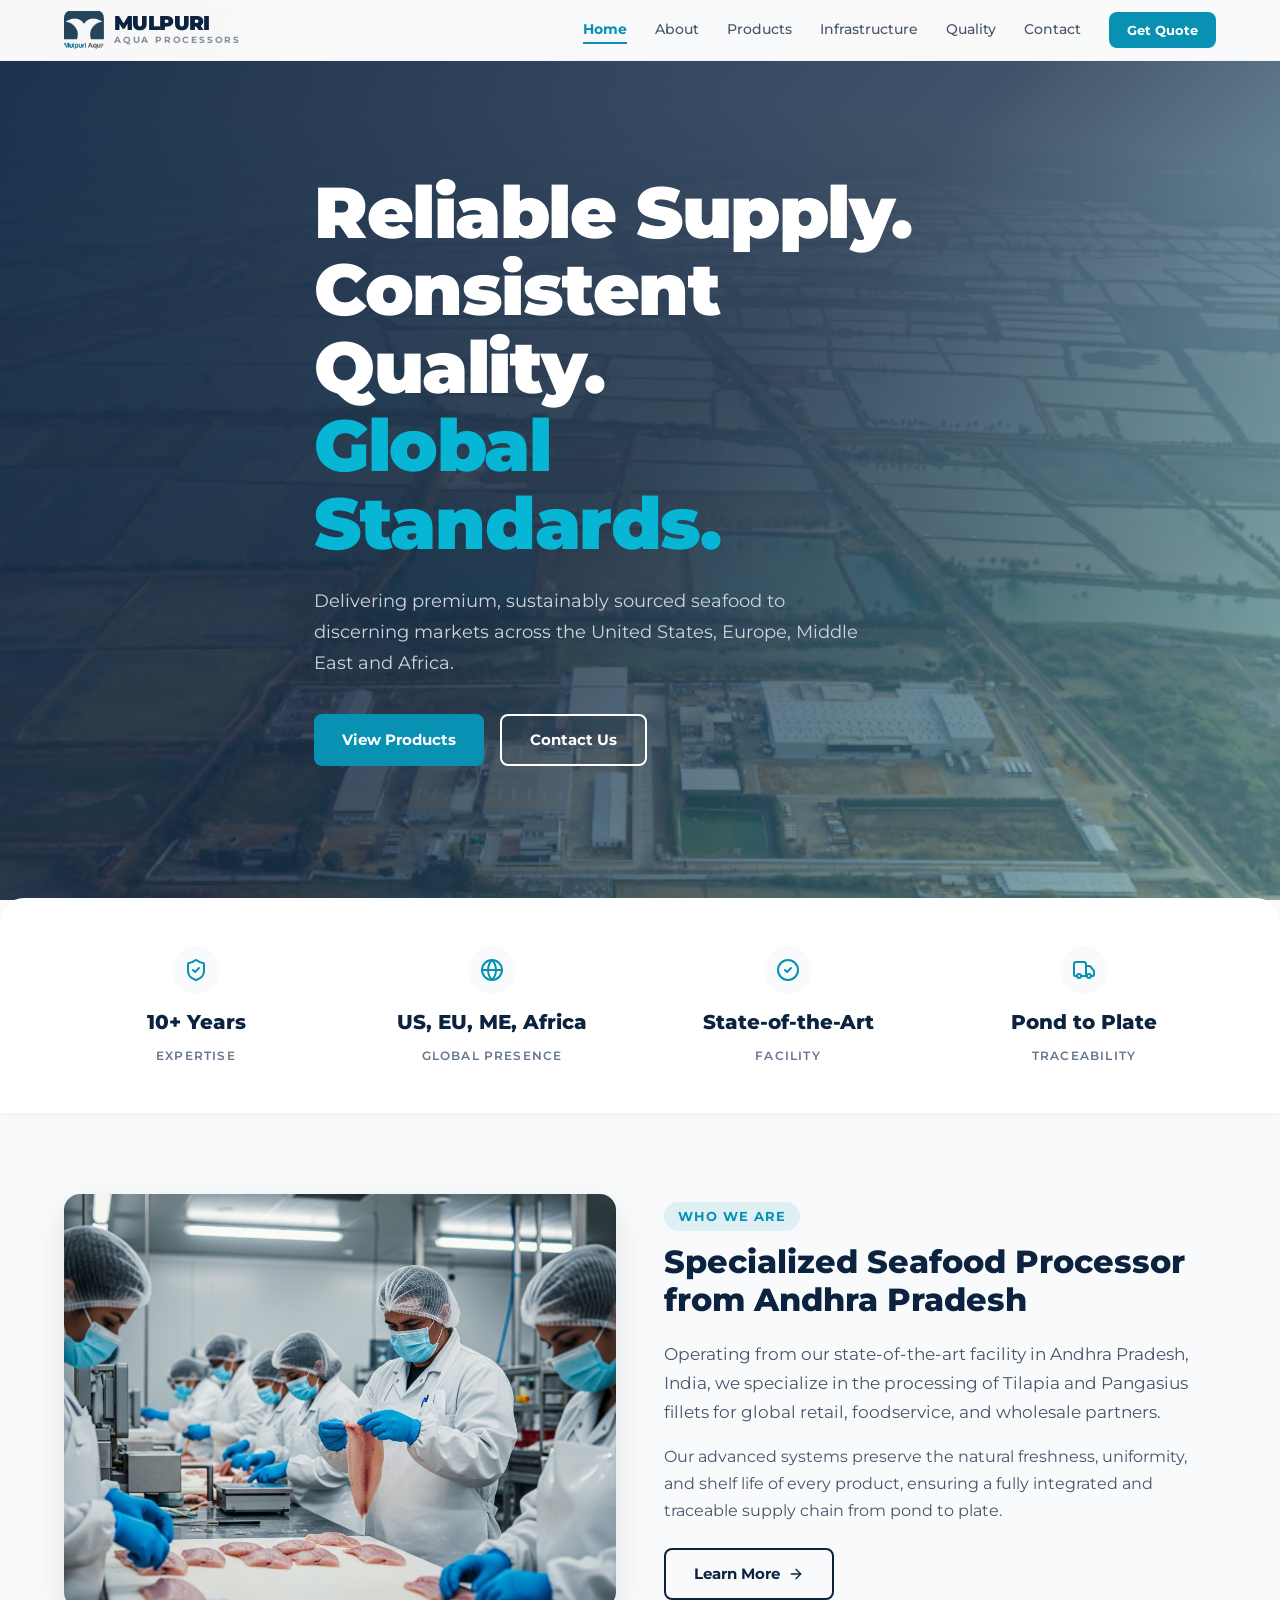
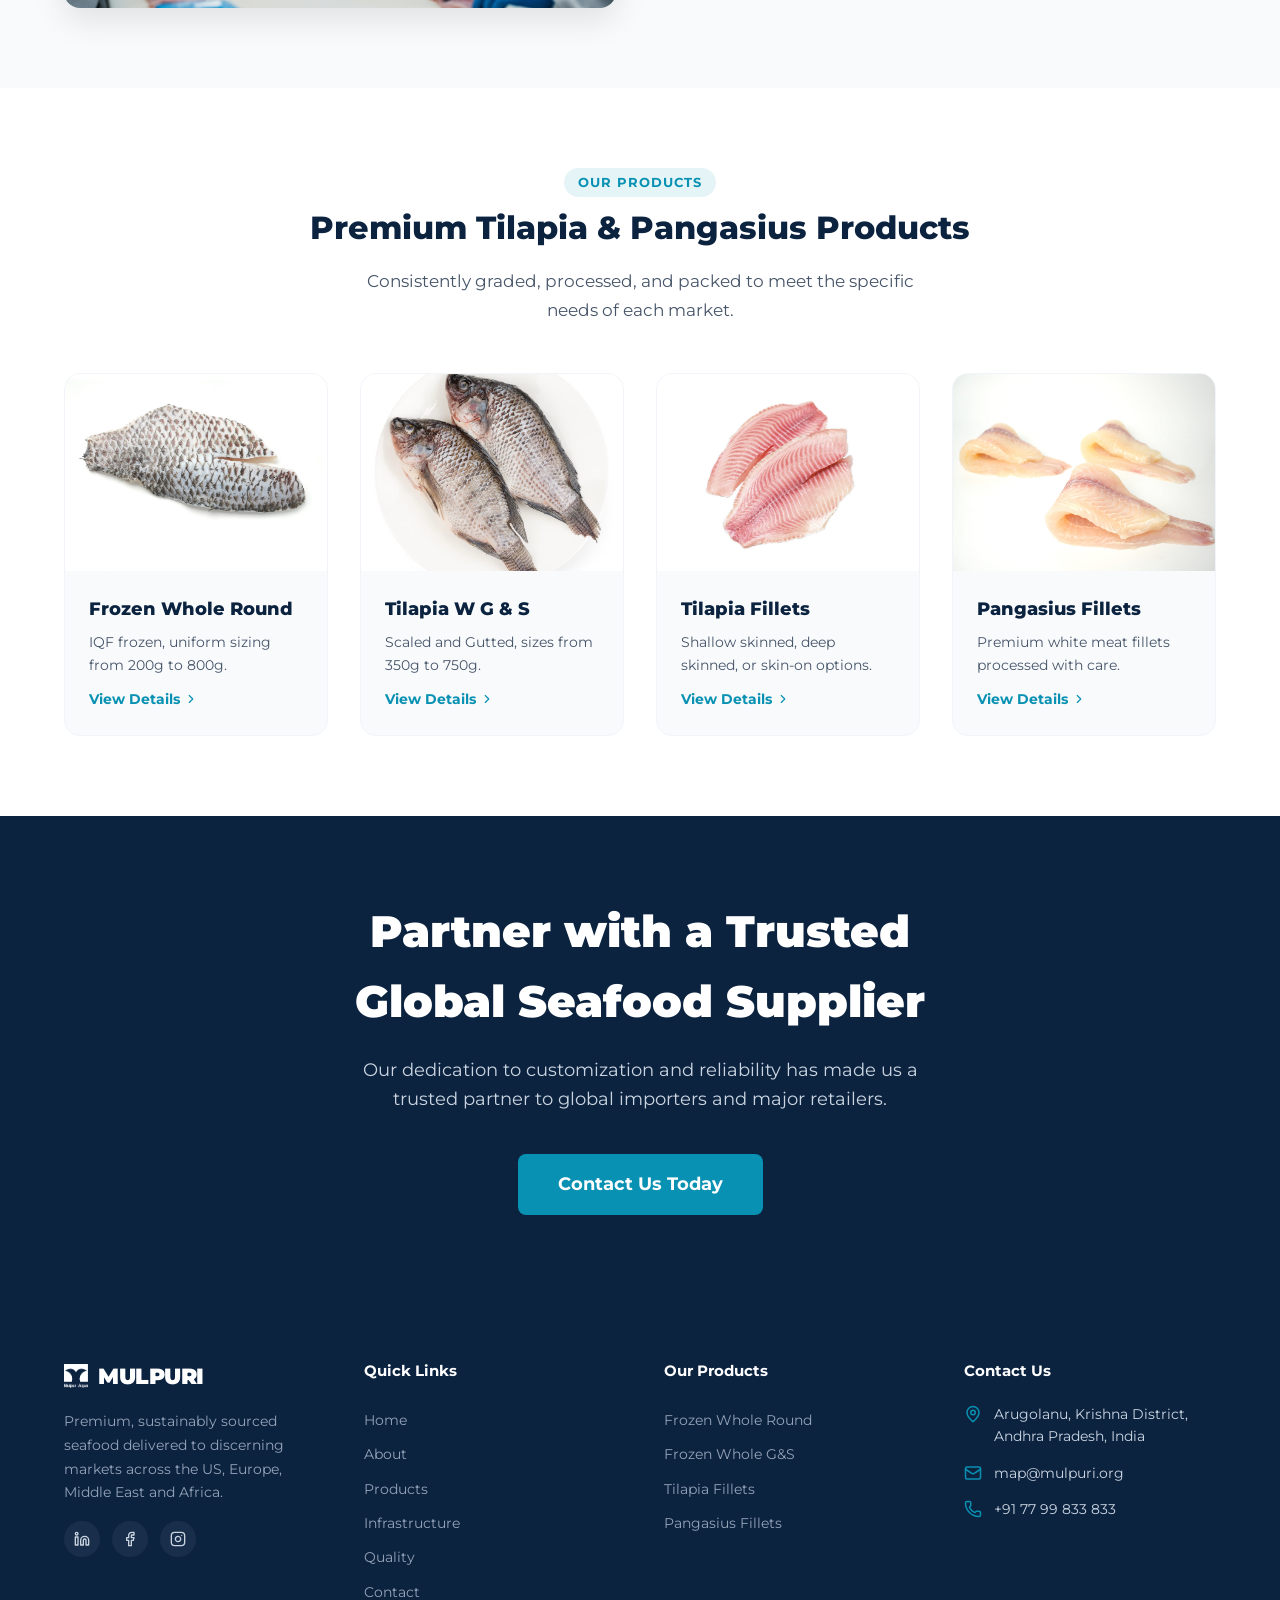
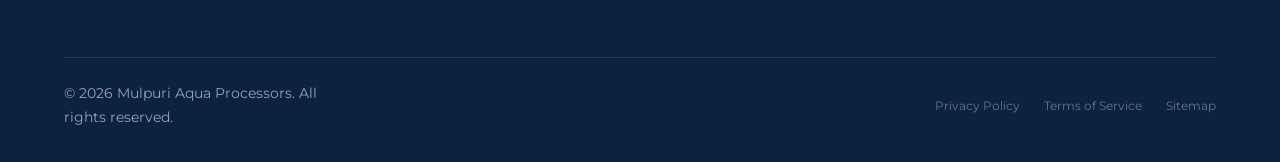
==== index.html @ 6163b8c2 "Initial commit: Mulpuri Aqua Processors static website Co-Authored-By: Claude Opus 4.6 <noreply@anth" ====
<!DOCTYPE html>
<html lang="en">
<head>
  <meta charset="UTF-8">
  <meta name="viewport" content="width=device-width, initial-scale=1.0">
  <title>Mulpuri Aqua Processors – Premium Tilapia Supplier | Reliable Supply with Global Standards</title>
  <meta name="description" content="Reliable supply of premium tilapia from India. Export-focused seafood processor serving US, EU, Middle East and Africa.">
  <meta name="keywords" content="tilapia supplier, seafood exporter, premium seafood, sustainable tilapia, India tilapia, Mulpuri Aqua Processors">
  <meta name="robots" content="index, follow">
  <link rel="canonical" href="https://mulpuriaqua.com/index.html">
  <meta property="og:title" content="Mulpuri Aqua Processors – Premium Tilapia Supplier | Reliable Supply with Global Standards">
  <meta property="og:description" content="Reliable supply of premium tilapia from India. Export-focused seafood processor serving US, EU, Middle East and Africa.">
  <meta property="og:type" content="website">
  <meta property="og:image" content="https://mulpuriaqua.com/images/MAPFactory-overview.png">
  <meta name="twitter:card" content="summary_large_image">
  <meta name="twitter:title" content="Mulpuri Aqua Processors – Premium Tilapia Supplier | Reliable Supply with Global Standards">
  <meta name="twitter:description" content="Reliable supply of premium tilapia from India. Export-focused seafood processor serving US, EU, Middle East and Africa.">
  <link rel="apple-touch-icon" sizes="180x180" href="images/apple-touch-icon.png">
  <link rel="icon" type="image/png" sizes="32x32" href="images/favicon-32x32.png">
  <link rel="icon" type="image/png" sizes="16x16" href="images/favicon-16x16.png">
  <link rel="manifest" href="images/site.webmanifest">
  <link rel="preconnect" href="https://fonts.googleapis.com">
  <link rel="preconnect" href="https://fonts.gstatic.com" crossorigin>
  <link href="https://fonts.googleapis.com/css2?family=Montserrat:wght@400;500;600;700;800;900&display=swap" rel="stylesheet">
  <link rel="stylesheet" href="styles.css">
</head>
<body>
<nav class="nav">
  <div class="nav-inner">
    <a href="index.html" class="nav-logo">
      <img src="images/logo-symbol.png" alt="Mulpuri Logo" class="nav-logo-icon">
      <div class="nav-logo-text">
        <strong>MULPURI</strong>
        <small>Aqua Processors</small>
      </div>
    </a>
    <div class="nav-links">
      <a href="index.html" class="nav-link active">Home</a>
<a href="about.html" class="nav-link">About</a>
<a href="products.html" class="nav-link">Products</a>
<a href="infrastructure.html" class="nav-link">Infrastructure</a>
<a href="quality.html" class="nav-link">Quality</a>
<a href="contact.html" class="nav-link">Contact</a>

      <a href="quote.html" class="btn btn-accent btn-sm">Get Quote</a>
    </div>
    <button class="nav-toggle" aria-label="Toggle menu">
      <svg xmlns="http://www.w3.org/2000/svg" width="24" height="24" viewBox="0 0 24 24"
        fill="none" stroke="currentColor" stroke-width="2" stroke-linecap="round" stroke-linejoin="round">
        <path d="M4 5h16"/><path d="M4 12h16"/><path d="M4 19h16"/>
      </svg>
    </button>
  </div>
  <div class="mobile-menu">
    <a href="index.html" class="active">Home</a>
<a href="about.html">About</a>
<a href="products.html">Products</a>
<a href="infrastructure.html">Infrastructure</a>
<a href="quality.html">Quality</a>
<a href="contact.html">Contact</a>

    <a href="quote.html" class="btn btn-accent btn-sm btn-full" style="margin-top:12px">Get Quote</a>
  </div>
</nav>

<section class="hero">
  <div class="hero-bg">
    <img src="images/MAPFactory-overview.png" alt="Mulpuri Aqua Processors Facility">
    <div class="hero-overlay"></div>
  </div>
  <div class="hero-content">
    <h1>Reliable Supply.<br>Consistent Quality.<br><span class="accent">Global Standards.</span></h1>
    <p>Delivering premium, sustainably sourced seafood to discerning markets across the United States, Europe, Middle East and Africa.</p>
    <div class="hero-buttons">
      <a href="products.html" class="btn btn-accent">View Products</a>
      <a href="contact.html" class="btn btn-outline-white">Contact Us</a>
    </div>
  </div>
</section>

<section class="stats-bar">
  <div class="container">
    <div class="grid-4">
      <div class="stat-item"><div class="stat-icon"><svg xmlns="http://www.w3.org/2000/svg" width="24" height="24" viewBox="0 0 24 24" fill="none" stroke="currentColor" stroke-width="2" stroke-linecap="round" stroke-linejoin="round"><path d="M20 13c0 5-3.5 7.5-7.66 8.95a1 1 0 0 1-.67-.01C7.5 20.5 4 18 4 13V6a1 1 0 0 1 1-1c2 0 4.5-1.2 6.24-2.72a1.17 1.17 0 0 1 1.52 0C14.51 3.81 17 5 19 5a1 1 0 0 1 1 1z"/><path d="m9 12 2 2 4-4"/></svg></div><span class="stat-value">10+ Years</span><span class="stat-label">Expertise</span></div>
      <div class="stat-item"><div class="stat-icon"><svg xmlns="http://www.w3.org/2000/svg" width="24" height="24" viewBox="0 0 24 24" fill="none" stroke="currentColor" stroke-width="2" stroke-linecap="round" stroke-linejoin="round"><circle cx="12" cy="12" r="10"/><path d="M12 2a14.5 14.5 0 0 0 0 20 14.5 14.5 0 0 0 0-20"/><path d="M2 12h20"/></svg></div><span class="stat-value">US, EU, ME, Africa</span><span class="stat-label">Global Presence</span></div>
      <div class="stat-item"><div class="stat-icon"><svg xmlns="http://www.w3.org/2000/svg" width="24" height="24" viewBox="0 0 24 24" fill="none" stroke="currentColor" stroke-width="2" stroke-linecap="round" stroke-linejoin="round"><circle cx="12" cy="12" r="10"/><path d="m9 12 2 2 4-4"/></svg></div><span class="stat-value">State-of-the-Art</span><span class="stat-label">Facility</span></div>
      <div class="stat-item"><div class="stat-icon"><svg xmlns="http://www.w3.org/2000/svg" width="24" height="24" viewBox="0 0 24 24" fill="none" stroke="currentColor" stroke-width="2" stroke-linecap="round" stroke-linejoin="round"><path d="M14 18V6a2 2 0 0 0-2-2H4a2 2 0 0 0-2 2v11a1 1 0 0 0 1 1h2"/><path d="M15 18H9"/><path d="M19 18h2a1 1 0 0 0 1-1v-3.65a1 1 0 0 0-.22-.624l-3.48-4.35A1 1 0 0 0 17.52 8H14"/><circle cx="17" cy="18" r="2"/><circle cx="7" cy="18" r="2"/></svg></div><span class="stat-value">Pond to Plate</span><span class="stat-label">Traceability</span></div>
    </div>
  </div>
</section>

<section class="section section-light">
  <div class="container">
    <div class="grid-2">
      <div class="product-img">
        <img src="images/processing-line.png" alt="Modern Processing Facility">
      </div>
      <div>
        <span class="badge">Who We Are</span>
        <h2 class="section-title" style="margin-top:12px">Specialized Seafood Processor from Andhra Pradesh</h2>
        <p class="section-subtitle">Operating from our state-of-the-art facility in Andhra Pradesh, India, we specialize in the processing of Tilapia and Pangasius fillets for global retail, foodservice, and wholesale partners.</p>
        <p style="color:var(--slate-600);line-height:1.7;margin-top:16px">Our advanced systems preserve the natural freshness, uniformity, and shelf life of every product, ensuring a fully integrated and traceable supply chain from pond to plate.</p>
        <div style="margin-top:24px"><a href="about.html" class="btn btn-outline">Learn More <svg xmlns="http://www.w3.org/2000/svg" width="16" height="16" viewBox="0 0 24 24" fill="none" stroke="currentColor" stroke-width="2" stroke-linecap="round" stroke-linejoin="round"><path d="M5 12h14"/><path d="m12 5 7 7-7 7"/></svg></a></div>
      </div>
    </div>
  </div>
</section>

<section class="section section-white">
  <div class="container">
    <div class="text-center" style="margin-bottom:48px">
      <span class="badge">Our Products</span>
      <h2 class="section-title" style="margin-top:12px">Premium Tilapia &amp; Pangasius Products</h2>
      <p class="section-subtitle" style="margin:12px auto 0;max-width:600px">Consistently graded, processed, and packed to meet the specific needs of each market.</p>
    </div>
    <div class="grid-4">
      <a href="products.html#whole-round" class="product-card">
        <div class="product-card-img"><img src="images/TilapiaWholeFish.jpg" alt="Frozen Whole Round"></div>
        <div class="product-card-body">
          <h3>Frozen Whole Round</h3>
          <p>IQF frozen, uniform sizing from 200g to 800g.</p>
          <span class="product-card-link">View Details <svg xmlns="http://www.w3.org/2000/svg" width="14" height="14" viewBox="0 0 24 24" fill="none" stroke="currentColor" stroke-width="2" stroke-linecap="round" stroke-linejoin="round"><path d="m9 18 6-6-6-6"/></svg></span>
        </div>
      </a>
      <a href="products.html#wgs" class="product-card">
        <div class="product-card-img"><img src="images/TilapiaWGS.jpg" alt="Tilapia W G &amp; S"></div>
        <div class="product-card-body">
          <h3>Tilapia W G &amp; S</h3>
          <p>Scaled and Gutted, sizes from 350g to 750g.</p>
          <span class="product-card-link">View Details <svg xmlns="http://www.w3.org/2000/svg" width="14" height="14" viewBox="0 0 24 24" fill="none" stroke="currentColor" stroke-width="2" stroke-linecap="round" stroke-linejoin="round"><path d="m9 18 6-6-6-6"/></svg></span>
        </div>
      </a>
      <a href="products.html#fillets" class="product-card">
        <div class="product-card-img"><img src="images/TilapiaFilletShallow.jpg" alt="Tilapia Fillets"></div>
        <div class="product-card-body">
          <h3>Tilapia Fillets</h3>
          <p>Shallow skinned, deep skinned, or skin-on options.</p>
          <span class="product-card-link">View Details <svg xmlns="http://www.w3.org/2000/svg" width="14" height="14" viewBox="0 0 24 24" fill="none" stroke="currentColor" stroke-width="2" stroke-linecap="round" stroke-linejoin="round"><path d="m9 18 6-6-6-6"/></svg></span>
        </div>
      </a>
      <a href="products.html#pangasius" class="product-card">
        <div class="product-card-img"><img src="images/PangasiusFillet.jpeg" alt="Pangasius Fillets"></div>
        <div class="product-card-body">
          <h3>Pangasius Fillets</h3>
          <p>Premium white meat fillets processed with care.</p>
          <span class="product-card-link">View Details <svg xmlns="http://www.w3.org/2000/svg" width="14" height="14" viewBox="0 0 24 24" fill="none" stroke="currentColor" stroke-width="2" stroke-linecap="round" stroke-linejoin="round"><path d="m9 18 6-6-6-6"/></svg></span>
        </div>
      </a>
    </div>
  </div>
</section>

<section class="cta-section">
  <h2>Partner with a Trusted<br>Global Seafood Supplier</h2>
  <p>Our dedication to customization and reliability has made us a trusted partner to global importers and major retailers.</p>
  <a href="contact.html" class="btn btn-accent btn-lg">Contact Us Today</a>
</section>

<footer class="footer">
  <div class="container">
    <div class="footer-grid">
      <div>
        <div class="footer-logo">
          <img src="images/logo-symbol.png" alt="Mulpuri Logo">
          <span>MULPURI</span>
        </div>
        <p>Premium, sustainably sourced seafood delivered to discerning markets across the US, Europe, Middle East and Africa.</p>
        <div class="footer-social">
          <a href="#" aria-label="LinkedIn"><svg xmlns="http://www.w3.org/2000/svg" width="16" height="16" viewBox="0 0 24 24" fill="none" stroke="currentColor" stroke-width="2" stroke-linecap="round" stroke-linejoin="round"><path d="M16 8a6 6 0 0 1 6 6v7h-4v-7a2 2 0 0 0-4 0v7h-4v-7a6 6 0 0 1 6-6z"/><rect width="4" height="12" x="2" y="9"/><circle cx="4" cy="4" r="2"/></svg></a>
          <a href="#" aria-label="Facebook"><svg xmlns="http://www.w3.org/2000/svg" width="16" height="16" viewBox="0 0 24 24" fill="none" stroke="currentColor" stroke-width="2" stroke-linecap="round" stroke-linejoin="round"><path d="M18 2h-3a5 5 0 0 0-5 5v3H7v4h3v8h4v-8h3l1-4h-4V7a1 1 0 0 1 1-1h3z"/></svg></a>
          <a href="#" aria-label="Instagram"><svg xmlns="http://www.w3.org/2000/svg" width="16" height="16" viewBox="0 0 24 24" fill="none" stroke="currentColor" stroke-width="2" stroke-linecap="round" stroke-linejoin="round"><rect width="20" height="20" x="2" y="2" rx="5" ry="5"/><path d="M16 11.37A4 4 0 1 1 12.63 8 4 4 0 0 1 16 11.37z"/><line x1="17.5" x2="17.51" y1="6.5" y2="6.5"/></svg></a>
        </div>
      </div>
      <div>
        <h4>Quick Links</h4>
        <a href="index.html" class="footer-link">Home</a>
        <a href="about.html" class="footer-link">About</a>
        <a href="products.html" class="footer-link">Products</a>
        <a href="infrastructure.html" class="footer-link">Infrastructure</a>
        <a href="quality.html" class="footer-link">Quality</a>
        <a href="contact.html" class="footer-link">Contact</a>
      </div>
      <div>
        <h4>Our Products</h4>
        <a href="products.html#whole-round" class="footer-link">Frozen Whole Round</a>
        <a href="products.html#wgs" class="footer-link">Frozen Whole G&amp;S</a>
        <a href="products.html#fillets" class="footer-link">Tilapia Fillets</a>
        <a href="products.html#pangasius" class="footer-link">Pangasius Fillets</a>
      </div>
      <div>
        <h4>Contact Us</h4>
        <div class="footer-contact-item">
          <svg xmlns="http://www.w3.org/2000/svg" width="18" height="18" viewBox="0 0 24 24" fill="none" stroke="currentColor" stroke-width="2" stroke-linecap="round" stroke-linejoin="round"><path d="M20 10c0 4.993-5.539 10.193-7.399 11.799a1 1 0 0 1-1.202 0C9.539 20.193 4 14.993 4 10a8 8 0 0 1 16 0"/><circle cx="12" cy="10" r="3"/></svg>
          <span>Arugolanu, Krishna District,<br>Andhra Pradesh, India</span>
        </div>
        <div class="footer-contact-item">
          <svg xmlns="http://www.w3.org/2000/svg" width="18" height="18" viewBox="0 0 24 24" fill="none" stroke="currentColor" stroke-width="2" stroke-linecap="round" stroke-linejoin="round"><path d="m22 7-8.991 5.727a2 2 0 0 1-2.009 0L2 7"/><rect x="2" y="4" width="20" height="16" rx="2"/></svg>
          <a href="mailto:map@mulpuri.org">map@mulpuri.org</a>
        </div>
        <div class="footer-contact-item">
          <svg xmlns="http://www.w3.org/2000/svg" width="18" height="18" viewBox="0 0 24 24" fill="none" stroke="currentColor" stroke-width="2" stroke-linecap="round" stroke-linejoin="round"><path d="M13.832 16.568a1 1 0 0 0 1.213-.303l.355-.465A2 2 0 0 1 17 15h3a2 2 0 0 1 2 2v3a2 2 0 0 1-2 2A18 18 0 0 1 2 4a2 2 0 0 1 2-2h3a2 2 0 0 1 2 2v3a2 2 0 0 1-.8 1.6l-.468.351a1 1 0 0 0-.292 1.233 14 14 0 0 0 6.392 6.384"/></svg>
          <a href="tel:+917799833833">+91 77 99 833 833</a>
        </div>
      </div>
    </div>
    <div class="footer-bottom">
      <p>&copy; 2026 Mulpuri Aqua Processors. All rights reserved.</p>
      <div class="footer-bottom-links">
        <a href="#">Privacy Policy</a>
        <a href="#">Terms of Service</a>
        <a href="#">Sitemap</a>
      </div>
    </div>
  </div>
</footer>
<script src="script.js"></script>
</body>
</html>
---- styles.css ----
/* ─── Reset & Base ─────────────────────────────────── */
*, *::before, *::after { box-sizing: border-box; margin: 0; padding: 0; }

:root {
  --primary: #0c2340;
  --primary-light: #163a5f;
  --secondary: #1a3a5c;
  --accent: #0891b2;
  --accent-light: #06b6d4;
  --white: #ffffff;
  --slate-50: #f8fafc;
  --slate-100: #f1f5f9;
  --slate-200: #e2e8f0;
  --slate-300: #cbd5e1;
  --slate-400: #94a3b8;
  --slate-500: #64748b;
  --slate-600: #475569;
  --slate-700: #334155;
}

html { scroll-behavior: smooth; }
body {
  font-family: 'Montserrat', 'Segoe UI', system-ui, sans-serif;
  color: var(--slate-700);
  background: var(--slate-50);
  line-height: 1.6;
  overflow-x: hidden;
}
a { text-decoration: none; color: inherit; }
img { max-width: 100%; height: auto; display: block; }
ul { list-style: none; }
::selection { background: rgba(8,145,178,0.2); }

/* ─── Utility ─────────────────────────────────────────── */
.container { max-width: 1200px; margin: 0 auto; padding: 0 24px; }
.grid-2 { display: grid; grid-template-columns: 1fr 1fr; gap: 48px; align-items: center; }
.grid-3 { display: grid; grid-template-columns: repeat(3, 1fr); gap: 24px; }
.grid-4 { display: grid; grid-template-columns: repeat(4, 1fr); gap: 32px; }
.text-center { text-align: center; }

/* ─── Buttons ─────────────────────────────────────────── */
.btn {
  display: inline-flex; align-items: center; gap: 8px;
  padding: 12px 28px; border-radius: 8px; font-size: 15px;
  font-weight: 700; cursor: pointer; border: none;
  font-family: inherit; transition: all 0.2s;
}
.btn:hover { opacity: 0.9; transform: translateY(-1px); }
.btn-accent { background: var(--accent); color: var(--white); }
.btn-outline { background: transparent; color: var(--primary); border: 2px solid var(--primary); }
.btn-outline:hover { background: var(--primary); color: var(--white); }
.btn-outline-white { background: transparent; color: var(--white); border: 2px solid var(--white); }
.btn-outline-white:hover { background: var(--white); color: var(--primary); }
.btn-white { background: var(--white); color: var(--primary); }
.btn-lg { font-size: 18px; padding: 16px 40px; }
.btn-sm { font-size: 13px; padding: 8px 18px; }
.btn-full { width: 100%; justify-content: center; }

.badge {
  display: inline-block; padding: 4px 14px;
  background: rgba(8,145,178,0.1); color: var(--accent);
  border-radius: 999px; font-size: 13px; font-weight: 700;
  letter-spacing: 0.08em; text-transform: uppercase;
}

/* ─── Navigation ──────────────────────────────────────── */
.nav {
  position: fixed; top: 0; left: 0; right: 0; z-index: 100;
  background: rgba(255,255,255,0.97); backdrop-filter: blur(12px);
  border-bottom: 1px solid var(--slate-100);
  transition: box-shadow 0.3s;
}
.nav.scrolled { box-shadow: 0 2px 16px rgba(0,0,0,0.06); }
.nav-inner {
  display: flex; align-items: center; justify-content: space-between;
  padding: 10px 24px; max-width: 1200px; margin: 0 auto;
}
.nav-logo {
  display: flex; align-items: center; gap: 10px; cursor: pointer;
}
.nav-logo-icon {
  width: 40px; height: 40px; border-radius: 8px; object-fit: contain;
}
.nav-logo-text { display: flex; flex-direction: column; }
.nav-logo-text strong {
  font-size: 20px; font-weight: 900; color: var(--primary);
  letter-spacing: -0.03em; line-height: 1;
}
.nav-logo-text small {
  font-size: 9px; font-weight: 700; letter-spacing: 0.2em;
  color: rgba(12,35,64,0.5); text-transform: uppercase;
}
.nav-links { display: flex; align-items: center; gap: 28px; }
.nav-link {
  font-size: 14px; font-weight: 500; color: var(--slate-600);
  cursor: pointer; position: relative; padding-bottom: 2px;
  transition: color 0.2s; border: none; background: none; font-family: inherit;
}
.nav-link::after {
  content: ''; position: absolute; bottom: -2px; left: 0;
  width: 0; height: 2px; background: var(--accent); transition: width 0.3s;
}
.nav-link:hover, .nav-link.active { color: var(--accent); font-weight: 700; }
.nav-link:hover::after, .nav-link.active::after { width: 100%; }

/* Mobile Nav */
.nav-toggle {
  display: none; background: none; border: none; cursor: pointer; padding: 8px;
}
.nav-toggle svg { width: 24px; height: 24px; stroke: var(--primary); }
.mobile-menu {
  display: none; background: var(--white);
  border-top: 1px solid var(--slate-100); padding: 16px 24px;
}
.mobile-menu.open { display: block; }
.mobile-menu a {
  display: block; padding: 12px 0; font-size: 15px; font-weight: 500;
  color: var(--slate-600); border-bottom: 1px solid var(--slate-100);
}
.mobile-menu a.active { color: var(--accent); font-weight: 700; }

/* ─── Hero Sections ───────────────────────────────────── */
.hero {
  min-height: 100vh; display: flex; align-items: center;
  justify-content: center; position: relative; overflow: hidden;
  background: linear-gradient(135deg, rgba(12,35,64,0.96), rgba(12,35,64,0.8), rgba(8,145,178,0.4));
}
.hero-bg {
  position: absolute; inset: 0; z-index: 0;
}
.hero-bg img {
  width: 100%; height: 100%; object-fit: cover;
}
.hero-overlay {
  position: absolute; inset: 0;
  background: linear-gradient(135deg, rgba(12,35,64,0.93), rgba(12,35,64,0.78), rgba(8,145,178,0.35));
}
.hero-content {
  position: relative; z-index: 2; max-width: 700px; padding: 120px 24px 80px;
}
.hero h1 {
  font-size: clamp(36px, 6vw, 72px); font-weight: 900; color: var(--white);
  line-height: 1.08; margin-bottom: 24px; letter-spacing: -0.02em;
}
.hero h1 .accent { color: var(--accent-light); }
.hero p {
  font-size: 18px; color: var(--slate-300); margin-bottom: 36px;
  max-width: 560px; line-height: 1.7;
}
.hero-buttons { display: flex; gap: 16px; flex-wrap: wrap; }

/* Page hero (subpages) */
.page-hero {
  padding: 140px 24px 80px; text-align: center;
  background: linear-gradient(135deg, var(--secondary), var(--primary));
}
.page-hero h1 {
  font-size: clamp(36px, 5vw, 56px); font-weight: 900; color: var(--white);
  margin-bottom: 16px;
}
.page-hero p {
  font-size: 18px; color: var(--slate-300); max-width: 640px; margin: 0 auto;
}

/* ─── Stats Bar ───────────────────────────────────────── */
.stats-bar {
  background: var(--white); padding: 48px 24px;
  border-bottom: 1px solid var(--slate-100);
  box-shadow: 0 2px 8px rgba(0,0,0,0.03);
  margin-top: -2px; border-radius: 24px 24px 0 0;
  position: relative; z-index: 5;
}
.stat-item {
  display: flex; flex-direction: column; align-items: center;
  text-align: center; gap: 8px;
}
.stat-icon {
  padding: 12px; background: var(--slate-50); border-radius: 999px;
  color: var(--accent); margin-bottom: 4px; display: flex;
  align-items: center; justify-content: center;
}
.stat-icon svg { width: 24px; height: 24px; }
.stat-value { font-size: 20px; font-weight: 800; color: var(--primary); }
.stat-label {
  font-size: 12px; color: var(--slate-500); font-weight: 600;
  text-transform: uppercase; letter-spacing: 0.1em;
}

/* ─── Sections ────────────────────────────────────────── */
.section { padding: 80px 24px; }
.section-white { background: var(--white); }
.section-light { background: var(--slate-50); }
.section-dark { background: var(--primary); color: var(--slate-300); }
.section-secondary { background: var(--secondary); }

.section-title {
  font-size: 32px; font-weight: 800; color: var(--primary);
  line-height: 1.2; margin-bottom: 20px;
}
.section-title-white { color: var(--white); }
.section-subtitle {
  font-size: 17px; color: var(--slate-600); line-height: 1.7;
  max-width: 700px;
}
.accent-bar { width: 80px; height: 6px; border-radius: 3px; background: var(--accent); margin: 16px 0; }

/* ─── Product Cards ───────────────────────────────────── */
.product-card {
  background: var(--slate-50); border-radius: 16px; overflow: hidden;
  border: 1px solid var(--slate-100); transition: box-shadow 0.3s; cursor: pointer;
}
.product-card:hover { box-shadow: 0 12px 32px rgba(0,0,0,0.1); }
.product-card-img {
  aspect-ratio: 4/3; overflow: hidden; background: var(--slate-200);
}
.product-card-img img {
  width: 100%; height: 100%; object-fit: cover;
  transition: transform 0.5s;
}
.product-card:hover .product-card-img img { transform: scale(1.05); }
.product-card-body { padding: 24px; }
.product-card-body h3 {
  font-size: 18px; font-weight: 800; color: var(--primary); margin-bottom: 8px;
}
.product-card-body p { font-size: 14px; color: var(--slate-600); margin-bottom: 12px; }
.product-card-link {
  color: var(--accent); font-size: 14px; font-weight: 700;
  display: flex; align-items: center; gap: 4px;
}

/* ─── Product Detail Row ──────────────────────────────── */
.product-row {
  display: grid; grid-template-columns: 1fr 1fr; gap: 48px;
  align-items: center; margin-bottom: 80px;
}
.product-row:last-child { margin-bottom: 0; }
.product-row.reverse .product-img { order: 2; }
.product-row.reverse .product-info { order: 1; }
.product-img {
  border-radius: 16px; overflow: hidden;
  box-shadow: 0 12px 32px rgba(0,0,0,0.1); aspect-ratio: 4/3;
}
.product-img img { width: 100%; height: 100%; object-fit: cover; transition: transform 0.7s; }
.product-img:hover img { transform: scale(1.05); }
.product-info { display: flex; flex-direction: column; gap: 16px; }
.product-info h2 { font-size: 28px; font-weight: 800; color: var(--primary); line-height: 1.2; }
.product-info > p { font-size: 17px; color: var(--slate-600); line-height: 1.7; }

/* ─── Spec Card ───────────────────────────────────────── */
.spec-card {
  background: var(--white); padding: 24px; border-radius: 12px;
  border: 1px solid var(--slate-200); box-shadow: 0 1px 3px rgba(0,0,0,0.06);
}
.spec-card h4 {
  font-size: 12px; font-weight: 800; color: var(--slate-400);
  text-transform: uppercase; letter-spacing: 0.1em; margin-bottom: 16px;
  display: flex; align-items: center; gap: 8px;
}
.spec-card h4 svg { width: 16px; height: 16px; }
.spec-grid { display: grid; grid-template-columns: 1fr 1fr; gap: 10px; }
.spec-item {
  display: flex; align-items: center; gap: 8px;
  font-size: 13px; color: var(--slate-700);
}
.spec-dot {
  width: 6px; height: 6px; border-radius: 3px;
  background: var(--secondary); flex-shrink: 0;
}

/* ─── Feature Cards ───────────────────────────────────── */
.feature-item {
  display: flex; align-items: flex-start; gap: 10px; padding: 16px;
  background: var(--slate-50); border-radius: 10px;
  border: 1px solid var(--slate-100);
}
.feature-item svg { flex-shrink: 0; color: var(--accent); width: 18px; height: 18px; margin-top: 2px; }
.feature-item span { font-size: 14px; color: var(--slate-700); }

.feature-card-center {
  background: var(--slate-50); padding: 32px; border-radius: 16px;
  border: 1px solid var(--slate-100); text-align: center;
}
.feature-card-center .icon-circle {
  width: 56px; height: 56px; border-radius: 28px; background: var(--white);
  display: flex; align-items: center; justify-content: center;
  margin: 0 auto 20px; box-shadow: 0 2px 8px rgba(0,0,0,0.06);
}
.feature-card-center .icon-circle svg { width: 28px; height: 28px; color: var(--accent); }
.feature-card-center h3 { font-size: 18px; font-weight: 800; color: var(--primary); margin-bottom: 10px; }
.feature-card-center p { font-size: 14px; color: var(--slate-600); line-height: 1.7; }

/* Stat cards */
.stat-card {
  background: var(--white); padding: 28px; border-radius: 12px;
  border: 1px solid var(--slate-200); text-align: center;
}
.stat-card svg { margin: 0 auto 12px; color: var(--accent); width: 28px; height: 28px; }
.stat-card .value { font-size: 20px; font-weight: 800; color: var(--primary); margin-bottom: 6px; }
.stat-card .label { font-size: 13px; color: var(--slate-500); }

/* Compliance item */
.compliance-item {
  display: flex; align-items: center; gap: 12px; padding: 16px;
  background: var(--white); border-radius: 10px; border: 1px solid var(--slate-200);
}
.compliance-item svg { flex-shrink: 0; color: var(--accent); width: 20px; height: 20px; }
.compliance-item span { font-size: 15px; font-weight: 600; color: var(--primary); }

/* Cert cards */
.cert-card {
  padding: 32px; border: 1px solid var(--slate-200); border-radius: 12px;
  text-align: center; transition: background 0.2s;
}
.cert-card:hover { background: var(--slate-50); }
.cert-card svg { margin: 0 auto 12px; color: var(--accent); width: 40px; height: 40px; }
.cert-card .name { font-size: 16px; font-weight: 800; color: var(--primary); }

/* Commitment cards */
.commit-card {
  background: var(--white); padding: 40px; border-radius: 16px;
}
.commit-card.border-primary { border-top: 4px solid var(--primary); }
.commit-card.border-accent { border-top: 4px solid var(--accent); }
.commit-card h3 { font-size: 22px; font-weight: 800; color: var(--primary); margin-bottom: 12px; }
.commit-card p { color: var(--slate-600); line-height: 1.7; }

/* Client badges */
.client-badge {
  display: inline-flex; align-items: center; gap: 8px;
  padding: 8px 14px; background: rgba(8,145,178,0.08); border-radius: 8px;
}
.client-badge svg { width: 16px; height: 16px; color: var(--accent); }
.client-badge span { font-size: 13px; font-weight: 600; color: var(--primary); }

/* ─── Section Label ───────────────────────────────────── */
.section-label {
  display: flex; align-items: center; gap: 10px; margin-bottom: 12px;
  color: var(--accent); font-weight: 800; font-size: 13px;
  text-transform: uppercase; letter-spacing: 0.1em;
}
.section-label svg { width: 18px; height: 18px; }

/* ─── CTA Section ─────────────────────────────────────── */
.cta-section {
  background: var(--primary); padding: 80px 24px; text-align: center;
}
.cta-section h2 {
  font-size: clamp(28px, 4vw, 44px); font-weight: 900; color: var(--white);
  margin-bottom: 20px;
}
.cta-section p {
  color: var(--slate-300); font-size: 18px; max-width: 560px;
  margin: 0 auto 40px;
}

.cta-banner {
  background: var(--secondary); padding: 64px 24px;
}
.cta-banner-inner {
  display: flex; justify-content: space-between; align-items: center;
  flex-wrap: wrap; gap: 24px; max-width: 1100px; margin: 0 auto;
}
.cta-banner h2 { font-size: 28px; font-weight: 900; color: var(--white); margin-bottom: 8px; }
.cta-banner p { color: var(--slate-300); }

/* ─── Forms ───────────────────────────────────────────── */
.form-group { margin-bottom: 16px; }
.form-group label {
  display: block; font-size: 13px; font-weight: 600;
  color: var(--slate-600); margin-bottom: 6px;
}
.form-group input, .form-group textarea, .form-group select {
  width: 100%; padding: 10px 14px; border-radius: 8px;
  border: 1px solid var(--slate-200); font-size: 15px;
  font-family: inherit; outline: none; transition: border-color 0.2s;
}
.form-group input:focus, .form-group textarea:focus, .form-group select:focus {
  border-color: var(--accent);
}
.form-group textarea { resize: vertical; }
.form-card {
  background: var(--white); padding: 36px; border-radius: 16px;
  border: 1px solid var(--slate-200); box-shadow: 0 4px 16px rgba(0,0,0,0.04);
}

/* Contact info cards */
.contact-info-card {
  display: flex; align-items: flex-start; gap: 16px; padding: 20px;
  background: var(--white); border-radius: 12px; border: 1px solid var(--slate-200);
}
.contact-info-icon {
  padding: 10px; background: rgba(8,145,178,0.08); border-radius: 10px;
  display: flex; align-items: center; justify-content: center;
}
.contact-info-icon svg { width: 20px; height: 20px; color: var(--accent); }
.contact-info-label {
  font-size: 12px; font-weight: 700; color: var(--slate-400);
  text-transform: uppercase; letter-spacing: 0.08em; margin-bottom: 4px;
}
.contact-info-value { color: var(--primary); font-weight: 600; font-size: 15px; }
.contact-info-value a { color: var(--primary); }
.contact-info-value a:hover { color: var(--accent); }

/* ─── Footer ──────────────────────────────────────────── */
.footer {
  background: var(--primary); color: var(--slate-300); padding: 64px 24px 32px;
}
.footer-grid {
  display: grid; grid-template-columns: repeat(4, 1fr);
  gap: 48px; margin-bottom: 48px;
}
.footer-logo {
  display: flex; align-items: center; gap: 10px; margin-bottom: 16px;
}
.footer-logo img { width: 24px; height: 24px; filter: brightness(0) invert(1); }
.footer-logo span { font-size: 22px; font-weight: 900; color: var(--white); letter-spacing: -0.02em; }
.footer p { font-size: 14px; color: var(--slate-400); line-height: 1.7; max-width: 280px; }
.footer-social { display: flex; gap: 12px; margin-top: 16px; }
.footer-social a {
  width: 36px; height: 36px; border-radius: 18px;
  background: rgba(255,255,255,0.05); display: flex;
  align-items: center; justify-content: center; transition: background 0.2s;
}
.footer-social a:hover { background: var(--accent); }
.footer-social svg { width: 16px; height: 16px; }
.footer h4 { color: var(--white); font-weight: 700; margin-bottom: 20px; font-size: 15px; }
.footer-link {
  display: block; font-size: 14px; color: var(--slate-400);
  padding: 6px 0; transition: color 0.2s;
}
.footer-link:hover { color: var(--accent); }
.footer-contact-item {
  display: flex; align-items: flex-start; gap: 12px; font-size: 14px; margin-bottom: 14px;
}
.footer-contact-item svg { flex-shrink: 0; color: var(--accent); width: 18px; height: 18px; margin-top: 2px; }
.footer-contact-item a { color: var(--slate-300); transition: color 0.2s; }
.footer-contact-item a:hover { color: var(--accent); }
.footer-bottom {
  border-top: 1px solid rgba(255,255,255,0.1); padding-top: 24px;
  display: flex; justify-content: space-between; align-items: center;
  flex-wrap: wrap; gap: 12px; font-size: 12px; color: var(--slate-500);
}
.footer-bottom-links { display: flex; gap: 24px; }
.footer-bottom-links a { color: var(--slate-500); transition: color 0.2s; }
.footer-bottom-links a:hover { color: var(--white); }

/* ─── Responsive ──────────────────────────────────────── */
@media (max-width: 1024px) {
  .grid-4 { grid-template-columns: repeat(2, 1fr); }
  .footer-grid { grid-template-columns: repeat(2, 1fr); }
}

@media (max-width: 768px) {
  .nav-links { display: none !important; }
  .nav-toggle { display: block !important; }
  .grid-2, .product-row { grid-template-columns: 1fr; }
  .product-row.reverse .product-img { order: 0; }
  .product-row.reverse .product-info { order: 0; }
  .grid-3 { grid-template-columns: 1fr; }
  .grid-4 { grid-template-columns: 1fr 1fr; }
  .spec-grid { grid-template-columns: 1fr; }
  .footer-grid { grid-template-columns: 1fr; }
  .cta-banner-inner { flex-direction: column; text-align: center; }
  .hero-content { padding: 100px 24px 60px; }
  .footer-bottom { flex-direction: column; text-align: center; }
}

@media (max-width: 480px) {
  .grid-4 { grid-template-columns: 1fr; }
  .hero-buttons { flex-direction: column; }
}
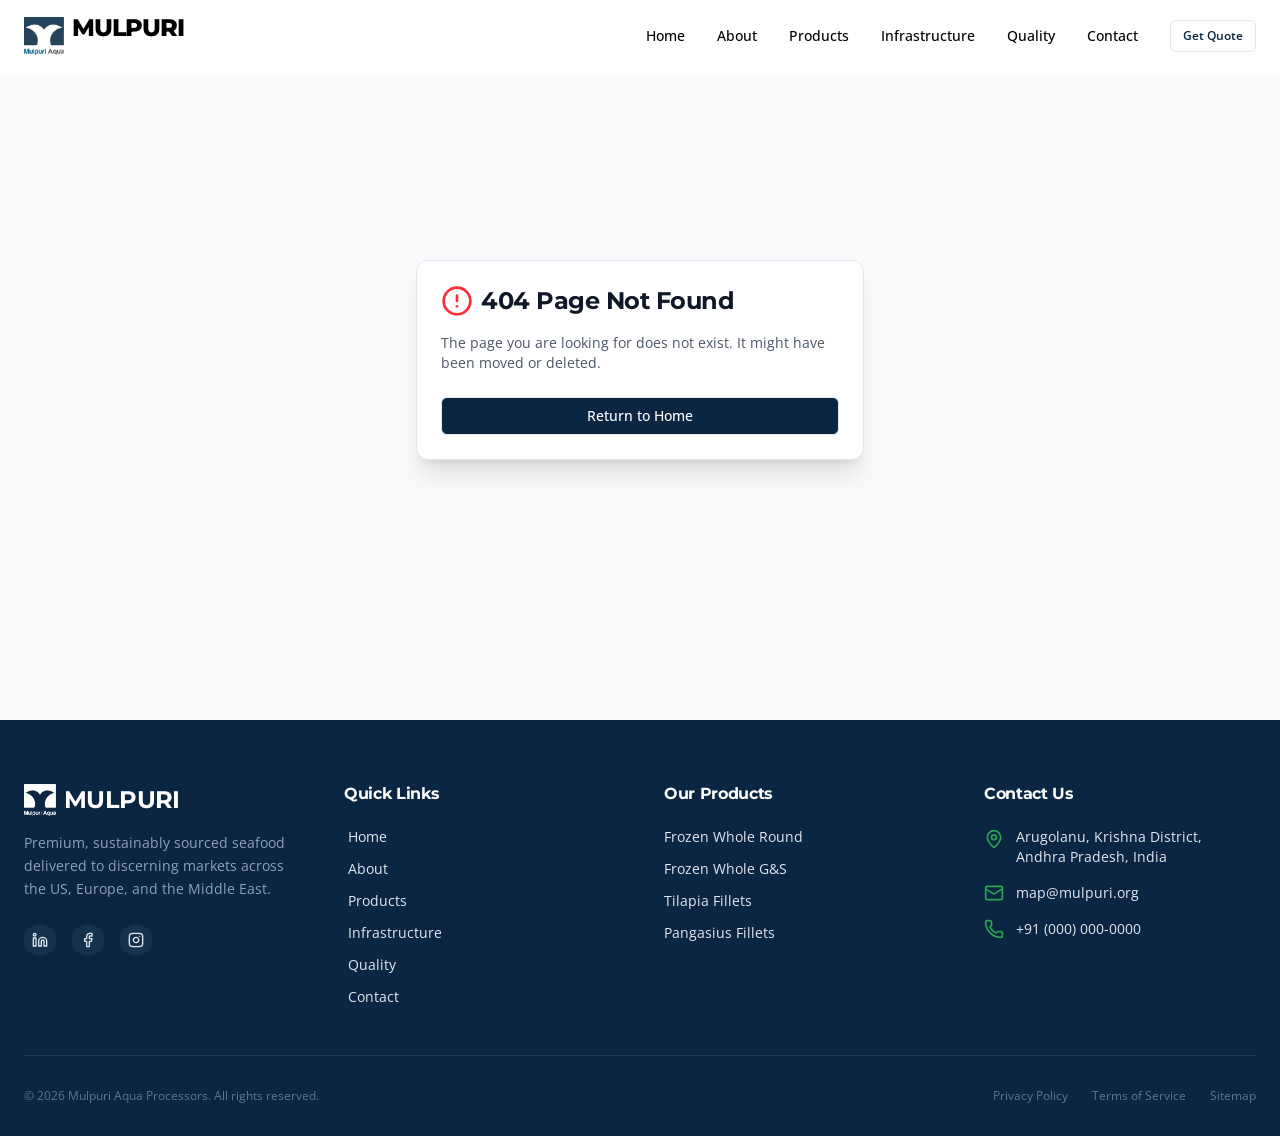
==== commit f539acbf: "Redesign website with new CSS, JS, and restructured HTML pages Replace styles.css and script.js with" ====
--- a/index.html
+++ b/index.html
@@ -1,218 +1,592 @@
-<!DOCTYPE html>
-<html lang="en">
-<head>
-  <meta charset="UTF-8">
-  <meta name="viewport" content="width=device-width, initial-scale=1.0">
-  <title>Mulpuri Aqua Processors – Premium Tilapia Supplier | Reliable Supply with Global Standards</title>
-  <meta name="description" content="Reliable supply of premium tilapia from India. Export-focused seafood processor serving US, EU, Middle East and Africa.">
-  <meta name="keywords" content="tilapia supplier, seafood exporter, premium seafood, sustainable tilapia, India tilapia, Mulpuri Aqua Processors">
-  <meta name="robots" content="index, follow">
-  <link rel="canonical" href="https://mulpuriaqua.com/index.html">
-  <meta property="og:title" content="Mulpuri Aqua Processors – Premium Tilapia Supplier | Reliable Supply with Global Standards">
-  <meta property="og:description" content="Reliable supply of premium tilapia from India. Export-focused seafood processor serving US, EU, Middle East and Africa.">
-  <meta property="og:type" content="website">
-  <meta property="og:image" content="https://mulpuriaqua.com/images/MAPFactory-overview.png">
-  <meta name="twitter:card" content="summary_large_image">
-  <meta name="twitter:title" content="Mulpuri Aqua Processors – Premium Tilapia Supplier | Reliable Supply with Global Standards">
-  <meta name="twitter:description" content="Reliable supply of premium tilapia from India. Export-focused seafood processor serving US, EU, Middle East and Africa.">
-  <link rel="apple-touch-icon" sizes="180x180" href="images/apple-touch-icon.png">
-  <link rel="icon" type="image/png" sizes="32x32" href="images/favicon-32x32.png">
-  <link rel="icon" type="image/png" sizes="16x16" href="images/favicon-16x16.png">
-  <link rel="manifest" href="images/site.webmanifest">
-  <link rel="preconnect" href="https://fonts.googleapis.com">
-  <link rel="preconnect" href="https://fonts.gstatic.com" crossorigin>
-  <link href="https://fonts.googleapis.com/css2?family=Montserrat:wght@400;500;600;700;800;900&display=swap" rel="stylesheet">
-  <link rel="stylesheet" href="styles.css">
-</head>
-<body>
-<nav class="nav">
-  <div class="nav-inner">
-    <a href="index.html" class="nav-logo">
-      <img src="images/logo-symbol.png" alt="Mulpuri Logo" class="nav-logo-icon">
-      <div class="nav-logo-text">
-        <strong>MULPURI</strong>
-        <small>Aqua Processors</small>
-      </div>
-    </a>
-    <div class="nav-links">
-      <a href="index.html" class="nav-link active">Home</a>
-<a href="about.html" class="nav-link">About</a>
-<a href="products.html" class="nav-link">Products</a>
-<a href="infrastructure.html" class="nav-link">Infrastructure</a>
-<a href="quality.html" class="nav-link">Quality</a>
-<a href="contact.html" class="nav-link">Contact</a>
-
-      <a href="quote.html" class="btn btn-accent btn-sm">Get Quote</a>
-    </div>
-    <button class="nav-toggle" aria-label="Toggle menu">
-      <svg xmlns="http://www.w3.org/2000/svg" width="24" height="24" viewBox="0 0 24 24"
-        fill="none" stroke="currentColor" stroke-width="2" stroke-linecap="round" stroke-linejoin="round">
-        <path d="M4 5h16"/><path d="M4 12h16"/><path d="M4 19h16"/>
-      </svg>
-    </button>
-  </div>
-  <div class="mobile-menu">
-    <a href="index.html" class="active">Home</a>
-<a href="about.html">About</a>
-<a href="products.html">Products</a>
-<a href="infrastructure.html">Infrastructure</a>
-<a href="quality.html">Quality</a>
-<a href="contact.html">Contact</a>
-
-    <a href="quote.html" class="btn btn-accent btn-sm btn-full" style="margin-top:12px">Get Quote</a>
-  </div>
-</nav>
-
-<section class="hero">
-  <div class="hero-bg">
-    <img src="images/MAPFactory-overview.png" alt="Mulpuri Aqua Processors Facility">
-    <div class="hero-overlay"></div>
-  </div>
-  <div class="hero-content">
-    <h1>Reliable Supply.<br>Consistent Quality.<br><span class="accent">Global Standards.</span></h1>
-    <p>Delivering premium, sustainably sourced seafood to discerning markets across the United States, Europe, Middle East and Africa.</p>
-    <div class="hero-buttons">
-      <a href="products.html" class="btn btn-accent">View Products</a>
-      <a href="contact.html" class="btn btn-outline-white">Contact Us</a>
-    </div>
-  </div>
-</section>
-
-<section class="stats-bar">
-  <div class="container">
-    <div class="grid-4">
-      <div class="stat-item"><div class="stat-icon"><svg xmlns="http://www.w3.org/2000/svg" width="24" height="24" viewBox="0 0 24 24" fill="none" stroke="currentColor" stroke-width="2" stroke-linecap="round" stroke-linejoin="round"><path d="M20 13c0 5-3.5 7.5-7.66 8.95a1 1 0 0 1-.67-.01C7.5 20.5 4 18 4 13V6a1 1 0 0 1 1-1c2 0 4.5-1.2 6.24-2.72a1.17 1.17 0 0 1 1.52 0C14.51 3.81 17 5 19 5a1 1 0 0 1 1 1z"/><path d="m9 12 2 2 4-4"/></svg></div><span class="stat-value">10+ Years</span><span class="stat-label">Expertise</span></div>
-      <div class="stat-item"><div class="stat-icon"><svg xmlns="http://www.w3.org/2000/svg" width="24" height="24" viewBox="0 0 24 24" fill="none" stroke="currentColor" stroke-width="2" stroke-linecap="round" stroke-linejoin="round"><circle cx="12" cy="12" r="10"/><path d="M12 2a14.5 14.5 0 0 0 0 20 14.5 14.5 0 0 0 0-20"/><path d="M2 12h20"/></svg></div><span class="stat-value">US, EU, ME, Africa</span><span class="stat-label">Global Presence</span></div>
-      <div class="stat-item"><div class="stat-icon"><svg xmlns="http://www.w3.org/2000/svg" width="24" height="24" viewBox="0 0 24 24" fill="none" stroke="currentColor" stroke-width="2" stroke-linecap="round" stroke-linejoin="round"><circle cx="12" cy="12" r="10"/><path d="m9 12 2 2 4-4"/></svg></div><span class="stat-value">State-of-the-Art</span><span class="stat-label">Facility</span></div>
-      <div class="stat-item"><div class="stat-icon"><svg xmlns="http://www.w3.org/2000/svg" width="24" height="24" viewBox="0 0 24 24" fill="none" stroke="currentColor" stroke-width="2" stroke-linecap="round" stroke-linejoin="round"><path d="M14 18V6a2 2 0 0 0-2-2H4a2 2 0 0 0-2 2v11a1 1 0 0 0 1 1h2"/><path d="M15 18H9"/><path d="M19 18h2a1 1 0 0 0 1-1v-3.65a1 1 0 0 0-.22-.624l-3.48-4.35A1 1 0 0 0 17.52 8H14"/><circle cx="17" cy="18" r="2"/><circle cx="7" cy="18" r="2"/></svg></div><span class="stat-value">Pond to Plate</span><span class="stat-label">Traceability</span></div>
-    </div>
-  </div>
-</section>
-
-<section class="section section-light">
-  <div class="container">
-    <div class="grid-2">
-      <div class="product-img">
-        <img src="images/processing-line.png" alt="Modern Processing Facility">
-      </div>
-      <div>
-        <span class="badge">Who We Are</span>
-        <h2 class="section-title" style="margin-top:12px">Specialized Seafood Processor from Andhra Pradesh</h2>
-        <p class="section-subtitle">Operating from our state-of-the-art facility in Andhra Pradesh, India, we specialize in the processing of Tilapia and Pangasius fillets for global retail, foodservice, and wholesale partners.</p>
-        <p style="color:var(--slate-600);line-height:1.7;margin-top:16px">Our advanced systems preserve the natural freshness, uniformity, and shelf life of every product, ensuring a fully integrated and traceable supply chain from pond to plate.</p>
-        <div style="margin-top:24px"><a href="about.html" class="btn btn-outline">Learn More <svg xmlns="http://www.w3.org/2000/svg" width="16" height="16" viewBox="0 0 24 24" fill="none" stroke="currentColor" stroke-width="2" stroke-linecap="round" stroke-linejoin="round"><path d="M5 12h14"/><path d="m12 5 7 7-7 7"/></svg></a></div>
-      </div>
-    </div>
-  </div>
-</section>
-
-<section class="section section-white">
-  <div class="container">
-    <div class="text-center" style="margin-bottom:48px">
-      <span class="badge">Our Products</span>
-      <h2 class="section-title" style="margin-top:12px">Premium Tilapia &amp; Pangasius Products</h2>
-      <p class="section-subtitle" style="margin:12px auto 0;max-width:600px">Consistently graded, processed, and packed to meet the specific needs of each market.</p>
-    </div>
-    <div class="grid-4">
-      <a href="products.html#whole-round" class="product-card">
-        <div class="product-card-img"><img src="images/TilapiaWholeFish.jpg" alt="Frozen Whole Round"></div>
-        <div class="product-card-body">
-          <h3>Frozen Whole Round</h3>
-          <p>IQF frozen, uniform sizing from 200g to 800g.</p>
-          <span class="product-card-link">View Details <svg xmlns="http://www.w3.org/2000/svg" width="14" height="14" viewBox="0 0 24 24" fill="none" stroke="currentColor" stroke-width="2" stroke-linecap="round" stroke-linejoin="round"><path d="m9 18 6-6-6-6"/></svg></span>
-        </div>
-      </a>
-      <a href="products.html#wgs" class="product-card">
-        <div class="product-card-img"><img src="images/TilapiaWGS.jpg" alt="Tilapia W G &amp; S"></div>
-        <div class="product-card-body">
-          <h3>Tilapia W G &amp; S</h3>
-          <p>Scaled and Gutted, sizes from 350g to 750g.</p>
-          <span class="product-card-link">View Details <svg xmlns="http://www.w3.org/2000/svg" width="14" height="14" viewBox="0 0 24 24" fill="none" stroke="currentColor" stroke-width="2" stroke-linecap="round" stroke-linejoin="round"><path d="m9 18 6-6-6-6"/></svg></span>
-        </div>
-      </a>
-      <a href="products.html#fillets" class="product-card">
-        <div class="product-card-img"><img src="images/TilapiaFilletShallow.jpg" alt="Tilapia Fillets"></div>
-        <div class="product-card-body">
-          <h3>Tilapia Fillets</h3>
-          <p>Shallow skinned, deep skinned, or skin-on options.</p>
-          <span class="product-card-link">View Details <svg xmlns="http://www.w3.org/2000/svg" width="14" height="14" viewBox="0 0 24 24" fill="none" stroke="currentColor" stroke-width="2" stroke-linecap="round" stroke-linejoin="round"><path d="m9 18 6-6-6-6"/></svg></span>
-        </div>
-      </a>
-      <a href="products.html#pangasius" class="product-card">
-        <div class="product-card-img"><img src="images/PangasiusFillet.jpeg" alt="Pangasius Fillets"></div>
-        <div class="product-card-body">
-          <h3>Pangasius Fillets</h3>
-          <p>Premium white meat fillets processed with care.</p>
-          <span class="product-card-link">View Details <svg xmlns="http://www.w3.org/2000/svg" width="14" height="14" viewBox="0 0 24 24" fill="none" stroke="currentColor" stroke-width="2" stroke-linecap="round" stroke-linejoin="round"><path d="m9 18 6-6-6-6"/></svg></span>
-        </div>
-      </a>
-    </div>
-  </div>
-</section>
-
-<section class="cta-section">
-  <h2>Partner with a Trusted<br>Global Seafood Supplier</h2>
-  <p>Our dedication to customization and reliability has made us a trusted partner to global importers and major retailers.</p>
-  <a href="contact.html" class="btn btn-accent btn-lg">Contact Us Today</a>
-</section>
-
-<footer class="footer">
-  <div class="container">
-    <div class="footer-grid">
-      <div>
-        <div class="footer-logo">
-          <img src="images/logo-symbol.png" alt="Mulpuri Logo">
-          <span>MULPURI</span>
-        </div>
-        <p>Premium, sustainably sourced seafood delivered to discerning markets across the US, Europe, Middle East and Africa.</p>
-        <div class="footer-social">
-          <a href="#" aria-label="LinkedIn"><svg xmlns="http://www.w3.org/2000/svg" width="16" height="16" viewBox="0 0 24 24" fill="none" stroke="currentColor" stroke-width="2" stroke-linecap="round" stroke-linejoin="round"><path d="M16 8a6 6 0 0 1 6 6v7h-4v-7a2 2 0 0 0-4 0v7h-4v-7a6 6 0 0 1 6-6z"/><rect width="4" height="12" x="2" y="9"/><circle cx="4" cy="4" r="2"/></svg></a>
-          <a href="#" aria-label="Facebook"><svg xmlns="http://www.w3.org/2000/svg" width="16" height="16" viewBox="0 0 24 24" fill="none" stroke="currentColor" stroke-width="2" stroke-linecap="round" stroke-linejoin="round"><path d="M18 2h-3a5 5 0 0 0-5 5v3H7v4h3v8h4v-8h3l1-4h-4V7a1 1 0 0 1 1-1h3z"/></svg></a>
-          <a href="#" aria-label="Instagram"><svg xmlns="http://www.w3.org/2000/svg" width="16" height="16" viewBox="0 0 24 24" fill="none" stroke="currentColor" stroke-width="2" stroke-linecap="round" stroke-linejoin="round"><rect width="20" height="20" x="2" y="2" rx="5" ry="5"/><path d="M16 11.37A4 4 0 1 1 12.63 8 4 4 0 0 1 16 11.37z"/><line x1="17.5" x2="17.51" y1="6.5" y2="6.5"/></svg></a>
-        </div>
-      </div>
-      <div>
-        <h4>Quick Links</h4>
-        <a href="index.html" class="footer-link">Home</a>
-        <a href="about.html" class="footer-link">About</a>
-        <a href="products.html" class="footer-link">Products</a>
-        <a href="infrastructure.html" class="footer-link">Infrastructure</a>
-        <a href="quality.html" class="footer-link">Quality</a>
-        <a href="contact.html" class="footer-link">Contact</a>
-      </div>
-      <div>
-        <h4>Our Products</h4>
-        <a href="products.html#whole-round" class="footer-link">Frozen Whole Round</a>
-        <a href="products.html#wgs" class="footer-link">Frozen Whole G&amp;S</a>
-        <a href="products.html#fillets" class="footer-link">Tilapia Fillets</a>
-        <a href="products.html#pangasius" class="footer-link">Pangasius Fillets</a>
-      </div>
-      <div>
-        <h4>Contact Us</h4>
-        <div class="footer-contact-item">
-          <svg xmlns="http://www.w3.org/2000/svg" width="18" height="18" viewBox="0 0 24 24" fill="none" stroke="currentColor" stroke-width="2" stroke-linecap="round" stroke-linejoin="round"><path d="M20 10c0 4.993-5.539 10.193-7.399 11.799a1 1 0 0 1-1.202 0C9.539 20.193 4 14.993 4 10a8 8 0 0 1 16 0"/><circle cx="12" cy="10" r="3"/></svg>
-          <span>Arugolanu, Krishna District,<br>Andhra Pradesh, India</span>
-        </div>
-        <div class="footer-contact-item">
-          <svg xmlns="http://www.w3.org/2000/svg" width="18" height="18" viewBox="0 0 24 24" fill="none" stroke="currentColor" stroke-width="2" stroke-linecap="round" stroke-linejoin="round"><path d="m22 7-8.991 5.727a2 2 0 0 1-2.009 0L2 7"/><rect x="2" y="4" width="20" height="16" rx="2"/></svg>
-          <a href="mailto:map@mulpuri.org">map@mulpuri.org</a>
-        </div>
-        <div class="footer-contact-item">
-          <svg xmlns="http://www.w3.org/2000/svg" width="18" height="18" viewBox="0 0 24 24" fill="none" stroke="currentColor" stroke-width="2" stroke-linecap="round" stroke-linejoin="round"><path d="M13.832 16.568a1 1 0 0 0 1.213-.303l.355-.465A2 2 0 0 1 17 15h3a2 2 0 0 1 2 2v3a2 2 0 0 1-2 2A18 18 0 0 1 2 4a2 2 0 0 1 2-2h3a2 2 0 0 1 2 2v3a2 2 0 0 1-.8 1.6l-.468.351a1 1 0 0 0-.292 1.233 14 14 0 0 0 6.392 6.384"/></svg>
-          <a href="tel:+917799833833">+91 77 99 833 833</a>
-        </div>
-      </div>
-    </div>
-    <div class="footer-bottom">
-      <p>&copy; 2026 Mulpuri Aqua Processors. All rights reserved.</p>
-      <div class="footer-bottom-links">
-        <a href="#">Privacy Policy</a>
-        <a href="#">Terms of Service</a>
-        <a href="#">Sitemap</a>
-      </div>
-    </div>
-  </div>
-</footer>
-<script src="script.js"></script>
-</body>
+<!DOCTYPE html>
+<html lang="en">
+
+<head>
+	<meta charset="UTF-8" />
+	<meta name="viewport" content="width=device-width, initial-scale=1.0, maximum-scale=1" />
+
+	<title>Mulpuri Aqua Processors – Premium Tilapia Supplier | Reliable Supply with Global Standards</title>
+	<meta name="description" content="Reliable supply of premium tilapia from India. Export-focused seafood processor serving US, EU, Middle East and Africa. Global quality standards." />
+	<meta name="keywords" content="tilapia supplier, seafood exporter, premium seafood, sustainable tilapia, India tilapia, Mulpuri Aqua Processors, seafood processing, global seafood supplier" />
+	<meta name="robots" content="index, follow" />
+	<link rel="canonical" href="https://mulpuriaqua.com/index.html" />
+
+	<meta property="og:title" content="Mulpuri Aqua Processors - Premium Tilapia Supplier" />
+	<meta property="og:description"
+		content="Reliable Supply. Consistent Quality. Global Standards. Premium tilapia supplier from India serving global retail, foodservice, and wholesale markets." />
+	<meta property="og:type" content="website" />
+	<meta name="twitter:card" content="summary_large_image" />
+	<meta name="twitter:title" content="Mulpuri Aqua Processors" />
+	<meta name="twitter:description"
+		content="Export-focused seafood processor supplying premium tilapia products to global markets." />
+	<meta name="twitter:site" content="@replit" />
+
+	<link rel="icon" type="image/png" href="/favicon.png" />
+	<link rel="preconnect" href="https://fonts.googleapis.com">
+	<link rel="preconnect" href="https://fonts.gstatic.com" crossorigin>
+	<link
+		href="https://fonts.googleapis.com/css2?family=Montserrat:wght@400;500;600;700;800&family=Open+Sans:wght@300;400;500;600;700&display=swap"
+		rel="stylesheet">
+	<script type="module" src="jescript.js"></script>
+    <script src="mobile-menu.js"></script>
+	<link rel="stylesheet" href="newcs.css">
+	<link rel="apple-touch-icon" sizes="180x180" href="images/apple-touch-icon.png">
+	<link rel="icon" type="image/png" sizes="32x32" href="images/android-chrome-192x192.png">
+	<link rel="icon" type="image/png" sizes="16x16" href="images/android-chrome-192x192.png">
+	<link rel="manifest" href="images/android-chrome-192x192.png">
+</head>
+
+<body>
+	<div id="root">
+		<div class="flex flex-col min-h-screen font-sans bg-slate-50/50">
+				<nav
+					class="fixed top-0 left-0 right-0 z-50 transition-all duration-300 border-b bg-white/95 backdrop-blur-md shadow-sm border-gray-100 py-2">
+					<div class="container mx-auto px-4 md:px-6 flex items-center justify-between"><a href="index.html">
+							<div
+								class="text-2xl font-bold tracking-tight flex items-center gap-2 cursor-pointer text-primary">
+								<img alt="Mulpuri Logo" class="h-10 w-10 object-contain" src="images/logo-symbol.png">
+								<div class="flex flex-col"><span
+										class="font-heading font-extrabold tracking-tighter leading-none">MULPURI</span><span
+										class="text-[10px] font-semibold tracking-[0.2em] mt-0.5 uppercase text-primary/60">Aqua
+										Processors</span></div>
+							</div>
+						</a>
+						<div class="hidden md:flex items-center gap-8"><a href="index.html">
+								<div
+									class="text-sm transition-colors hover:text-accent relative group cursor-pointer text-accent font-semibold">
+									Home<span
+										class="absolute -bottom-1 left-0 h-0.5 bg-accent transition-all duration-300 group-hover:w-full w-full"></span>
+								</div>
+							</a><a href="about.html">
+								<div
+									class="text-sm font-medium transition-colors hover:text-accent relative group cursor-pointer text-slate-600">
+									About<span
+										class="absolute -bottom-1 left-0 w-0 h-0.5 bg-accent transition-all duration-300 group-hover:w-full"></span>
+								</div>
+							</a><a href="products.html">
+								<div
+									class="text-sm font-medium transition-colors hover:text-accent relative group cursor-pointer text-slate-600">
+									Products<span
+										class="absolute -bottom-1 left-0 w-0 h-0.5 bg-accent transition-all duration-300 group-hover:w-full"></span>
+								</div>
+							</a><a href="infrastructure.html">
+								<div
+									class="text-sm font-medium transition-colors hover:text-accent relative group cursor-pointer text-slate-600">
+									Infrastructure<span
+										class="absolute -bottom-1 left-0 w-0 h-0.5 bg-accent transition-all duration-300 group-hover:w-full"></span>
+								</div>
+							</a><a href="quality.html">
+								<div
+									class="text-sm font-medium transition-colors hover:text-accent relative group cursor-pointer text-slate-600">
+									Quality<span
+										class="absolute -bottom-1 left-0 w-0 h-0.5 bg-accent transition-all duration-300 group-hover:w-full"></span>
+								</div>
+							</a><a href="contact.html">
+								<div
+									class="inline-flex items-center justify-center gap-2 whitespace-nowrap focus-visible:outline-none focus-visible:ring-1 focus-visible:ring-ring disabled:pointer-events-none disabled:opacity-50 [&amp;_svg]:pointer-events-none [&amp;_svg]:size-4 [&amp;_svg]:shrink-0 hover-elevate active-elevate-2 text-primary-foreground border border-primary-border min-h-8 rounded-md px-3 text-xs font-semibold transition-transform hover:scale-105 bg-primary hover:bg-primary/90"">
+									Contact<span
+										class="absolute -bottom-1 left-0 w-0 h-0.5 bg-accent transition-all duration-300 group-hover:w-full"></span>
+								</div>
+							</a>
+					</div>
+<button class="md:hidden p-2" aria-label="Toggle menu">
+  <svg xmlns="http://www.w3.org/2000/svg" width="24" height="24" viewBox="0 0 24 24" fill="none"
+       stroke="currentColor" stroke-width="2" stroke-linecap="round" stroke-linejoin="round"
+       class="lucide lucide-menu h-6 w-6 text-current" aria-hidden="true">
+    <path d="M4 5h16"></path>
+    <path d="M4 12h16"></path>
+    <path d="M4 19h16"></path>
+  </svg>
+</button>
+<div class="mobile-menu hidden md:hidden absolute top-full left-0 right-0 bg-white border-b border-gray-100 shadow-xl animate-in slide-in-from-top-5">
+  <div class="flex flex-col p-4 gap-4">
+    <a href="index.html"><div class="text-lg font-medium p-2 rounded-md transition-colors cursor-pointer text-slate-600 hover:bg-slate-50">Home</div></a>
+    <a href="about.html"><div class="text-lg font-medium p-2 rounded-md transition-colors cursor-pointer text-slate-600 hover:bg-slate-50">About</div></a>
+    <a href="products.html"><div class="text-lg font-medium p-2 rounded-md transition-colors cursor-pointer text-slate-600 hover:bg-slate-50">Products</div></a>
+    <a href="infrastructure.html"><div class="text-lg font-medium p-2 rounded-md transition-colors cursor-pointer text-slate-600 hover:bg-slate-50">Infrastructure</div></a>
+    <a href="quality.html"><div class="text-lg font-medium p-2 rounded-md transition-colors cursor-pointer text-slate-600 hover:bg-slate-50">Quality</div></a>
+    <a href="contact.html"><button class="w-full mt-2 inline-flex items-center justify-center gap-2 whitespace-nowrap focus-visible:outline-none focus-visible:ring-1 focus-visible:ring-ring disabled:pointer-events-none disabled:opacity-50 [&amp;_svg]:pointer-events-none [&amp;_svg]:size-4 [&amp;_svg]:shrink-0 hover-elevate active-elevate-2 border border-primary-border min-h-8 rounded-md px-3 text-xs font-semibold transition-transform hover:scale-105 bg-primary hover:bg-primary/90 text-white">Contact Us</button></a>
+  </div>
+</div>
+				</nav>
+				<div class="container mx-auto px-4 md:px-6 flex items-center justify-between"><a href="/">
+						<div
+							class="text-2xl font-bold tracking-tight flex items-center gap-2 cursor-pointer text-white">
+							<img alt="Mulpuri Logo" class="h-10 w-10 object-contain" src="images/logo-symbol.png">
+							<div class="flex flex-col"><span
+									class="font-heading font-extrabold tracking-tighter leading-none">MULPURI</span><span
+									class="text-[10px] font-semibold tracking-[0.2em] mt-0.5 uppercase text-white/70">Aqua
+									Processors</span></div>
+						</div>
+					</a>
+					<div class="hidden md:flex items-center gap-8"><a href="index.html">
+							<div
+								class="text-sm transition-colors hover:text-accent relative group cursor-pointer text-accent font-semibold">
+								Home<span
+									class="absolute -bottom-1 left-0 h-0.5 bg-accent transition-all duration-300 group-hover:w-full w-full"></span>
+							</div>
+						</a><a href="about.html">
+							<div
+								class="text-sm font-medium transition-colors hover:text-accent relative group cursor-pointer text-slate-100">
+								About<span
+									class="absolute -bottom-1 left-0 w-0 h-0.5 bg-accent transition-all duration-300 group-hover:w-full"></span>
+							</div>
+						</a><a href="products.html">
+							<div
+								class="text-sm font-medium transition-colors hover:text-accent relative group cursor-pointer text-slate-100">
+								Products<span
+									class="absolute -bottom-1 left-0 w-0 h-0.5 bg-accent transition-all duration-300 group-hover:w-full"></span>
+							</div>
+						</a><a href="infrastructure.html">
+							<div
+								class="text-sm font-medium transition-colors hover:text-accent relative group cursor-pointer text-slate-100">
+								Infrastructure<span
+									class="absolute -bottom-1 left-0 w-0 h-0.5 bg-accent transition-all duration-300 group-hover:w-full"></span>
+							</div>
+						</a><a href="quality.html">
+							<div
+								class="text-sm font-medium transition-colors hover:text-accent relative group cursor-pointer text-slate-100">
+								Quality<span
+									class="absolute -bottom-1 left-0 w-0 h-0.5 bg-accent transition-all duration-300 group-hover:w-full"></span>
+							</div>
+						</a><a href="contact.html">
+							<div
+								class="text-sm font-medium transition-colors hover:text-accent relative group cursor-pointer text-slate-100">
+								Contact<span
+									class="absolute -bottom-1 left-0 w-0 h-0.5 bg-accent transition-all duration-300 group-hover:w-full"></span>
+							</div>
+						</a><a href="quote.html"><button
+								class="inline-flex items-center justify-center gap-2 whitespace-nowrap focus-visible:outline-none focus-visible:ring-1 focus-visible:ring-ring disabled:pointer-events-none disabled:opacity-50 [&amp;_svg]:pointer-events-none [&amp;_svg]:size-4 [&amp;_svg]:shrink-0 hover-elevate active-elevate-2 border border-primary-border min-h-8 rounded-md px-3 text-xs font-semibold transition-transform hover:scale-105 bg-white text-primary hover:bg-white/90">Get
+								Quote</button></a></div><button class="md:hidden p-2" aria-label="Toggle menu"><svg
+							xmlns="http://www.w3.org/2000/svg" width="24" height="24" viewBox="0 0 24 24" fill="none"
+							stroke="currentColor" stroke-width="2" stroke-linecap="round" stroke-linejoin="round"
+							class="lucide lucide-menu h-6 w-6 text-white" aria-hidden="true">
+							<path d="M4 5h16"></path>
+							<path d="M4 12h16"></path>
+							<path d="M4 19h16"></path>
+						</svg></button>
+<div class="mobile-menu hidden md:hidden absolute top-full left-0 right-0 bg-white border-b border-gray-100 shadow-xl animate-in slide-in-from-top-5">
+  <div class="flex flex-col p-4 gap-4">
+    <a href="index.html"><div class="text-lg font-medium p-2 rounded-md transition-colors cursor-pointer text-slate-600 hover:bg-slate-50">Home</div></a>
+    <a href="about.html"><div class="text-lg font-medium p-2 rounded-md transition-colors cursor-pointer text-slate-600 hover:bg-slate-50">About</div></a>
+    <a href="products.html"><div class="text-lg font-medium p-2 rounded-md transition-colors cursor-pointer text-slate-600 hover:bg-slate-50">Products</div></a>
+    <a href="infrastructure.html"><div class="text-lg font-medium p-2 rounded-md transition-colors cursor-pointer text-slate-600 hover:bg-slate-50">Infrastructure</div></a>
+    <a href="quality.html"><div class="text-lg font-medium p-2 rounded-md transition-colors cursor-pointer text-slate-600 hover:bg-slate-50">Quality</div></a>
+    <a href="contact.html"><button class="w-full mt-2 inline-flex items-center justify-center gap-2 whitespace-nowrap focus-visible:outline-none focus-visible:ring-1 focus-visible:ring-ring disabled:pointer-events-none disabled:opacity-50 [&amp;_svg]:pointer-events-none [&amp;_svg]:size-4 [&amp;_svg]:shrink-0 hover-elevate active-elevate-2 border border-primary-border min-h-8 rounded-md px-3 text-xs font-semibold transition-transform hover:scale-105 bg-primary hover:bg-primary/90 text-white">Contact Us</button></a>
+  </div>
+</div>
+				</div>
+			</nav>
+			<main class="flex-grow pt-0">
+				<section class="relative h-screen min-h-[600px] flex items-center justify-center overflow-hidden">
+					<div class="absolute inset-0 z-0"><img alt="Mulpuri Aqua Processors Farm"
+							class="w-full h-full object-cover" src="images/MAPFactory-overview.png">
+						<div class="absolute inset-0 bg-gradient-to-r from-primary/95 via-primary/80 to-primary/40">
+						</div>
+					</div>
+					<div class="container relative z-10 px-4 md:px-6">
+						<div class="max-w-4xl">
+							<div style="opacity: 1; transform: none;">
+								<h1
+									class="text-4xl md:text-6xl lg:text-7xl font-bold text-white mb-6 leading-tight font-heading">
+									Reliable Supply.<br>Consistent Quality.<br><span class="text-accent">Global
+										Standards.</span></h1>
+							</div>
+							<p class="text-lg md:text-xl text-slate-200 mb-8 max-w-2xl leading-relaxed"
+								style="opacity: 1; transform: none;">Delivering premium, sustainably sourced seafood to
+								discerning markets across the United States, Europe, Middle East and the Africa.</p>
+							<div class="flex flex-col sm:flex-row gap-4" style="opacity: 1; transform: none;"><a
+									href="products.html"><button
+										class="inline-flex items-center justify-center gap-2 whitespace-nowrap transition-colors focus-visible:outline-none focus-visible:ring-1 focus-visible:ring-ring disabled:pointer-events-none disabled:opacity-50 [&amp;_svg]:pointer-events-none [&amp;_svg]:size-4 [&amp;_svg]:shrink-0 hover-elevate active-elevate-2 border border-primary-border min-h-10 rounded-md bg-accent hover:bg-accent/90 text-white font-semibold px-8 h-12 text-lg">View
+										Products</button></a><a href="contact.html"><button
+										class="inline-flex items-center justify-center gap-2 whitespace-nowrap transition-colors focus-visible:outline-none focus-visible:ring-1 focus-visible:ring-ring disabled:pointer-events-none disabled:opacity-50 [&amp;_svg]:pointer-events-none [&amp;_svg]:size-4 [&amp;_svg]:shrink-0 hover-elevate active-elevate-2 border [border-color:var(--button-outline)] shadow-xs active:shadow-none min-h-10 rounded-md border-white text-white hover:bg-white hover:text-primary font-semibold px-8 h-12 text-lg">Contact
+										Us</button></a></div>
+						</div>
+					</div>
+				</section>
+				<section
+					class="bg-white py-12 border-b border-slate-100 shadow-sm relative z-20 -mt-2 rounded-t-3xl md:rounded-none">
+					<div class="container mx-auto px-4 md:px-6">
+						<div class="grid grid-cols-2 md:grid-cols-4 gap-8">
+							<div class="flex flex-col items-center text-center space-y-2">
+								<div class="p-3 bg-slate-50 rounded-full text-accent mb-2"><svg
+										xmlns="http://www.w3.org/2000/svg" width="24" height="24" viewBox="0 0 24 24"
+										fill="none" stroke="currentColor" stroke-width="2" stroke-linecap="round"
+										stroke-linejoin="round" class="lucide lucide-shield-check h-6 w-6"
+										aria-hidden="true">
+										<path
+											d="M20 13c0 5-3.5 7.5-7.66 8.95a1 1 0 0 1-.67-.01C7.5 20.5 4 18 4 13V6a1 1 0 0 1 1-1c2 0 4.5-1.2 6.24-2.72a1.17 1.17 0 0 1 1.52 0C14.51 3.81 17 5 19 5a1 1 0 0 1 1 1z">
+										</path>
+										<path d="m9 12 2 2 4-4"></path>
+									</svg></div><span class="text-2xl font-bold text-primary font-heading">10+
+									Years</span><span
+									class="text-sm text-slate-500 font-medium uppercase tracking-wider">Expertise</span>
+							</div>
+							<div class="flex flex-col items-center text-center space-y-2">
+								<div class="p-3 bg-slate-50 rounded-full text-accent mb-2"><svg
+										xmlns="http://www.w3.org/2000/svg" width="24" height="24" viewBox="0 0 24 24"
+										fill="none" stroke="currentColor" stroke-width="2" stroke-linecap="round"
+										stroke-linejoin="round" class="lucide lucide-globe h-6 w-6" aria-hidden="true">
+										<circle cx="12" cy="12" r="10"></circle>
+										<path d="M12 2a14.5 14.5 0 0 0 0 20 14.5 14.5 0 0 0 0-20"></path>
+										<path d="M2 12h20"></path>
+									</svg></div><span class="text-2xl font-bold text-primary font-heading">US, EU,
+									ME, Africa</span><span
+									class="text-sm text-slate-500 font-medium uppercase tracking-wider">Global
+									Presence</span>
+							</div>
+							<div class="flex flex-col items-center text-center space-y-2">
+								<div class="p-3 bg-slate-50 rounded-full text-accent mb-2"><svg
+										xmlns="http://www.w3.org/2000/svg" width="24" height="24" viewBox="0 0 24 24"
+										fill="none" stroke="currentColor" stroke-width="2" stroke-linecap="round"
+										stroke-linejoin="round" class="lucide lucide-circle-check h-6 w-6"
+										aria-hidden="true">
+										<circle cx="12" cy="12" r="10"></circle>
+										<path d="m9 12 2 2 4-4"></path>
+									</svg></div><span
+									class="text-2xl font-bold text-primary font-heading">State-of-the-Art</span><span
+									class="text-sm text-slate-500 font-medium uppercase tracking-wider">Facility</span>
+							</div>
+							<div class="flex flex-col items-center text-center space-y-2">
+								<div class="p-3 bg-slate-50 rounded-full text-accent mb-2"><svg
+										xmlns="http://www.w3.org/2000/svg" width="24" height="24" viewBox="0 0 24 24"
+										fill="none" stroke="currentColor" stroke-width="2" stroke-linecap="round"
+										stroke-linejoin="round" class="lucide lucide-truck h-6 w-6" aria-hidden="true">
+										<path d="M14 18V6a2 2 0 0 0-2-2H4a2 2 0 0 0-2 2v11a1 1 0 0 0 1 1h2"></path>
+										<path d="M15 18H9"></path>
+										<path
+											d="M19 18h2a1 1 0 0 0 1-1v-3.65a1 1 0 0 0-.22-.624l-3.48-4.35A1 1 0 0 0 17.52 8H14">
+										</path>
+										<circle cx="17" cy="18" r="2"></circle>
+										<circle cx="7" cy="18" r="2"></circle>
+									</svg></div><span class="text-2xl font-bold text-primary font-heading">Pond to
+									Plate</span><span
+									class="text-sm text-slate-500 font-medium uppercase tracking-wider">Traceability</span>
+							</div>
+						</div>
+					</div>
+				</section>
+
+				<section class="py-20 md:py-28 bg-slate-50">
+					<div class="container mx-auto px-4 md:px-6">
+						<div class="grid md:grid-cols-2 gap-12 items-center">
+							<div class="relative rounded-2xl overflow-hidden shadow-2xl"
+								style="opacity: 1; transform: none;"><img alt="Modern Processing Facility"
+									class="w-full h-full object-cover aspect-[4/3] hover:scale-105 transition-transform duration-700"
+									src="images/processing-line.png">
+								<div class="absolute inset-0 bg-primary/10 mix-blend-multiply"></div>
+							</div>
+							<div class="space-y-6" style="opacity: 1; transform: none;">
+								<div
+									class="inline-block px-3 py-1 bg-accent/10 text-accent rounded-full text-sm font-semibold tracking-wide">
+									WHO WE ARE</div>
+								<h2 class="text-3xl md:text-4xl font-bold text-primary font-heading leading-tight">
+									Specialized Seafood Processor from Andhra Pradesh</h2>
+								<p class="text-slate-600 text-lg leading-relaxed">Operating from our state-of-the-art
+									facility in Andhra Pradesh, India, we specialize in the processing of Tilapia and
+									Pangasius fillets for global retail, foodservice, and wholesale partners.</p>
+								<p class="text-slate-600 leading-relaxed">Our advanced systems preserve the natural
+									freshness, uniformity, and shelf life of every product, ensuring a fully integrated
+									and traceable supply chain from pond to plate.</p>
+								<div class="pt-4"><a href="about.html"><button
+											class="inline-flex items-center justify-center gap-2 whitespace-nowrap rounded-md text-sm font-medium transition-colors focus-visible:outline-none focus-visible:ring-1 focus-visible:ring-ring disabled:pointer-events-none disabled:opacity-50 [&amp;_svg]:pointer-events-none [&amp;_svg]:size-4 [&amp;_svg]:shrink-0 hover-elevate active-elevate-2 border border-primary-border min-h-9 px-4 py-2 group bg-primary text-white hover:bg-secondary">Learn
+											More About Us<svg xmlns="http://www.w3.org/2000/svg" width="24" height="24"
+												viewBox="0 0 24 24" fill="none" stroke="currentColor" stroke-width="2"
+												stroke-linecap="round" stroke-linejoin="round"
+												class="lucide lucide-arrow-right ml-2 h-4 w-4 group-hover:translate-x-1 transition-transform"
+												aria-hidden="true">
+												<path d="M5 12h14"></path>
+												<path d="m12 5 7 7-7 7"></path>
+											</svg></button></a></div>
+							</div>
+						</div>
+					</div>
+				</section>
+
+
+				<section class="py-20 md:py-28 bg-white">
+					<div class="container mx-auto px-4 md:px-6">
+						<div class="text-center max-w-3xl mx-auto mb-16">
+							<h2 class="text-3xl md:text-4xl font-bold text-primary mb-4 font-heading">Our Fish Range
+							</h2>
+							<p class="text-slate-600 text-lg">We supply a wide variety of high-quality Tilapia and Pangasius cuts to
+								match diverse culinary and market needs.</p>
+						</div>
+						<div class="grid md:grid-cols-2 lg:grid-cols-4 gap-6">
+							<div class="group bg-slate-50 rounded-xl overflow-hidden border border-slate-100 hover:shadow-xl transition-all duration-300"
+								style="opacity: 1; transform: none;">
+								<div class="aspect-[4/3] overflow-hidden bg-slate-200 relative"><img
+										alt="Frozen Whole Round"
+										class="w-full h-full object-cover transition-transform duration-500 group-hover:scale-110"
+										src="images/TilapiaWholeFish.jpeg">
+									<div class="absolute inset-0 bg-black/0 group-hover:bg-black/10 transition-colors">
+									</div>
+								</div>
+								<div class="p-6">
+									<h3
+										class="text-xl font-bold text-primary mb-2 font-heading group-hover:text-accent transition-colors">
+										Tilapia Whole Round</h3>
+									<p class="text-slate-600 text-sm mb-4 line-clamp-2">100g to 800g up sizes available
+										in Bulk or IWP.</p><a href="products.html"><span
+											class="text-accent text-sm font-semibold flex items-center cursor-pointer">View
+											Details</span></a>
+								</div>
+							</div>
+							<div class="group bg-slate-50 rounded-xl overflow-hidden border border-slate-100 hover:shadow-xl transition-all duration-300"
+								style="opacity: 1; transform: none;">
+								<div class="aspect-[4/3] overflow-hidden bg-slate-200 relative"><img
+										alt="Frozen Whole G&amp;S"
+										class="w-full h-full object-cover transition-transform duration-500 group-hover:scale-110"
+										src="images/TilapiaWGS.jpg">
+									<div class="absolute inset-0 bg-black/0 group-hover:bg-black/10 transition-colors">
+									</div>
+								</div>
+								<div class="p-6">
+									<h3
+										class="text-xl font-bold text-primary mb-2 font-heading group-hover:text-accent transition-colors">
+										Tilapia W G &amp; S </h3>
+									<p class="text-slate-600 text-sm mb-4 line-clamp-2">Scaled and Gutted, sizes from
+										350g to 750g.</p><a href="products.html"><span
+											class="text-accent text-sm font-semibold flex items-center cursor-pointer">View
+											Details</span></a>
+								</div>
+							</div>
+							<div class="group bg-slate-50 rounded-xl overflow-hidden border border-slate-100 hover:shadow-xl transition-all duration-300"
+								style="opacity: 1; transform: none;">
+								<div class="aspect-[4/3] overflow-hidden bg-slate-200 relative"><img
+										alt="Tilapia Fillets"
+										class="w-full h-full object-cover transition-transform duration-500 group-hover:scale-110"
+										src="images/TilapiaFilletShallow.jpg">
+									<div class="absolute inset-0 bg-black/0 group-hover:bg-black/10 transition-colors">
+									</div>
+								</div>
+								<div class="p-6">
+									<h3
+										class="text-xl font-bold text-primary mb-2 font-heading group-hover:text-accent transition-colors">
+										Tilapia Fillets</h3>
+									<p class="text-slate-600 text-sm mb-4 line-clamp-2">Shallow skinned, deep skinned,
+										or skin-on options.</p><a href="products.html"><span
+											class="text-accent text-sm font-semibold flex items-center cursor-pointer">View
+											Details</span></a>
+								</div>
+							</div>
+							<div class="group bg-slate-50 rounded-xl overflow-hidden border border-slate-100 hover:shadow-xl transition-all duration-300"
+								style="opacity: 1; transform: none;">
+								<div class="aspect-[4/3] overflow-hidden bg-slate-200 relative"><img
+										alt="Pangasius Fillets"
+										class="w-full h-full object-cover transition-transform duration-500 group-hover:scale-110"
+										src="images/PangasiusFillet.jpeg">
+									<div class="absolute inset-0 bg-black/0 group-hover:bg-black/10 transition-colors">
+									</div>
+								</div>
+								<div class="p-6">
+									<h3
+										class="text-xl font-bold text-primary mb-2 font-heading group-hover:text-accent transition-colors">
+										Pangasius Fillets</h3>
+									<p class="text-slate-600 text-sm mb-4 line-clamp-2">Premium white meat fillets
+										processed with care.</p><a href="products.html"><span
+											class="text-accent text-sm font-semibold flex items-center cursor-pointer">View
+											Details</span></a>
+								</div>
+							</div>
+						</div>
+					</div>
+				</section>
+				<section class="bg-primary py-20">
+					<div class="container mx-auto px-4 md:px-6 text-center">
+						<h2 class="text-3xl md:text-5xl font-bold text-white mb-6 font-heading">Partner with a
+							Trusted<br>Global Seafood Supplier</h2>
+						<p class="text-slate-300 text-lg mb-10 max-w-2xl mx-auto">Our dedication to customization and
+							reliability has made us a trusted partner to global importers and major retailers.</p><a
+							href="contact.html"><button
+								class="inline-flex items-center justify-center gap-2 whitespace-nowrap transition-colors focus-visible:outline-none focus-visible:ring-1 focus-visible:ring-ring disabled:pointer-events-none disabled:opacity-50 [&amp;_svg]:pointer-events-none [&amp;_svg]:size-4 [&amp;_svg]:shrink-0 hover-elevate active-elevate-2 border border-primary-border min-h-10 rounded-md bg-accent hover:bg-accent/90 text-white font-bold px-10 h-14 text-xl shadow-lg shadow-accent/20">Contact
+								Us Today</button></a>
+					</div>
+				</section>
+			</main>
+			<footer class="bg-primary text-slate-200 pt-16 pb-8">
+				<div class="container mx-auto px-4 md:px-6">
+					<div class="grid grid-cols-1 md:grid-cols-2 lg:grid-cols-4 gap-12 mb-12">
+						<div class="space-y-4">
+							<div class="flex items-center gap-2"><img alt="Mulpuri Logo"
+									class="h-8 w-8 brightness-0 invert" src="images/logo-symbol.png">
+								<h3 class="text-2xl font-bold text-white font-heading tracking-tight">MULPURI</h3>
+							</div>
+							<p class="text-slate-400 text-sm leading-relaxed max-w-xs">Premium, sustainably sourced
+								seafood delivered to discerning markets across the US, Europe, and the Middle East.</p>
+							<div class="flex gap-4 pt-2"><a href="#"
+									class="p-2 bg-white/5 rounded-full hover:bg-accent hover:text-white transition-colors"><svg
+										xmlns="http://www.w3.org/2000/svg" width="24" height="24" viewBox="0 0 24 24"
+										fill="none" stroke="currentColor" stroke-width="2" stroke-linecap="round"
+										stroke-linejoin="round" class="lucide lucide-linkedin h-4 w-4"
+										aria-hidden="true">
+										<path
+											d="M16 8a6 6 0 0 1 6 6v7h-4v-7a2 2 0 0 0-2-2 2 2 0 0 0-2 2v7h-4v-7a6 6 0 0 1 6-6z">
+										</path>
+										<rect width="4" height="12" x="2" y="9"></rect>
+										<circle cx="4" cy="4" r="2"></circle>
+									</svg></a><a href="#"
+									class="p-2 bg-white/5 rounded-full hover:bg-accent hover:text-white transition-colors"><svg
+										xmlns="http://www.w3.org/2000/svg" width="24" height="24" viewBox="0 0 24 24"
+										fill="none" stroke="currentColor" stroke-width="2" stroke-linecap="round"
+										stroke-linejoin="round" class="lucide lucide-facebook h-4 w-4"
+										aria-hidden="true">
+										<path d="M18 2h-3a5 5 0 0 0-5 5v3H7v4h3v8h4v-8h3l1-4h-4V7a1 1 0 0 1 1-1h3z">
+										</path>
+									</svg></a><a href="#"
+									class="p-2 bg-white/5 rounded-full hover:bg-accent hover:text-white transition-colors"><svg
+										xmlns="http://www.w3.org/2000/svg" width="24" height="24" viewBox="0 0 24 24"
+										fill="none" stroke="currentColor" stroke-width="2" stroke-linecap="round"
+										stroke-linejoin="round" class="lucide lucide-instagram h-4 w-4"
+										aria-hidden="true">
+										<rect width="20" height="20" x="2" y="2" rx="5" ry="5"></rect>
+										<path d="M16 11.37A4 4 0 1 1 12.63 8 4 4 0 0 1 16 11.37z"></path>
+										<line x1="17.5" x2="17.51" y1="6.5" y2="6.5"></line>
+									</svg></a></div>
+						</div>
+						<div>
+							<h4 class="text-white font-bold mb-6 font-heading">Quick Links</h4>
+							<ul class="space-y-3">
+								<li><a href="/">
+										<div
+											class="text-sm hover:text-accent transition-colors flex items-center gap-2 group cursor-pointer">
+											<svg xmlns="http://www.w3.org/2000/svg" width="24" height="24"
+												viewBox="0 0 24 24" fill="none" stroke="currentColor" stroke-width="2"
+												stroke-linecap="round" stroke-linejoin="round"
+												class="lucide lucide-chevron-right h-3 w-3 text-accent opacity-0 -ml-4 group-hover:opacity-100 group-hover:ml-0 transition-all"
+												aria-hidden="true">
+												<path d="m9 18 6-6-6-6"></path>
+											</svg>Home
+										</div>
+									</a></li>
+								<li><a href="about.html">
+										<div
+											class="text-sm hover:text-accent transition-colors flex items-center gap-2 group cursor-pointer">
+											<svg xmlns="http://www.w3.org/2000/svg" width="24" height="24"
+												viewBox="0 0 24 24" fill="none" stroke="currentColor" stroke-width="2"
+												stroke-linecap="round" stroke-linejoin="round"
+												class="lucide lucide-chevron-right h-3 w-3 text-accent opacity-0 -ml-4 group-hover:opacity-100 group-hover:ml-0 transition-all"
+												aria-hidden="true">
+												<path d="m9 18 6-6-6-6"></path>
+											</svg>About
+										</div>
+									</a></li>
+								<li><a href="products.html">
+										<div
+											class="text-sm hover:text-accent transition-colors flex items-center gap-2 group cursor-pointer">
+											<svg xmlns="http://www.w3.org/2000/svg" width="24" height="24"
+												viewBox="0 0 24 24" fill="none" stroke="currentColor" stroke-width="2"
+												stroke-linecap="round" stroke-linejoin="round"
+												class="lucide lucide-chevron-right h-3 w-3 text-accent opacity-0 -ml-4 group-hover:opacity-100 group-hover:ml-0 transition-all"
+												aria-hidden="true">
+												<path d="m9 18 6-6-6-6"></path>
+											</svg>Products
+										</div>
+									</a></li>
+								<li><a href="infrastructure.html">
+										<div
+											class="text-sm hover:text-accent transition-colors flex items-center gap-2 group cursor-pointer">
+											<svg xmlns="http://www.w3.org/2000/svg" width="24" height="24"
+												viewBox="0 0 24 24" fill="none" stroke="currentColor" stroke-width="2"
+												stroke-linecap="round" stroke-linejoin="round"
+												class="lucide lucide-chevron-right h-3 w-3 text-accent opacity-0 -ml-4 group-hover:opacity-100 group-hover:ml-0 transition-all"
+												aria-hidden="true">
+												<path d="m9 18 6-6-6-6"></path>
+											</svg>Infrastructure
+										</div>
+									</a></li>
+								<li><a href="quality.html">
+										<div
+											class="text-sm hover:text-accent transition-colors flex items-center gap-2 group cursor-pointer">
+											<svg xmlns="http://www.w3.org/2000/svg" width="24" height="24"
+												viewBox="0 0 24 24" fill="none" stroke="currentColor" stroke-width="2"
+												stroke-linecap="round" stroke-linejoin="round"
+												class="lucide lucide-chevron-right h-3 w-3 text-accent opacity-0 -ml-4 group-hover:opacity-100 group-hover:ml-0 transition-all"
+												aria-hidden="true">
+												<path d="m9 18 6-6-6-6"></path>
+											</svg>Quality
+										</div>
+									</a></li>
+								<li><a href="contact.html">
+										<div
+											class="text-sm hover:text-accent transition-colors flex items-center gap-2 group cursor-pointer">
+											<svg xmlns="http://www.w3.org/2000/svg" width="24" height="24"
+												viewBox="0 0 24 24" fill="none" stroke="currentColor" stroke-width="2"
+												stroke-linecap="round" stroke-linejoin="round"
+												class="lucide lucide-chevron-right h-3 w-3 text-accent opacity-0 -ml-4 group-hover:opacity-100 group-hover:ml-0 transition-all"
+												aria-hidden="true">
+												<path d="m9 18 6-6-6-6"></path>
+											</svg>Contact
+										</div>
+									</a></li>
+							</ul>
+						</div>
+						<div>
+							<h4 class="text-white font-bold mb-6 font-heading">Our Products</h4>
+							<ul class="space-y-3">
+								<li><a href="products.html">
+										<div class="text-sm hover:text-accent transition-colors cursor-pointer">Frozen
+											Whole Round</div>
+									</a></li>
+								<li><a href="products.html#wgs">
+										<div class="text-sm hover:text-accent transition-colors cursor-pointer">Frozen
+											Whole G&amp;S</div>
+									</a></li>
+								<li><a href="products.html#fillets">
+										<div class="text-sm hover:text-accent transition-colors cursor-pointer">Tilapia
+											Fillets</div>
+									</a></li>
+								<li><a href="products.html#pangasius">
+										<div class="text-sm hover:text-accent transition-colors cursor-pointer">
+											Pangasius Fillets</div>
+									</a></li>
+							</ul>
+						</div>
+						<div>
+							<h4 class="text-white font-bold mb-6 font-heading">Contact Us</h4>
+							<ul class="space-y-4">
+								<li class="flex items-start gap-3"><svg xmlns="http://www.w3.org/2000/svg" width="24"
+										height="24" viewBox="0 0 24 24" fill="none" stroke="currentColor"
+										stroke-width="2" stroke-linecap="round" stroke-linejoin="round"
+										class="lucide lucide-map-pin h-5 w-5 text-accent shrink-0 mt-0.5"
+										aria-hidden="true">
+										<path
+											d="M20 10c0 4.993-5.539 10.193-7.399 11.799a1 1 0 0 1-1.202 0C9.539 20.193 4 14.993 4 10a8 8 0 0 1 16 0">
+										</path>
+										<circle cx="12" cy="10" r="3"></circle>
+									</svg><span class="text-sm">Arugolanu, Krishna District,<br>Andhra Pradesh,
+										India</span></li>
+								<li class="flex items-center gap-3"><svg xmlns="http://www.w3.org/2000/svg" width="24"
+										height="24" viewBox="0 0 24 24" fill="none" stroke="currentColor"
+										stroke-width="2" stroke-linecap="round" stroke-linejoin="round"
+										class="lucide lucide-mail h-5 w-5 text-accent shrink-0" aria-hidden="true">
+										<path d="m22 7-8.991 5.727a2 2 0 0 1-2.009 0L2 7"></path>
+										<rect x="2" y="4" width="20" height="16" rx="2"></rect>
+									</svg><a href="mailto:map@mulpuri.org"
+										class="text-sm hover:text-accent transition-colors">map@mulpuri.org</a></li>
+								<li class="flex items-center gap-3"><svg xmlns="http://www.w3.org/2000/svg" width="24"
+										height="24" viewBox="0 0 24 24" fill="none" stroke="currentColor"
+										stroke-width="2" stroke-linecap="round" stroke-linejoin="round"
+										class="lucide lucide-phone h-5 w-5 text-accent shrink-0" aria-hidden="true">
+										<path
+											d="M13.832 16.568a1 1 0 0 0 1.213-.303l.355-.465A2 2 0 0 1 17 15h3a2 2 0 0 1 2 2v3a2 2 0 0 1-2 2A18 18 0 0 1 2 4a2 2 0 0 1 2-2h3a2 2 0 0 1 2 2v3a2 2 0 0 1-.8 1.6l-.468.351a1 1 0 0 0-.292 1.233 14 14 0 0 0 6.392 6.384">
+										</path>
+									</svg><a href="tel:+91 77 99 833 833"
+										class="text-sm hover:text-accent transition-colors">+91 77 99 833 833</a></li>
+							</ul>
+						</div>
+					</div>
+					<div
+						class="border-t border-white/10 pt-8 flex flex-col md:flex-row justify-between items-center gap-4 text-xs text-slate-500">
+						<p>© 2026 Mulpuri Aqua Processors. All rights reserved.</p>
+						<div class="flex gap-6"><a href="#" class="hover:text-white transition-colors">Privacy
+								Policy</a><a href="#" class="hover:text-white transition-colors">Terms of Service</a><a
+								href="#" class="hover:text-white transition-colors">Sitemap</a></div>
+					</div>
+				</div>
+			</footer>
+		</div>
+	</div>
+</body>
+
 </html>
--- a/newcs.css
+++ b/newcs.css
@@ -0,0 +1,1874 @@
+@layer properties {
+    @supports (((-webkit-hyphens: none)) and (not (margin-trim:inline))) or ((-moz-orient:inline) and (not (color:rgb(from red r g b)))) {
+        *,:before,:after,::backdrop {
+            --tw-translate-x:0;
+            --tw-translate-y: 0;
+            --tw-translate-z: 0;
+            --tw-rotate-x: initial;
+            --tw-rotate-y: initial;
+            --tw-rotate-z: initial;
+            --tw-skew-x: initial;
+            --tw-skew-y: initial;
+            --tw-space-y-reverse: 0;
+            --tw-space-x-reverse: 0;
+            --tw-border-style: solid;
+            --tw-gradient-position: initial;
+            --tw-gradient-from: #0000;
+            --tw-gradient-via: #0000;
+            --tw-gradient-to: #0000;
+            --tw-gradient-stops: initial;
+            --tw-gradient-via-stops: initial;
+            --tw-gradient-from-position: 0%;
+            --tw-gradient-via-position: 50%;
+            --tw-gradient-to-position: 100%;
+            --tw-leading: initial;
+            --tw-font-weight: initial;
+            --tw-tracking: initial;
+            --tw-ordinal: initial;
+            --tw-slashed-zero: initial;
+            --tw-numeric-figure: initial;
+            --tw-numeric-spacing: initial;
+            --tw-numeric-fraction: initial;
+            --tw-shadow: 0 0 #0000;
+            --tw-shadow-color: initial;
+            --tw-shadow-alpha: 100%;
+            --tw-inset-shadow: 0 0 #0000;
+            --tw-inset-shadow-color: initial;
+            --tw-inset-shadow-alpha: 100%;
+            --tw-ring-color: initial;
+            --tw-ring-shadow: 0 0 #0000;
+            --tw-inset-ring-color: initial;
+            --tw-inset-ring-shadow: 0 0 #0000;
+            --tw-ring-inset: initial;
+            --tw-ring-offset-width: 0px;
+            --tw-ring-offset-color: #fff;
+            --tw-ring-offset-shadow: 0 0 #0000;
+            --tw-outline-style: solid;
+            --tw-blur: initial;
+            --tw-brightness: initial;
+            --tw-contrast: initial;
+            --tw-grayscale: initial;
+            --tw-hue-rotate: initial;
+            --tw-invert: initial;
+            --tw-opacity: initial;
+            --tw-saturate: initial;
+            --tw-sepia: initial;
+            --tw-drop-shadow: initial;
+            --tw-drop-shadow-color: initial;
+            --tw-drop-shadow-alpha: 100%;
+            --tw-drop-shadow-size: initial;
+            --tw-backdrop-blur: initial;
+            --tw-backdrop-brightness: initial;
+            --tw-backdrop-contrast: initial;
+            --tw-backdrop-grayscale: initial;
+            --tw-backdrop-hue-rotate: initial;
+            --tw-backdrop-invert: initial;
+            --tw-backdrop-opacity: initial;
+            --tw-backdrop-saturate: initial;
+            --tw-backdrop-sepia: initial;
+            --tw-duration: initial;
+            --tw-ease: initial;
+            --tw-scale-x: 1;
+            --tw-scale-y: 1;
+            --tw-scale-z: 1;
+            --tw-content: ""
+        }
+    }
+}
+
+@layer theme {
+    :root,:host {
+        --font-sans: "Open Sans",system-ui,sans-serif;
+        --font-mono: ui-monospace,SFMono-Regular,Menlo,Monaco,Consolas,"Liberation Mono","Courier New",monospace;
+        --color-red-50: oklch(97.1% .013 17.38);
+        --color-red-300: oklch(80.8% .114 19.571);
+        --color-red-400: oklch(70.4% .191 22.216);
+        --color-red-500: oklch(63.7% .237 25.331);
+        --color-red-600: oklch(57.7% .245 27.325);
+        --color-slate-50: oklch(98.4% .003 247.858);
+        --color-slate-100: oklch(96.8% .007 247.896);
+        --color-slate-200: oklch(92.9% .013 255.508);
+        --color-slate-300: oklch(86.9% .022 252.894);
+        --color-slate-400: oklch(70.4% .04 256.788);
+        --color-slate-500: oklch(55.4% .046 257.417);
+        --color-slate-600: oklch(44.6% .043 257.281);
+        --color-slate-700: oklch(37.2% .044 257.287);
+        --color-slate-900: oklch(20.8% .042 265.755);
+        --color-gray-50: oklch(98.5% .002 247.839);
+        --color-gray-100: oklch(96.7% .003 264.542);
+        --color-gray-600: oklch(44.6% .03 256.802);
+        --color-gray-900: oklch(21% .034 264.665);
+        --color-black: #000;
+        --color-white: #fff;
+        --spacing: .25rem;
+        --container-xs: 20rem;
+        --container-sm: 24rem;
+        --container-md: 28rem;
+        --container-lg: 32rem;
+        --container-xl: 36rem;
+        --container-2xl: 42rem;
+        --container-3xl: 48rem;
+        --container-4xl: 56rem;
+        --text-xs: .75rem;
+        --text-xs--line-height: calc(1/.75);
+        --text-sm: .875rem;
+        --text-sm--line-height: calc(1.25/.875);
+        --text-base: 1rem;
+        --text-base--line-height: 1.5 ;
+        --text-lg: 1.125rem;
+        --text-lg--line-height: calc(1.75/1.125);
+        --text-xl: 1.25rem;
+        --text-xl--line-height: calc(1.75/1.25);
+        --text-2xl: 1.5rem;
+        --text-2xl--line-height: calc(2/1.5);
+        --text-3xl: 1.875rem;
+        --text-3xl--line-height: 1.2 ;
+        --text-4xl: 2.25rem;
+        --text-4xl--line-height: calc(2.5/2.25);
+        --text-5xl: 3rem;
+        --text-5xl--line-height: 1;
+        --text-6xl: 3.75rem;
+        --text-6xl--line-height: 1;
+        --text-7xl: 4.5rem;
+        --text-7xl--line-height: 1;
+        --font-weight-normal: 400;
+        --font-weight-medium: 500;
+        --font-weight-semibold: 600;
+        --font-weight-bold: 700;
+        --font-weight-extrabold: 800;
+        --tracking-tighter: -.05em;
+        --tracking-tight: -.025em;
+        --tracking-wide: .025em;
+        --tracking-wider: .05em;
+        --tracking-widest: .1em;
+        --leading-tight: 1.25;
+        --leading-snug: 1.375;
+        --leading-normal: 1.5;
+        --leading-relaxed: 1.625;
+        --radius-sm: .25rem;
+        --radius-md: .375rem;
+        --radius-lg: .5rem;
+        --radius-xl: .75rem;
+        --radius-2xl: 1rem;
+        --radius-3xl: 1.5rem;
+        --ease-in-out: cubic-bezier(.4,0,.2,1);
+        --animate-spin: spin 1s linear infinite;
+        --animate-pulse: pulse 2s cubic-bezier(.4,0,.6,1)infinite;
+        --blur-md: 12px;
+        --aspect-video: 16/9;
+        --default-transition-duration: .15s;
+        --default-transition-timing-function: cubic-bezier(.4,0,.2,1);
+        --default-font-family: "Open Sans",system-ui,sans-serif;
+        --default-mono-font-family: var(--font-mono);
+        --radius: .5rem;
+        --color-background: #f8fafc;
+        --color-foreground: #141b24;
+        --color-border: #e2e8f0;
+        --color-ring: #0a2642;
+        --font-heading: "Montserrat",system-ui,sans-serif
+    }
+}
+
+@layer base {
+    *,:after,:before,::backdrop {
+        box-sizing: border-box;
+        border: 0 solid;
+        margin: 0;
+        padding: 0
+    }
+
+    ::file-selector-button {
+        box-sizing: border-box;
+        border: 0 solid;
+        margin: 0;
+        padding: 0
+    }
+
+    html,: host {
+        -webkit-text-size-adjust:100%;
+        tab-size: 4;
+        line-height: 1.5;
+        font-family: var(--default-font-family,ui-sans-serif,system-ui,sans-serif,"Apple Color Emoji","Segoe UI Emoji","Segoe UI Symbol","Noto Color Emoji");
+        font-feature-settings: var(--default-font-feature-settings,normal);
+        font-variation-settings: var(--default-font-variation-settings,normal);
+        -webkit-tap-highlight-color: transparent
+    }
+
+    hr {
+        height: 0;
+        color: inherit;
+        border-top-width: 1px
+    }
+
+    abbr: where([title]) {
+        -webkit-text-decoration:underline dotted;
+        text-decoration: underline dotted
+    }
+
+    h1,h2,h3,h4,h5,h6 {
+        font-size: inherit;
+        font-weight: inherit
+    }
+
+    a {
+        color: inherit;
+        -webkit-text-decoration: inherit;
+        text-decoration: inherit
+    }
+
+    b,strong {
+        font-weight: bolder
+    }
+
+    code,kbd,samp,pre {
+        font-family: var(--default-mono-font-family,ui-monospace,SFMono-Regular,Menlo,Monaco,Consolas,"Liberation Mono","Courier New",monospace);
+        font-feature-settings: var(--default-mono-font-feature-settings,normal);
+        font-variation-settings: var(--default-mono-font-variation-settings,normal);
+        font-size: 1em
+    }
+
+    small {
+        font-size: 80%
+    }
+
+    sub,sup {
+        vertical-align: baseline;
+        font-size: 75%;
+        line-height: 0;
+        position: relative
+    }
+
+    sub {
+        bottom: -.25em
+    }
+
+    sup {
+        top: -.5em
+    }
+
+    table {
+        text-indent: 0;
+        border-color: inherit;
+        border-collapse: collapse
+    }
+
+    :-moz-focusring {
+        outline: auto
+    }
+
+    progress {
+        vertical-align: baseline
+    }
+
+    summary {
+        display: list-item
+    }
+
+    ol,ul,menu {
+        list-style: none
+    }
+
+    img,svg,video,canvas,audio,iframe,embed,object {
+        vertical-align: middle;
+        display: block
+    }
+
+    img,video {
+        max-width: 100%;
+        height: auto
+    }
+
+    button,input,select,optgroup,textarea {
+        font: inherit;
+        font-feature-settings: inherit;
+        font-variation-settings: inherit;
+        letter-spacing: inherit;
+        color: inherit;
+        opacity: 1;
+        background-color: #0000;
+        border-radius: 0
+    }
+
+    ::file-selector-button {
+        font: inherit;
+        font-feature-settings: inherit;
+        font-variation-settings: inherit;
+        letter-spacing: inherit;
+        color: inherit;
+        opacity: 1;
+        background-color: #0000;
+        border-radius: 0
+    }
+
+    :where(select: is([multiple],[size])) optgroup {
+        font-weight:bolder
+    }
+
+    :where(select: is([multiple],[size])) optgroup option {
+        padding-inline-start:20px
+    }
+
+    ::file-selector-button {
+        margin-inline-end:4px}
+
+    ::placeholder {
+        opacity: 1
+    }
+
+    @supports (not ((-webkit-appearance: -apple-pay-button))) or (contain-intrinsic-size:1px) {
+        ::placeholder {
+            color:currentColor
+        }
+
+        @supports (color: color-mix(in lab,red,red)) {
+            ::placeholder {
+                color:color-mix(in oklab,currentcolor 50%,transparent)
+            }
+        }
+    }
+
+    textarea {
+        resize: vertical
+    }
+
+    ::-webkit-search-decoration {
+        -webkit-appearance: none
+    }
+
+    ::-webkit-date-and-time-value {
+        min-height: 1lh;
+        text-align: inherit
+    }
+
+    ::-webkit-datetime-edit {
+        display: inline-flex
+    }
+
+    ::-webkit-datetime-edit-fields-wrapper {
+        padding: 0
+    }
+
+    ::-webkit-datetime-edit {
+        padding-block:0}
+
+    ::-webkit-datetime-edit-year-field {
+        padding-block:0}
+
+    ::-webkit-datetime-edit-month-field {
+        padding-block:0}
+
+    ::-webkit-datetime-edit-day-field {
+        padding-block:0}
+
+    ::-webkit-datetime-edit-hour-field {
+        padding-block:0}
+
+    ::-webkit-datetime-edit-minute-field {
+        padding-block:0}
+
+    ::-webkit-datetime-edit-second-field {
+        padding-block:0}
+
+    ::-webkit-datetime-edit-millisecond-field {
+        padding-block:0}
+
+    ::-webkit-datetime-edit-meridiem-field {
+        padding-block:0}
+
+    ::-webkit-calendar-picker-indicator {
+        line-height: 1
+    }
+
+    :-moz-ui-invalid {
+        box-shadow: none
+    }
+
+    button,input: where([type=button],[type=reset],[type=submit]) {
+        appearance:button
+    }
+
+    ::file-selector-button {
+        appearance: button
+    }
+
+    ::-webkit-inner-spin-button {
+        height: auto
+    }
+
+    ::-webkit-outer-spin-button {
+        height: auto
+    }
+
+    [hidden]: where(:not([hidden=until-found])) {
+        display:none!important
+    }
+
+    * {
+        border-color: var(--color-border);
+        outline-color: var(--color-ring)
+    }
+
+    body {
+        background-color: var(--color-background);
+        color: var(--color-foreground);
+        font-family: var(--font-sans)
+    }
+
+    h1,h2,h3,h4,h5,h6 {
+        font-family: var(--font-heading);
+        letter-spacing: -.02em
+    }
+}
+
+@layer components;@layer utilities {
+    .\@container\/field-group {
+        container: field-group/inline-size
+    }
+
+    .pointer-events-auto {
+        pointer-events: auto
+    }
+
+    .pointer-events-none {
+        pointer-events: none
+    }
+
+    .invisible {
+        visibility: hidden
+    }
+
+    .sr-only {
+        clip-path: inset(50%);
+        white-space: nowrap;
+        border-width: 0;
+        width: 1px;
+        height: 1px;
+        margin: -1px;
+        padding: 0;
+        position: absolute;
+        overflow: hidden
+    }
+
+    .absolute {
+        position: absolute
+    }
+
+    .fixed {
+        position: fixed
+    }
+
+    .relative {
+        position: relative
+    }
+
+    .inset-0 {
+        inset: calc(var(--spacing)*0)
+    }
+
+    .inset-x-0 {
+        inset-inline: calc(var(--spacing)*0)
+    }
+
+    .inset-y-0 {
+        inset-block: calc(var(--spacing)*0)
+    }
+
+    .-top-12 {
+        top: calc(var(--spacing)*-12)
+    }
+
+    .top-0 {
+        top: calc(var(--spacing)*0)
+    }
+
+    .top-1\.5 {
+        top: calc(var(--spacing)*1.5)
+    }
+
+    .top-1\/2 {
+        top: 50%
+    }
+
+    .top-2 {
+        top: calc(var(--spacing)*2)
+    }
+
+    .top-3\.5 {
+        top: calc(var(--spacing)*3.5)
+    }
+
+    .top-4 {
+        top: calc(var(--spacing)*4)
+    }
+
+    .top-\[1px\] {
+        top: 1px
+    }
+
+    .top-\[50\%\] {
+        top: 50%
+    }
+
+    .top-\[60\%\] {
+        top: 60%
+    }
+
+    .top-full {
+        top: 100%
+    }
+
+    .-right-12 {
+        right: calc(var(--spacing)*-12)
+    }
+
+    .right-0 {
+        right: calc(var(--spacing)*0)
+    }
+
+    .right-1 {
+        right: calc(var(--spacing)*1)
+    }
+
+    .right-2 {
+        right: calc(var(--spacing)*2)
+    }
+
+    .right-3 {
+        right: calc(var(--spacing)*3)
+    }
+
+    .right-4 {
+        right: calc(var(--spacing)*4)
+    }
+
+    .-bottom-1 {
+        bottom: calc(var(--spacing)*-1)
+    }
+
+    .-bottom-12 {
+        bottom: calc(var(--spacing)*-12)
+    }
+
+    .bottom-0 {
+        bottom: calc(var(--spacing)*0)
+    }
+
+    .-left-12 {
+        left: calc(var(--spacing)*-12)
+    }
+
+    .left-0 {
+        left: calc(var(--spacing)*0)
+    }
+
+    .left-1\/2 {
+        left: 50%
+    }
+
+    .left-2 {
+        left: calc(var(--spacing)*2)
+    }
+
+    .left-\[50\%\] {
+        left: 50%
+    }
+
+    .z-0 {
+        z-index: 0
+    }
+
+    .z-10 {
+        z-index: 10
+    }
+
+    .z-20 {
+        z-index: 20
+    }
+
+    .z-50 {
+        z-index: 50
+    }
+
+    .z-\[1\] {
+        z-index: 1
+    }
+
+    .z-\[100\] {
+        z-index: 100
+    }
+
+    .order-1 {
+        order: 1
+    }
+
+    .order-2 {
+        order: 2
+    }
+
+    .order-first {
+        order: -9999
+    }
+
+    .order-last {
+        order: 9999
+    }
+
+    .col-span-2 {
+        grid-column: span 2/span 2
+    }
+
+    .container {
+        width: 100%
+    }
+
+    @media(min-width: 40rem) {
+        .container {
+            max-width:40rem
+        }
+    }
+
+    @media(min-width: 48rem) {
+        .container {
+            max-width:48rem
+        }
+    }
+
+    @media(min-width: 64rem) {
+        .container {
+            max-width:64rem
+        }
+    }
+
+    @media(min-width: 80rem) {
+        .container {
+            max-width:80rem
+        }
+    }
+
+    @media(min-width: 96rem) {
+        .container {
+            max-width:96rem
+        }
+    }
+
+    .\!m-0 {
+        margin: calc(var(--spacing)*0)!important
+    }
+
+    .-mx-1 {
+        margin-inline:calc(var(--spacing)*-1)}
+
+    .mx-2 {
+        margin-inline: calc(var(--spacing)*2)
+    }
+
+    .mx-3\.5 {
+        margin-inline: calc(var(--spacing)*3.5)
+    }
+
+    .mx-4 {
+        margin-inline:calc(var(--spacing)*4)}
+
+    .mx-auto {
+        margin-inline: auto
+    }
+
+    .-my-2 {
+        margin-block:calc(var(--spacing)*-2)}
+
+    .my-0 {
+        margin-block: calc(var(--spacing)*0)
+    }
+
+    .my-0\.5 {
+        margin-block: calc(var(--spacing)*.5)
+    }
+
+    .my-1 {
+        margin-block:calc(var(--spacing)*1)}
+
+    .-mt-2 {
+        margin-top: calc(var(--spacing)*-2)
+    }
+
+    .-mt-4 {
+        margin-top: calc(var(--spacing)*-4)
+    }
+
+    .mt-0\.5 {
+        margin-top: calc(var(--spacing)*.5)
+    }
+
+    .mt-1\.5 {
+        margin-top: calc(var(--spacing)*1.5)
+    }
+
+    .mt-2 {
+        margin-top: calc(var(--spacing)*2)
+    }
+
+    .mt-4 {
+        margin-top: calc(var(--spacing)*4)
+    }
+
+    .mt-8 {
+        margin-top: calc(var(--spacing)*8)
+    }
+
+    .mt-24 {
+        margin-top: calc(var(--spacing)*24)
+    }
+
+    .mt-auto {
+        margin-top: auto
+    }
+
+    .mr-2 {
+        margin-right: calc(var(--spacing)*2)
+    }
+
+    .mb-1 {
+        margin-bottom: calc(var(--spacing)*1)
+    }
+
+    .mb-2 {
+        margin-bottom: calc(var(--spacing)*2)
+    }
+
+    .mb-3 {
+        margin-bottom: calc(var(--spacing)*3)
+    }
+
+    .mb-4 {
+        margin-bottom: calc(var(--spacing)*4)
+    }
+
+    .mb-6 {
+        margin-bottom: calc(var(--spacing)*6)
+    }
+
+    .mb-8 {
+        margin-bottom: calc(var(--spacing)*8)
+    }
+
+    .mb-10 {
+        margin-bottom: calc(var(--spacing)*10)
+    }
+
+    .mb-12 {
+        margin-bottom: calc(var(--spacing)*12)
+    }
+
+    .mb-16 {
+        margin-bottom: calc(var(--spacing)*16)
+    }
+
+    .mb-24 {
+        margin-bottom: calc(var(--spacing)*24)
+    }
+
+    .-ml-4 {
+        margin-left: calc(var(--spacing)*-4)
+    }
+
+    .ml-1 {
+        margin-left: calc(var(--spacing)*1)
+    }
+
+    .ml-2 {
+        margin-left: calc(var(--spacing)*2)
+    }
+
+    .ml-4 {
+        margin-left: calc(var(--spacing)*4)
+    }
+
+    .ml-auto {
+        margin-left: auto
+    }
+
+    .line-clamp-2 {
+        -webkit-line-clamp: 2;
+        -webkit-box-orient: vertical;
+        display: -webkit-box;
+        overflow: hidden
+    }
+
+    .block {
+        display: block
+    }
+
+    .flex {
+        display: flex
+    }
+
+    .grid {
+        display: grid
+    }
+
+    .hidden {
+        display: none
+    }
+
+    .inline-block {
+        display: inline-block
+    }
+
+    .inline-flex {
+        display: inline-flex
+    }
+
+    .table {
+        display: table
+    }
+
+    .aspect-\[4\/3\] {
+        aspect-ratio: 4/3
+    }
+
+    .aspect-square {
+        aspect-ratio: 1
+    }
+
+    .aspect-video {
+        aspect-ratio: var(--aspect-video)
+    }
+
+    .size-4 {
+        width: calc(var(--spacing)*4);
+        height: calc(var(--spacing)*4)
+    }
+
+    .size-6 {
+        width: calc(var(--spacing)*6);
+        height: calc(var(--spacing)*6)
+    }
+
+    .size-8 {
+        width: calc(var(--spacing)*8);
+        height: calc(var(--spacing)*8)
+    }
+
+    .size-10 {
+        width: calc(var(--spacing)*10);
+        height: calc(var(--spacing)*10)
+    }
+
+    .size-\[--cell-size\] {
+        width: --cell-size;
+        height: --cell-size
+    }
+
+    .h-0\.5 {
+        height: calc(var(--spacing)*.5)
+    }
+
+    .h-1\.5 {
+        height: calc(var(--spacing)*1.5)
+    }
+
+    .h-2 {
+        height: calc(var(--spacing)*2)
+    }
+
+    .h-2\.5 {
+        height: calc(var(--spacing)*2.5)
+    }
+
+    .h-3 {
+        height: calc(var(--spacing)*3)
+    }
+
+    .h-3\.5 {
+        height: calc(var(--spacing)*3.5)
+    }
+
+    .h-4 {
+        height: calc(var(--spacing)*4)
+    }
+
+    .h-5 {
+        height: calc(var(--spacing)*5)
+    }
+
+    .h-6 {
+        height: calc(var(--spacing)*6)
+    }
+
+    .h-7 {
+        height: calc(var(--spacing)*7)
+    }
+
+    .h-8 {
+        height: calc(var(--spacing)*8)
+    }
+
+    .h-9 {
+        height: calc(var(--spacing)*9)
+    }
+
+    .h-10 {
+        height: calc(var(--spacing)*10)
+    }
+
+    .h-12 {
+        height: calc(var(--spacing)*12)
+    }
+
+    .h-14 {
+        height: calc(var(--spacing)*14)
+    }
+
+    .h-\[--cell-size\] {
+        height: --cell-size
+    }
+
+    .h-\[1px\] {
+        height: 1px
+    }
+
+    .h-\[var\(--radix-navigation-menu-viewport-height\)\] {
+        height: var(--radix-navigation-menu-viewport-height)
+    }
+
+    .h-\[var\(--radix-select-trigger-height\)\] {
+        height: var(--radix-select-trigger-height)
+    }
+
+    .h-auto {
+        height: auto
+    }
+
+    .h-full {
+        height: 100%
+    }
+
+    .h-px {
+        height: 1px
+    }
+
+    .h-screen {
+        height: 100vh
+    }
+
+    .h-svh {
+        height: 100svh
+    }
+
+    .max-h-\[--radix-context-menu-content-available-height\] {
+        max-height: --radix-context-menu-content-available-height
+    }
+
+    .max-h-\[--radix-select-content-available-height\] {
+        max-height: --radix-select-content-available-height
+    }
+
+    .max-h-\[300px\] {
+        max-height: 300px
+    }
+
+    .max-h-\[var\(--radix-dropdown-menu-content-available-height\)\] {
+        max-height: var(--radix-dropdown-menu-content-available-height)
+    }
+
+    .max-h-screen {
+        max-height: 100vh
+    }
+
+    .min-h-0 {
+        min-height: calc(var(--spacing)*0)
+    }
+
+    .min-h-8 {
+        min-height: calc(var(--spacing)*8)
+    }
+
+    .min-h-9 {
+        min-height: calc(var(--spacing)*9)
+    }
+
+    .min-h-10 {
+        min-height: calc(var(--spacing)*10)
+    }
+
+    .min-h-\[60px\] {
+        min-height: 60px
+    }
+
+    .min-h-\[80vh\] {
+        min-height: 80vh
+    }
+
+    .min-h-\[150px\] {
+        min-height: 150px
+    }
+
+    .min-h-\[600px\] {
+        min-height: 600px
+    }
+
+    .min-h-screen {
+        min-height: 100vh
+    }
+
+    .min-h-svh {
+        min-height: 100svh
+    }
+
+    .w-0 {
+        width: calc(var(--spacing)*0)
+    }
+
+    .w-1 {
+        width: calc(var(--spacing)*1)
+    }
+
+    .w-1\.5 {
+        width: calc(var(--spacing)*1.5)
+    }
+
+    .w-2 {
+        width: calc(var(--spacing)*2)
+    }
+
+    .w-2\.5 {
+        width: calc(var(--spacing)*2.5)
+    }
+
+    .w-3 {
+        width: calc(var(--spacing)*3)
+    }
+
+    .w-3\.5 {
+        width: calc(var(--spacing)*3.5)
+    }
+
+    .w-3\/4 {
+        width: 75%
+    }
+
+    .w-4 {
+        width: calc(var(--spacing)*4)
+    }
+
+    .w-5 {
+        width: calc(var(--spacing)*5)
+    }
+
+    .w-6 {
+        width: calc(var(--spacing)*6)
+    }
+
+    .w-7 {
+        width: calc(var(--spacing)*7)
+    }
+
+    .w-8 {
+        width: calc(var(--spacing)*8)
+    }
+
+    .w-9 {
+        width: calc(var(--spacing)*9)
+    }
+
+    .w-10 {
+        width: calc(var(--spacing)*10)
+    }
+
+    .w-14 {
+        width: calc(var(--spacing)*14)
+    }
+
+    .w-20 {
+        width: calc(var(--spacing)*20)
+    }
+
+    .w-64 {
+        width: calc(var(--spacing)*64)
+    }
+
+    .w-72 {
+        width: calc(var(--spacing)*72)
+    }
+
+    .w-\[--cell-size\] {
+        width: --cell-size
+    }
+
+    .w-\[1px\] {
+        width: 1px
+    }
+
+    .w-\[100px\] {
+        width: 100px
+    }
+
+    .w-\[var\(--sidebar-width\)\] {
+        width: var(--sidebar-width)
+    }
+
+    .w-auto {
+        width: auto
+    }
+
+    .w-fit {
+        width: fit-content
+    }
+
+    .w-full {
+        width: 100%
+    }
+
+    .w-max {
+        width: max-content
+    }
+
+    .w-px {
+        width: 1px
+    }
+
+    .max-w-2xl {
+        max-width: var(--container-2xl)
+    }
+
+    .max-w-3xl {
+        max-width: var(--container-3xl)
+    }
+
+    .max-w-4xl {
+        max-width: var(--container-4xl)
+    }
+
+    .max-w-\[var\(--skeleton-width\)\] {
+        max-width: var(--skeleton-width)
+    }
+
+    .max-w-lg {
+        max-width: var(--container-lg)
+    }
+
+    .max-w-max {
+        max-width: max-content
+    }
+
+    .max-w-md {
+        max-width: var(--container-md)
+    }
+
+    .max-w-none {
+        max-width: none
+    }
+
+    .max-w-sm {
+        max-width: var(--container-sm)
+    }
+
+    .max-w-xl {
+        max-width: var(--container-xl)
+    }
+
+    .max-w-xs {
+        max-width: var(--container-xs)
+    }
+
+    .min-w-0 {
+        min-width: calc(var(--spacing)*0)
+    }
+
+    .min-w-5 {
+        min-width: calc(var(--spacing)*5)
+    }
+
+    .min-w-8 {
+        min-width: calc(var(--spacing)*8)
+    }
+
+    .min-w-9 {
+        min-width: calc(var(--spacing)*9)
+    }
+
+    .min-w-10 {
+        min-width: calc(var(--spacing)*10)
+    }
+
+    .min-w-\[--cell-size\] {
+        min-width: --cell-size
+    }
+
+    .min-w-\[8rem\] {
+        min-width: 8rem
+    }
+
+    .min-w-\[12rem\] {
+        min-width: 12rem
+    }
+
+    .min-w-\[var\(--radix-select-trigger-width\)\] {
+        min-width: var(--radix-select-trigger-width)
+    }
+
+    .flex-1 {
+        flex: 1
+    }
+
+    .shrink-0 {
+        flex-shrink: 0
+    }
+
+    .flex-grow,.grow {
+        flex-grow: 1
+    }
+
+    .grow-0 {
+        flex-grow: 0
+    }
+
+    .basis-full {
+        flex-basis: 100%
+    }
+
+    .caption-bottom {
+        caption-side: bottom
+    }
+
+    .border-collapse {
+        border-collapse: collapse
+    }
+
+    .origin-\[--radix-context-menu-content-transform-origin\] {
+        transform-origin: --radix-context-menu-content-transform-origin
+    }
+
+    .origin-\[--radix-dropdown-menu-content-transform-origin\] {
+        transform-origin: --radix-dropdown-menu-content-transform-origin
+    }
+
+    .origin-\[--radix-hover-card-content-transform-origin\] {
+        transform-origin: --radix-hover-card-content-transform-origin
+    }
+
+    .origin-\[--radix-menubar-content-transform-origin\] {
+        transform-origin: --radix-menubar-content-transform-origin
+    }
+
+    .origin-\[--radix-popover-content-transform-origin\] {
+        transform-origin: --radix-popover-content-transform-origin
+    }
+
+    .origin-\[--radix-select-content-transform-origin\] {
+        transform-origin: --radix-select-content-transform-origin
+    }
+
+    .origin-\[--radix-tooltip-content-transform-origin\] {
+        transform-origin: --radix-tooltip-content-transform-origin
+    }
+
+    .-translate-x-1\/2 {
+        --tw-translate-x: -50% ;
+        translate: var(--tw-translate-x)var(--tw-translate-y)
+    }
+
+    .-translate-x-px {
+        --tw-translate-x: -1px;
+        translate: var(--tw-translate-x)var(--tw-translate-y)
+    }
+
+    .translate-x-\[-50\%\] {
+        --tw-translate-x: -50%;
+        translate: var(--tw-translate-x)var(--tw-translate-y)
+    }
+
+    .translate-x-px {
+        --tw-translate-x: 1px;
+        translate: var(--tw-translate-x)var(--tw-translate-y)
+    }
+
+    .-translate-y-1\/2 {
+        --tw-translate-y: -50% ;
+        translate: var(--tw-translate-x)var(--tw-translate-y)
+    }
+
+    .translate-y-\[-50\%\] {
+        --tw-translate-y: -50%;
+        translate: var(--tw-translate-x)var(--tw-translate-y)
+    }
+
+    .rotate-45 {
+        rotate: 45deg
+    }
+
+    .rotate-90 {
+        rotate: 90deg
+    }
+
+    .transform {
+        transform: var(--tw-rotate-x,)var(--tw-rotate-y,)var(--tw-rotate-z,)var(--tw-skew-x,)var(--tw-skew-y,)
+    }
+
+    .animate-pulse {
+        animation: var(--animate-pulse)
+    }
+
+    .animate-spin {
+        animation: var(--animate-spin)
+    }
+
+    .cursor-default {
+        cursor: default
+    }
+
+    .cursor-pointer {
+        cursor: pointer
+    }
+
+    .cursor-text {
+        cursor: text
+    }
+
+    .touch-none {
+        touch-action: none
+    }
+
+    .resize-none {
+        resize: none
+    }
+
+    .list-disc {
+        list-style-type: disc
+    }
+
+    .list-none {
+        list-style-type: none
+    }
+
+    .grid-cols-1 {
+        grid-template-columns: repeat(1,minmax(0,1fr))
+    }
+
+    .grid-cols-2 {
+        grid-template-columns: repeat(2,minmax(0,1fr))
+    }
+
+    .flex-col {
+        flex-direction: column
+    }
+
+    .flex-col-reverse {
+        flex-direction: column-reverse
+    }
+
+    .flex-row {
+        flex-direction: row
+    }
+
+    .flex-wrap {
+        flex-wrap: wrap
+    }
+
+    .place-content-center {
+        place-content: center
+    }
+
+    .items-center {
+        align-items: center
+    }
+
+    .items-end {
+        align-items: flex-end
+    }
+
+    .items-start {
+        align-items: flex-start
+    }
+
+    .items-stretch {
+        align-items: stretch
+    }
+
+    .justify-between {
+        justify-content: space-between
+    }
+
+    .justify-center {
+        justify-content: center
+    }
+
+    .justify-start {
+        justify-content: flex-start
+    }
+
+    .gap-1 {
+        gap: calc(var(--spacing)*1)
+    }
+
+    .gap-1\.5 {
+        gap: calc(var(--spacing)*1.5)
+    }
+
+    .gap-2 {
+        gap: calc(var(--spacing)*2)
+    }
+
+    .gap-2\.5 {
+        gap: calc(var(--spacing)*2.5)
+    }
+
+    .gap-3 {
+        gap: calc(var(--spacing)*3)
+    }
+
+    .gap-4 {
+        gap: calc(var(--spacing)*4)
+    }
+
+    .gap-6 {
+        gap: calc(var(--spacing)*6)
+    }
+
+    .gap-7 {
+        gap: calc(var(--spacing)*7)
+    }
+
+    .gap-8 {
+        gap: calc(var(--spacing)*8)
+    }
+
+    .gap-12 {
+        gap: calc(var(--spacing)*12)
+    }
+
+    .gap-16 {
+        gap: calc(var(--spacing)*16)
+    }
+
+    :where(.space-y-1\.5>: not(:last-child)) {
+        --tw-space-y-reverse:0;
+        margin-block-start:calc(calc(var(--spacing)*1.5)*var(--tw-space-y-reverse));margin-block-end: calc(calc(var(--spacing)*1.5)*calc(1 - var(--tw-space-y-reverse)))
+    }
+
+    :where(.space-y-2>:not(:last-child)) {
+        --tw-space-y-reverse: 0;
+        margin-block-start:calc(calc(var(--spacing)*2)*var(--tw-space-y-reverse));margin-block-end: calc(calc(var(--spacing)*2)*calc(1 - var(--tw-space-y-reverse)))
+    }
+
+    :where(.space-y-3>:not(:last-child)) {
+        --tw-space-y-reverse: 0;
+        margin-block-start:calc(calc(var(--spacing)*3)*var(--tw-space-y-reverse));margin-block-end: calc(calc(var(--spacing)*3)*calc(1 - var(--tw-space-y-reverse)))
+    }
+
+    :where(.space-y-4>:not(:last-child)) {
+        --tw-space-y-reverse: 0;
+        margin-block-start:calc(calc(var(--spacing)*4)*var(--tw-space-y-reverse));margin-block-end: calc(calc(var(--spacing)*4)*calc(1 - var(--tw-space-y-reverse)))
+    }
+
+    :where(.space-y-6>:not(:last-child)) {
+        --tw-space-y-reverse: 0;
+        margin-block-start:calc(calc(var(--spacing)*6)*var(--tw-space-y-reverse));margin-block-end: calc(calc(var(--spacing)*6)*calc(1 - var(--tw-space-y-reverse)))
+    }
+
+    :where(.space-y-8>:not(:last-child)) {
+        --tw-space-y-reverse: 0;
+        margin-block-start:calc(calc(var(--spacing)*8)*var(--tw-space-y-reverse));margin-block-end: calc(calc(var(--spacing)*8)*calc(1 - var(--tw-space-y-reverse)))
+    }
+
+    :where(.space-y-24>:not(:last-child)) {
+        --tw-space-y-reverse: 0;
+        margin-block-start:calc(calc(var(--spacing)*24)*var(--tw-space-y-reverse));margin-block-end: calc(calc(var(--spacing)*24)*calc(1 - var(--tw-space-y-reverse)))
+    }
+
+    :where(.space-y-32>:not(:last-child)) {
+        --tw-space-y-reverse: 0;
+        margin-block-start:calc(calc(var(--spacing)*32)*var(--tw-space-y-reverse));margin-block-end: calc(calc(var(--spacing)*32)*calc(1 - var(--tw-space-y-reverse)))
+    }
+
+    :where(.space-x-1>:not(:last-child)) {
+        --tw-space-x-reverse: 0;
+        margin-inline-start:calc(calc(var(--spacing)*1)*var(--tw-space-x-reverse));margin-inline-end: calc(calc(var(--spacing)*1)*calc(1 - var(--tw-space-x-reverse)))
+    }
+
+    :where(.space-x-4>:not(:last-child)) {
+        --tw-space-x-reverse: 0;
+        margin-inline-start:calc(calc(var(--spacing)*4)*var(--tw-space-x-reverse));margin-inline-end: calc(calc(var(--spacing)*4)*calc(1 - var(--tw-space-x-reverse)))
+    }
+
+    .self-stretch {
+        align-self: stretch
+    }
+
+    .overflow-auto {
+        overflow: auto
+    }
+
+    .overflow-hidden {
+        overflow: hidden
+    }
+
+    .overflow-x-hidden {
+        overflow-x: hidden
+    }
+
+    .overflow-y-auto {
+        overflow-y: auto
+    }
+
+    .rounded-2xl {
+        border-radius: var(--radius-2xl)
+    }
+
+    .rounded-\[2px\] {
+        border-radius: 2px
+    }
+
+    .rounded-\[calc\(var\(--radius\)-5px\)\] {
+        border-radius: calc(var(--radius) - 5px)
+    }
+
+    .rounded-\[inherit\] {
+        border-radius: inherit
+    }
+
+    .rounded-full {
+        border-radius: 3.40282e38px
+    }
+
+    .rounded-lg {
+        border-radius: var(--radius-lg)
+    }
+
+    .rounded-md {
+        border-radius: var(--radius-md)
+    }
+
+    .rounded-none {
+        border-radius: 0
+    }
+
+    .rounded-sm {
+        border-radius: var(--radius-sm)
+    }
+
+    .rounded-xl {
+        border-radius: var(--radius-xl)
+    }
+
+    .rounded-t-3xl {
+        border-top-left-radius: var(--radius-3xl);
+        border-top-right-radius: var(--radius-3xl)
+    }
+
+    .rounded-t-\[10px\] {
+        border-top-left-radius: 10px;
+        border-top-right-radius: 10px
+    }
+
+    .rounded-l-md {
+        border-top-left-radius: var(--radius-md);
+        border-bottom-left-radius: var(--radius-md)
+    }
+
+    .rounded-tl-sm {
+        border-top-left-radius: var(--radius-sm)
+    }
+
+    .rounded-r-md {
+        border-top-right-radius: var(--radius-md);
+        border-bottom-right-radius: var(--radius-md)
+    }
+
+    .border {
+        border-style: var(--tw-border-style);
+        border-width: 1px
+    }
+
+    .border-0 {
+        border-style: var(--tw-border-style);
+        border-width: 0
+    }
+
+    .border-2 {
+        border-style: var(--tw-border-style);
+        border-width: 2px
+    }
+
+    .border-\[1\.5px\] {
+        border-style: var(--tw-border-style);
+        border-width: 1.5px
+    }
+
+    .border-y {
+        border-block-style:var(--tw-border-style);border-block-width: 1px
+    }
+
+    .border-t {
+        border-top-style: var(--tw-border-style);
+        border-top-width: 1px
+    }
+
+    .border-t-4 {
+        border-top-style: var(--tw-border-style);
+        border-top-width: 4px
+    }
+
+    .border-r {
+        border-right-style: var(--tw-border-style);
+        border-right-width: 1px
+    }
+
+    .border-b {
+        border-bottom-style: var(--tw-border-style);
+        border-bottom-width: 1px
+    }
+
+    .border-l {
+        border-left-style: var(--tw-border-style);
+        border-left-width: 1px
+    }
+
+    .border-dashed {
+        --tw-border-style: dashed;
+        border-style: dashed
+    }
+
+    .\[border-color\: var\(--badge-outline\)\] {
+        border-color:var(--badge-outline)
+    }
+
+    .\[border-color\: var\(--button-outline\)\] {
+        border-color:var(--button-outline)
+    }
+
+    .border-\[--color-border\] {
+        border-color: --color-border
+    }
+
+    .border-accent {
+        border-color: #2da44f
+    }
+
+    .border-border {
+        border-color: #e2e8f0
+    }
+
+    .border-border\/50 {
+        border-color: #e2e8f080
+    }
+
+    .border-destructive {
+        border-color: #ef4444
+    }
+
+    .border-destructive\/50 {
+        border-color: #ef444480
+    }
+
+    .border-gray-100 {
+        border-color: var(--color-gray-100)
+    }
+
+    .border-input {
+        border-color: #e2e8f0
+    }
+
+    .border-primary {
+        border-color: #0a2642
+    }
+
+    .border-primary\/50 {
+        border-color: #0a264280
+    }
+
+    .border-slate-100 {
+        border-color: var(--color-slate-100)
+    }
+
+    .border-slate-200 {
+        border-color: var(--color-slate-200)
+    }
+
+    .border-transparent {
+        border-color: #0000
+    }
+
+    .border-white {
+        border-color: var(--color-white)
+    }
+
+    .border-white\/10 {
+        border-color: #ffffff1a
+    }
+
+    @supports (color: color-mix(in lab,red,red)) {
+        .border-white\/10 {
+            border-color:color-mix(in oklab,var(--color-white)10%,transparent)
+        }
+    }
+
+    .border-t-transparent {
+        border-top-color: #0000
+    }
+
+    .border-l-transparent {
+        border-left-color: #0000
+    }
+
+    .bg-\[--color-bg\] {
+        background-color: --color-bg
+    }
+
+    .bg-accent {
+        background-color: #2da44f
+    }
+
+    .bg-accent\/10 {
+        background-color: #2da44f1a
+    }
+
+    .bg-background {
+        background-color: #f8fafc
+    }
+
+    .bg-black\/0 {
+        background-color: #0000
+    }
+
+    @supports (color: color-mix(in lab,red,red)) {
+        .bg-black\/0 {
+            background-color:color-mix(in oklab,var(--color-black)0%,transparent)
+        }
+    }
+
+    .bg-black\/80 {
+        background-color: #000c
+    }
+
+    @supports (color: color-mix(in lab,red,red)) {
+        .bg-black\/80 {
+            background-color:color-mix(in oklab,var(--color-black)80%,transparent)
+        }
+    }
+
+    .bg-border {
+        background-color: #e2e8f0
+    }
+
+    .bg-card {
+        background-color: #fff
+    }
+
+    .bg-destructive {
+        background-color: #ef4444
+    }
+
+    .bg-foreground {
+        background-color: #141b24
+    }
+
+    .bg-gray-50 {
+        background-color: var(--color-gray-50)
+    }
+
+    .bg-input {
+        background-color: #e2e8f0
+    }
+
+    .bg-muted {
+        background-color: #f1f5f9
+    }
+
+    .bg-muted\/50 {
+        background-color: #f1f5f980
+    }
+
+    .bg-popover {
+        background-color: #fff
+    }
+
+    .bg-primary {
+        background-color: #0a2642
+    }
+
+    .bg-primary\/5 {
+        background-color: #0a26420d
+    }
+
+    .bg-primary\/10 {
+        background-color: #0a26421a
+    }
+
+    .bg-primary\/20 {
+        background-color: #0a264233
+    }
+
+    .bg-secondary {
+        background-color: #1f3b61
+    }
+
+    .bg-slate-50 {
+        background-color: var(--color-slate-50)
+    }
+
+    .bg-slate-50\/50 {
+        background-color: #f8fafc80
+    }
+
+    @supports (color: color-mix(in lab,red,red)) {
+        .bg-slate-50\/50 {
+            background-color:color-mix(in oklab,var(--color-slate-50)50%,transparent)
+        }
+    }
+
+    .bg-slate-200 {
+        background-color: var(--color-slate-200)
+    }
+
+    .bg-transparent {
+        background-color: #0000
+    }
+
+    .bg-white {
+        background-color: var(--color-white)
+    }
+
+    .bg-white\/5 {
+        background-color: #ffffff0d
+    }
+
+    @supports (color: color-mix(in lab,red,red)) {
+        .bg-white\/5 {
+            background-color:color-mix(in oklab,var(--color-white)5%,transparent)
+        }
+    }
+
+    .bg-white\/95 {
+        background-color: #fffffff2
+    }
+
+    @supports (color: color-mix(in lab,red,red)) {
+        .bg-white\/95 {
+            background-color:color-mix(in oklab,var(--color-white)95%,transparent)
+        }
+    }
+
+    .bg-gradient-to-r {
+        --tw-gradient-position: to right in oklab;
+        background-image: linear-gradient(var(--tw-gradient-stops))
+    }
+    .whiteBG{
+        background-color: #2da44f;
+    }
+    .bg-\[url\(\'\/images\/aquaculture-farm\.png\'\)\]{background-image:url(/images/aquaculture-farm.png)}.bg-\[url\(\'\/images\/cold-storage\.png\'\)\]{background-image:url(/images/cold-storage.png)}.bg-\[url\(\'\/images\/processing-line\.png\'\)\]{background-image:url(/images/processing-line.png)}.bg-\[url\(\'\/images\/tilapia-fillets\.png\'\)\]{background-image:url(/images/tilapia-fillets.png)}.from-primary\/95{--tw-gradient-from:oklab(26.416% -.019835 -.0590032/.95);--tw-gradient-stops:var(--tw-gradient-via-stops,var(--tw-gradient-position),var(--tw-gradient-from)var(--tw-gradient-from-position),var(--tw-gradient-to)var(--tw-gradient-to-position))}.via-primary\/80{--tw-gradient-via:oklab(26.416% -.019835 -.0590032/.8);--tw-gradient-via-stops:var(--tw-gradient-position),var(--tw-gradient-from)var(--tw-gradient-from-position),var(--tw-gradient-via)var(--tw-gradient-via-position),var(--tw-gradient-to)var(--tw-gradient-to-position);--tw-gradient-stops:var(--tw-gradient-via-stops)}.to-primary\/40{--tw-gradient-to:oklab(26.416% -.019835 -.0590032/.4);--tw-gradient-stops:var(--tw-gradient-via-stops,var(--tw-gradient-position),var(--tw-gradient-from)var(--tw-gradient-from-position),var(--tw-gradient-to)var(--tw-gradient-to-position))}.bg-cover{background-size:cover}.bg-center{background-position:50%}.fill-current{fill:currentColor}.fill-primary{fill:#0a2642}.object-contain{object-fit:contain}.object-cover{object-fit:cover}.p-0{padding:calc(var(--spacing)*0)}.p-1{padding:calc(var(--spacing)*1)}.p-2{padding:calc(var(--spacing)*2)}.p-3{padding:calc(var(--spacing)*3)}.p-4{padding:calc(var(--spacing)*4)}.p-6{padding:calc(var(--spacing)*6)}.p-8{padding:calc(var(--spacing)*8)}.p-10{padding:calc(var(--spacing)*10)}.p-\[1px\]{padding:1px}.px-1{padding-inline:calc(var(--spacing)*1)}.px-1\.5{padding-inline:calc(var(--spacing)*1.5)}.px-2{padding-inline:calc(var(--spacing)*2)}.px-2\.5{padding-inline:calc(var(--spacing)*2.5)}.px-3{padding-inline:calc(var(--spacing)*3)}.px-4{padding-inline:calc(var(--spacing)*4)}.px-8{padding-inline:calc(var(--spacing)*8)}.px-10{padding-inline:calc(var(--spacing)*10)}.px-\[--cell-size\]{padding-inline:--cell-size}.py-0\.5{padding-block:calc(var(--spacing)*.5)}.py-1{padding-block:calc(var(--spacing)*1)}.py-1\.5{padding-block:calc(var(--spacing)*1.5)}.py-2{padding-block:calc(var(--spacing)*2)}.py-3{padding-block:calc(var(--spacing)*3)}.py-4{padding-block:calc(var(--spacing)*4)}.py-6{padding-block:calc(var(--spacing)*6)}.py-12{padding-block:calc(var(--spacing)*12)}.py-16{padding-block:calc(var(--spacing)*16)}.py-20{padding-block:calc(var(--spacing)*20)}.pt-0{padding-top:calc(var(--spacing)*0)}.pt-2{padding-top:calc(var(--spacing)*2)}.pt-3{padding-top:calc(var(--spacing)*3)}.pt-4{padding-top:calc(var(--spacing)*4)}.pt-6{padding-top:calc(var(--spacing)*6)}.pt-8{padding-top:calc(var(--spacing)*8)}.pt-16{padding-top:calc(var(--spacing)*16)}.pr-1{padding-right:calc(var(--spacing)*1)}.pr-2{padding-right:calc(var(--spacing)*2)}.pr-2\.5{padding-right:calc(var(--spacing)*2.5)}.pr-3{padding-right:calc(var(--spacing)*3)}.pr-8{padding-right:calc(var(--spacing)*8)}.pb-3{padding-bottom:calc(var(--spacing)*3)}.pb-4{padding-bottom:calc(var(--spacing)*4)}.pb-8{padding-bottom:calc(var(--spacing)*8)}.pl-2{padding-left:calc(var(--spacing)*2)}.pl-2\.5{padding-left:calc(var(--spacing)*2.5)}.pl-3{padding-left:calc(var(--spacing)*3)}.pl-4{padding-left:calc(var(--spacing)*4)}.pl-8{padding-left:calc(var(--spacing)*8)}.text-center{text-align:center}.text-left{text-align:left}.align-middle{vertical-align:middle}.font-heading{font-family:Montserrat,system-ui,sans-serif}.font-mono{font-family:var(--font-mono)}.font-sans{font-family:Open Sans,system-ui,sans-serif}.text-2xl{font-size:var(--text-2xl);line-height:var(--tw-leading,var(--text-2xl--line-height))}.text-3xl{font-size:var(--text-3xl);line-height:var(--tw-leading,var(--text-3xl--line-height))}.text-4xl{font-size:var(--text-4xl);line-height:var(--tw-leading,var(--text-4xl--line-height))}.text-base{font-size:var(--text-base);line-height:var(--tw-leading,var(--text-base--line-height))}.text-lg{font-size:var(--text-lg);line-height:var(--tw-leading,var(--text-lg--line-height))}.text-sm{font-size:var(--text-sm);line-height:var(--tw-leading,var(--text-sm--line-height))}.text-sm\/relaxed{font-size:var(--text-sm);line-height:var(--leading-relaxed)}.text-xl{font-size:var(--text-xl);line-height:var(--tw-leading,var(--text-xl--line-height))}.text-xs{font-size:var(--text-xs);line-height:var(--tw-leading,var(--text-xs--line-height))}.text-\[0\.8rem\]{font-size:.8rem}.text-\[10px\]{font-size:10px}.leading-none{--tw-leading:1;line-height:1}.leading-normal{--tw-leading:var(--leading-normal);line-height:var(--leading-normal)}.leading-relaxed{--tw-leading:var(--leading-relaxed);line-height:var(--leading-relaxed)}.leading-snug{--tw-leading:var(--leading-snug);line-height:var(--leading-snug)}.leading-tight{--tw-leading:var(--leading-tight);line-height:var(--leading-tight)}.font-bold{--tw-font-weight:var(--font-weight-bold);font-weight:var(--font-weight-bold)}.font-extrabold{--tw-font-weight:var(--font-weight-extrabold);font-weight:var(--font-weight-extrabold)}.font-medium{--tw-font-weight:var(--font-weight-medium);font-weight:var(--font-weight-medium)}.font-normal{--tw-font-weight:var(--font-weight-normal);font-weight:var(--font-weight-normal)}.font-semibold{--tw-font-weight:var(--font-weight-semibold);font-weight:var(--font-weight-semibold)}.tracking-\[0\.2em\]{--tw-tracking:.2em;letter-spacing:.2em}.tracking-tight{--tw-tracking:var(--tracking-tight);letter-spacing:var(--tracking-tight)}.tracking-tighter{--tw-tracking:var(--tracking-tighter);letter-spacing:var(--tracking-tighter)}.tracking-wide{--tw-tracking:var(--tracking-wide);letter-spacing:var(--tracking-wide)}.tracking-wider{--tw-tracking:var(--tracking-wider);letter-spacing:var(--tracking-wider)}.tracking-widest{--tw-tracking:var(--tracking-widest);letter-spacing:var(--tracking-widest)}.text-balance{text-wrap:balance}.break-words{overflow-wrap:break-word}.whitespace-nowrap{white-space:nowrap}.text-accent{color:#2da44f}.text-accent-foreground{color:#fff}.text-card-foreground{color:#141b24}.text-current{color:currentColor}.text-destructive{color:#ef4444}.text-destructive-foreground{color:#f8fafc}.text-foreground{color:#141b24}.text-foreground\/50{color:#141b2480}.text-gray-600{color:var(--color-gray-600)}.text-gray-900{color:var(--color-gray-900)}.text-muted-foreground{color:#64748b}.text-popover-foreground{color:#141b24}.text-primary{color:#0a2642}.text-primary-foreground{color:#fff}.text-primary\/60{color:#0a264299}.text-red-500{color:var(--color-red-500)}.text-secondary-foreground{color:#fff}.text-slate-100{color:var(--color-slate-100)}.text-slate-200{color:var(--color-slate-200)}.text-slate-300{color:var(--color-slate-300)}.text-slate-400{color:var(--color-slate-400)}.text-slate-500{color:var(--color-slate-500)}.text-slate-600{color:var(--color-slate-600)}.text-slate-700{color:var(--color-slate-700)}.text-slate-900{color:var(--color-slate-900)}.text-white{color:var(--color-white)}.text-white\/70{color:#ffffffb3}@supports (color:color-mix(in lab,red,red)){.text-white\/70{color:color-mix(in oklab,var(--color-white)70%,transparent)}}.uppercase{text-transform:uppercase}.tabular-nums{--tw-numeric-spacing:tabular-nums;font-variant-numeric:var(--tw-ordinal,)var(--tw-slashed-zero,)var(--tw-numeric-figure,)var(--tw-numeric-spacing,)var(--tw-numeric-fraction,)}.underline-offset-4{text-underline-offset:4px}.opacity-0{opacity:0}.opacity-20{opacity:.2}.opacity-30{opacity:.3}.opacity-50{opacity:.5}.opacity-60{opacity:.6}.opacity-70{opacity:.7}.opacity-90{opacity:.9}.mix-blend-multiply{mix-blend-mode:multiply}.mix-blend-overlay{mix-blend-mode:overlay}.shadow{--tw-shadow:0 1px 3px 0 var(--tw-shadow-color,#0000001a),0 1px 2px -1px var(--tw-shadow-color,#0000001a);box-shadow:var(--tw-inset-shadow),var(--tw-inset-ring-shadow),var(--tw-ring-offset-shadow),var(--tw-ring-shadow),var(--tw-shadow)}.shadow-2xl{--tw-shadow:0 25px 50px -12px var(--tw-shadow-color,#00000040);box-shadow:var(--tw-inset-shadow),var(--tw-inset-ring-shadow),var(--tw-ring-offset-shadow),var(--tw-ring-shadow),var(--tw-shadow)}.shadow-\[0_0_0_1px_hsl\(var\(--sidebar-border\)\)\]{--tw-shadow:0 0 0 1px var(--tw-shadow-color,hsl(var(--sidebar-border)));box-shadow:var(--tw-inset-shadow),var(--tw-inset-ring-shadow),var(--tw-ring-offset-shadow),var(--tw-ring-shadow),var(--tw-shadow)}.shadow-lg{--tw-shadow:0 10px 15px -3px var(--tw-shadow-color,#0000001a),0 4px 6px -4px var(--tw-shadow-color,#0000001a);box-shadow:var(--tw-inset-shadow),var(--tw-inset-ring-shadow),var(--tw-ring-offset-shadow),var(--tw-ring-shadow),var(--tw-shadow)}.shadow-md{--tw-shadow:0 4px 6px -1px var(--tw-shadow-color,#0000001a),0 2px 4px -2px var(--tw-shadow-color,#0000001a);box-shadow:var(--tw-inset-shadow),var(--tw-inset-ring-shadow),var(--tw-ring-offset-shadow),var(--tw-ring-shadow),var(--tw-shadow)}.shadow-none{--tw-shadow:0 0 #0000;box-shadow:var(--tw-inset-shadow),var(--tw-inset-ring-shadow),var(--tw-ring-offset-shadow),var(--tw-ring-shadow),var(--tw-shadow)}.shadow-sm{--tw-shadow:0 1px 3px 0 var(--tw-shadow-color,#0000001a),0 1px 2px -1px var(--tw-shadow-color,#0000001a);box-shadow:var(--tw-inset-shadow),var(--tw-inset-ring-shadow),var(--tw-ring-offset-shadow),var(--tw-ring-shadow),var(--tw-shadow)}.shadow-xl{--tw-shadow:0 20px 25px -5px var(--tw-shadow-color,#0000001a),0 8px 10px -6px var(--tw-shadow-color,#0000001a);box-shadow:var(--tw-inset-shadow),var(--tw-inset-ring-shadow),var(--tw-ring-offset-shadow),var(--tw-ring-shadow),var(--tw-shadow)}.shadow-xs{--tw-shadow:0 1px 2px 0 var(--tw-shadow-color,#0000000d);box-shadow:var(--tw-inset-shadow),var(--tw-inset-ring-shadow),var(--tw-ring-offset-shadow),var(--tw-ring-shadow),var(--tw-shadow)}.ring-0{--tw-ring-shadow:var(--tw-ring-inset,)0 0 0 calc(0px + var(--tw-ring-offset-width))var(--tw-ring-color,currentcolor);box-shadow:var(--tw-inset-shadow),var(--tw-inset-ring-shadow),var(--tw-ring-offset-shadow),var(--tw-ring-shadow),var(--tw-shadow)}.ring-1{--tw-ring-shadow:var(--tw-ring-inset,)0 0 0 calc(1px + var(--tw-ring-offset-width))var(--tw-ring-color,currentcolor);box-shadow:var(--tw-inset-shadow),var(--tw-inset-ring-shadow),var(--tw-ring-offset-shadow),var(--tw-ring-shadow),var(--tw-shadow)}.shadow-accent\/20{--tw-shadow-color:#2da44f33}@supports (color:color-mix(in lab,red,red)){.shadow-accent\/20{--tw-shadow-color:color-mix(in oklab,oklab(63.4493% -.137499 .0838523/.2) var(--tw-shadow-alpha),transparent)}}.ring-ring{--tw-ring-color:#0a2642}.ring-offset-background{--tw-ring-offset-color:#f8fafc}.outline-hidden{--tw-outline-style:none;outline-style:none}@media(forced-colors:active){.outline-hidden{outline-offset:2px;outline:2px solid #0000}}.outline{outline-style:var(--tw-outline-style);outline-width:1px}.outline-2{outline-style:var(--tw-outline-style);outline-width:2px}.outline-offset-2{outline-offset:2px}.outline-transparent{outline-color:#0000}.brightness-0{--tw-brightness:brightness(0%);filter:var(--tw-blur,)var(--tw-brightness,)var(--tw-contrast,)var(--tw-grayscale,)var(--tw-hue-rotate,)var(--tw-invert,)var(--tw-saturate,)var(--tw-sepia,)var(--tw-drop-shadow,)}.invert{--tw-invert:invert(100%);filter:var(--tw-blur,)var(--tw-brightness,)var(--tw-contrast,)var(--tw-grayscale,)var(--tw-hue-rotate,)var(--tw-invert,)var(--tw-saturate,)var(--tw-sepia,)var(--tw-drop-shadow,)}.backdrop-blur-md{--tw-backdrop-blur:blur(var(--blur-md));-webkit-backdrop-filter:var(--tw-backdrop-blur,)var(--tw-backdrop-brightness,)var(--tw-backdrop-contrast,)var(--tw-backdrop-grayscale,)var(--tw-backdrop-hue-rotate,)var(--tw-backdrop-invert,)var(--tw-backdrop-opacity,)var(--tw-backdrop-saturate,)var(--tw-backdrop-sepia,);backdrop-filter:var(--tw-backdrop-blur,)var(--tw-backdrop-brightness,)var(--tw-backdrop-contrast,)var(--tw-backdrop-grayscale,)var(--tw-backdrop-hue-rotate,)var(--tw-backdrop-invert,)var(--tw-backdrop-opacity,)var(--tw-backdrop-saturate,)var(--tw-backdrop-sepia,)}.transition{transition-property:color,background-color,border-color,outline-color,text-decoration-color,fill,stroke,--tw-gradient-from,--tw-gradient-via,--tw-gradient-to,opacity,box-shadow,transform,translate,scale,rotate,filter,-webkit-backdrop-filter,backdrop-filter,display,content-visibility,overlay,pointer-events;transition-timing-function:var(--tw-ease,var(--default-transition-timing-function));transition-duration:var(--tw-duration,var(--default-transition-duration))}.transition-\[color\,box-shadow\]{transition-property:color,box-shadow;transition-timing-function:var(--tw-ease,var(--default-transition-timing-function));transition-duration:var(--tw-duration,var(--default-transition-duration))}.transition-\[left\,right\,width\]{transition-property:left,right,width;transition-timing-function:var(--tw-ease,var(--default-transition-timing-function));transition-duration:var(--tw-duration,var(--default-transition-duration))}.transition-\[margin\,opacity\]{transition-property:margin,opacity;transition-timing-function:var(--tw-ease,var(--default-transition-timing-function));transition-duration:var(--tw-duration,var(--default-transition-duration))}.transition-\[width\,height\,padding\]{transition-property:width,height,padding;transition-timing-function:var(--tw-ease,var(--default-transition-timing-function));transition-duration:var(--tw-duration,var(--default-transition-duration))}.transition-\[width\]{transition-property:width;transition-timing-function:var(--tw-ease,var(--default-transition-timing-function));transition-duration:var(--tw-duration,var(--default-transition-duration))}.transition-all{transition-property:all;transition-timing-function:var(--tw-ease,var(--default-transition-timing-function));transition-duration:var(--tw-duration,var(--default-transition-duration))}.transition-colors{transition-property:color,background-color,border-color,outline-color,text-decoration-color,fill,stroke,--tw-gradient-from,--tw-gradient-via,--tw-gradient-to;transition-timing-function:var(--tw-ease,var(--default-transition-timing-function));transition-duration:var(--tw-duration,var(--default-transition-duration))}.transition-opacity{transition-property:opacity;transition-timing-function:var(--tw-ease,var(--default-transition-timing-function));transition-duration:var(--tw-duration,var(--default-transition-duration))}.transition-shadow{transition-property:box-shadow;transition-timing-function:var(--tw-ease,var(--default-transition-timing-function));transition-duration:var(--tw-duration,var(--default-transition-duration))}.transition-transform{transition-property:transform,translate,scale,rotate;transition-timing-function:var(--tw-ease,var(--default-transition-timing-function));transition-duration:var(--tw-duration,var(--default-transition-duration))}.duration-100{--tw-duration:.1s;transition-duration:.1s}.duration-200{--tw-duration:.2s;transition-duration:.2s}.duration-300{--tw-duration:.3s;transition-duration:.3s}.duration-500{--tw-duration:.5s;transition-duration:.5s}.duration-700{--tw-duration:.7s;transition-duration:.7s}.duration-1000{--tw-duration:1s;transition-duration:1s}.ease-in-out{--tw-ease:var(--ease-in-out);transition-timing-function:var(--ease-in-out)}.ease-linear{--tw-ease:linear;transition-timing-function:linear}.outline-none{--tw-outline-style:none;outline-style:none}.select-none{-webkit-user-select:none;user-select:none}.\[--cell-size\:2rem\]{--cell-size:2rem}.group-focus-within\/menu-item\:opacity-100:is(:where(.group\/menu-item):focus-within *){opacity:1}@media(hover:hover){.group-hover\:ml-0:is(:where(.group):hover *){margin-left:calc(var(--spacing)*0)}.group-hover\:w-full:is(:where(.group):hover *){width:100%}.group-hover\:translate-x-1:is(:where(.group):hover *){--tw-translate-x:calc(var(--spacing)*1);translate:var(--tw-translate-x)var(--tw-translate-y)}.group-hover\:scale-105:is(:where(.group):hover *){--tw-scale-x:105%;--tw-scale-y:105%;--tw-scale-z:105%;scale:var(--tw-scale-x)var(--tw-scale-y)}.group-hover\:scale-110:is(:where(.group):hover *){--tw-scale-x:110%;--tw-scale-y:110%;--tw-scale-z:110%;scale:var(--tw-scale-x)var(--tw-scale-y)}.group-hover\:bg-black\/10:is(:where(.group):hover *){background-color:#0000001a}@supports (color:color-mix(in lab,red,red)){.group-hover\:bg-black\/10:is(:where(.group):hover *){background-color:color-mix(in oklab,var(--color-black)10%,transparent)}}.group-hover\:text-accent:is(:where(.group):hover *){color:#2da44f}.group-hover\:opacity-100:is(:where(.group):hover *),.group-hover\/menu-item\:opacity-100:is(:where(.group\/menu-item):hover *){opacity:1}}.group-has-data-\[sidebar\=menu-action\]\/menu-item\:pr-8:is(:where(.group\/menu-item):has([data-sidebar=menu-action]) *){padding-right:calc(var(--spacing)*8)}.group-has-\[\[data-orientation\=horizontal\]\]\/field\:text-balance:is(:where(.group\/field):has([data-orientation=horizontal]) *){text-wrap:balance}.group-has-\[\[data-slot\=item-description\]\]\/item\:translate-y-0\.5:is(:where(.group\/item):has([data-slot=item-description]) *){--tw-translate-y:calc(var(--spacing)*.5);translate:var(--tw-translate-x)var(--tw-translate-y)}.group-has-\[\[data-slot\=item-description\]\]\/item\:self-start:is(:where(.group\/item):has([data-slot=item-description]) *){align-self:flex-start}.group-has-\[\>input\]\/input-group\:pt-2\.5:is(:where(.group\/input-group):has(>input) *){padding-top:calc(var(--spacing)*2.5)}.group-has-\[\>input\]\/input-group\:pb-2\.5:is(:where(.group\/input-group):has(>input) *){padding-bottom:calc(var(--spacing)*2.5)}.group-data-\[collapsible\=icon\]\:-mt-8:is(:where(.group)[data-collapsible=icon] *){margin-top:calc(var(--spacing)*-8)}.group-data-\[collapsible\=icon\]\:hidden:is(:where(.group)[data-collapsible=icon] *){display:none}.group-data-\[collapsible\=icon\]\:h-8\!:is(:where(.group)[data-collapsible=icon] *){height:calc(var(--spacing)*8)!important}.group-data-\[collapsible\=icon\]\:w-8\!:is(:where(.group)[data-collapsible=icon] *){width:calc(var(--spacing)*8)!important}.group-data-\[collapsible\=icon\]\:w-\[calc\(var\(--sidebar-width-icon\)\+var\(--spacing-4\)\)\]:is(:where(.group)[data-collapsible=icon] *){width:calc(var(--sidebar-width-icon) + var(--spacing-4))}.group-data-\[collapsible\=icon\]\:w-\[calc\(var\(--sidebar-width-icon\)\+var\(--spacing-4\)\+2px\)\]:is(:where(.group)[data-collapsible=icon] *){width:calc(var(--sidebar-width-icon) + var(--spacing-4) + 2px)}.group-data-\[collapsible\=icon\]\:w-\[var\(--sidebar-width-icon\)\]:is(:where(.group)[data-collapsible=icon] *){width:var(--sidebar-width-icon)}.group-data-\[collapsible\=icon\]\:overflow-hidden:is(:where(.group)[data-collapsible=icon] *){overflow:hidden}.group-data-\[collapsible\=icon\]\:p-0\!:is(:where(.group)[data-collapsible=icon] *){padding:calc(var(--spacing)*0)!important}.group-data-\[collapsible\=icon\]\:p-2\!:is(:where(.group)[data-collapsible=icon] *){padding:calc(var(--spacing)*2)!important}.group-data-\[collapsible\=icon\]\:opacity-0:is(:where(.group)[data-collapsible=icon] *){opacity:0}.group-data-\[collapsible\=offcanvas\]\:right-\[calc\(var\(--sidebar-width\)\*-1\)\]:is(:where(.group)[data-collapsible=offcanvas] *){right:calc(var(--sidebar-width)*-1)}.group-data-\[collapsible\=offcanvas\]\:left-\[calc\(var\(--sidebar-width\)\*-1\)\]:is(:where(.group)[data-collapsible=offcanvas] *){left:calc(var(--sidebar-width)*-1)}.group-data-\[collapsible\=offcanvas\]\:w-0:is(:where(.group)[data-collapsible=offcanvas] *){width:calc(var(--spacing)*0)}.group-data-\[collapsible\=offcanvas\]\:translate-x-0:is(:where(.group)[data-collapsible=offcanvas] *){--tw-translate-x:calc(var(--spacing)*0);translate:var(--tw-translate-x)var(--tw-translate-y)}.group-data-\[disabled\=true\]\/field\:opacity-50:is(:where(.group\/field)[data-disabled=true] *),.group-data-\[disabled\=true\]\/input-group\:opacity-50:is(:where(.group\/input-group)[data-disabled=true] *){opacity:.5}.group-data-\[focused\=true\]\/day\:relative:is(:where(.group\/day)[data-focused=true] *){position:relative}.group-data-\[focused\=true\]\/day\:z-10:is(:where(.group\/day)[data-focused=true] *){z-index:10}.group-data-\[focused\=true\]\/day\:border-ring:is(:where(.group\/day)[data-focused=true] *){border-color:#0a2642}.group-data-\[focused\=true\]\/day\:ring-\[3px\]:is(:where(.group\/day)[data-focused=true] *){--tw-ring-shadow:var(--tw-ring-inset,)0 0 0 calc(3px + var(--tw-ring-offset-width))var(--tw-ring-color,currentcolor);box-shadow:var(--tw-inset-shadow),var(--tw-inset-ring-shadow),var(--tw-ring-offset-shadow),var(--tw-ring-shadow),var(--tw-shadow)}.group-data-\[focused\=true\]\/day\:ring-ring\/50:is(:where(.group\/day)[data-focused=true] *){--tw-ring-color:oklab(26.416% -.019835 -.0590032/.5)}.group-data-\[side\=left\]\:-right-4:is(:where(.group)[data-side=left] *){right:calc(var(--spacing)*-4)}.group-data-\[side\=left\]\:border-r:is(:where(.group)[data-side=left] *){border-right-style:var(--tw-border-style);border-right-width:1px}.group-data-\[side\=right\]\:left-0:is(:where(.group)[data-side=right] *){left:calc(var(--spacing)*0)}.group-data-\[side\=right\]\:rotate-180:is(:where(.group)[data-side=right] *){rotate:180deg}.group-data-\[side\=right\]\:border-l:is(:where(.group)[data-side=right] *){border-left-style:var(--tw-border-style);border-left-width:1px}.group-data-\[state\=open\]\:rotate-180:is(:where(.group)[data-state=open] *){rotate:180deg}.group-data-\[variant\=floating\]\:rounded-lg:is(:where(.group)[data-variant=floating] *){border-radius:var(--radius-lg)}.group-data-\[variant\=floating\]\:border:is(:where(.group)[data-variant=floating] *){border-style:var(--tw-border-style);border-width:1px}.group-data-\[variant\=floating\]\:shadow-sm:is(:where(.group)[data-variant=floating] *){--tw-shadow:0 1px 3px 0 var(--tw-shadow-color,#0000001a),0 1px 2px -1px var(--tw-shadow-color,#0000001a);box-shadow:var(--tw-inset-shadow),var(--tw-inset-ring-shadow),var(--tw-ring-offset-shadow),var(--tw-ring-shadow),var(--tw-shadow)}.group-data-\[variant\=outline\]\/field-group\:-mb-2:is(:where(.group\/field-group)[data-variant=outline] *){margin-bottom:calc(var(--spacing)*-2)}.group-\[\.destructive\]\:border-muted\/40:is(:where(.group).destructive *){border-color:#f1f5f966}.group-\[\.destructive\]\:text-red-300:is(:where(.group).destructive *){color:var(--color-red-300)}.group-\[\.toast\]\:bg-muted:is(:where(.group).toast *){background-color:#f1f5f9}.group-\[\.toast\]\:bg-primary:is(:where(.group).toast *){background-color:#0a2642}.group-\[\.toast\]\:text-muted-foreground:is(:where(.group).toast *){color:#64748b}.group-\[\.toast\]\:text-primary-foreground:is(:where(.group).toast *){color:#fff}.group-\[\.toaster\]\:border-border:is(:where(.group).toaster *){border-color:#e2e8f0}.group-\[\.toaster\]\:bg-background:is(:where(.group).toaster *){background-color:#f8fafc}.group-\[\.toaster\]\:text-foreground:is(:where(.group).toaster *){color:#141b24}.group-\[\.toaster\]\:shadow-lg:is(:where(.group).toaster *){--tw-shadow:0 10px 15px -3px var(--tw-shadow-color,#0000001a),0 4px 6px -4px var(--tw-shadow-color,#0000001a);box-shadow:var(--tw-inset-shadow),var(--tw-inset-ring-shadow),var(--tw-ring-offset-shadow),var(--tw-ring-shadow),var(--tw-shadow)}.peer-disabled\:cursor-not-allowed:is(:where(.peer):disabled~*){cursor:not-allowed}.peer-disabled\:opacity-70:is(:where(.peer):disabled~*){opacity:.7}.peer-data-\[size\=default\]\/menu-button\:top-1\.5:is(:where(.peer\/menu-button)[data-size=default]~*){top:calc(var(--spacing)*1.5)}.peer-data-\[size\=lg\]\/menu-button\:top-2\.5:is(:where(.peer\/menu-button)[data-size=lg]~*){top:calc(var(--spacing)*2.5)}.peer-data-\[size\=sm\]\/menu-button\:top-1:is(:where(.peer\/menu-button)[data-size=sm]~*){top:calc(var(--spacing)*1)}.file\:border-0::file-selector-button{border-style:var(--tw-border-style);border-width:0}.file\:bg-transparent::file-selector-button{background-color:#0000}.file\:text-sm::file-selector-button{font-size:var(--text-sm);line-height:var(--tw-leading,var(--text-sm--line-height))}.file\:font-medium::file-selector-button{--tw-font-weight:var(--font-weight-medium);font-weight:var(--font-weight-medium)}.file\:text-foreground::file-selector-button{color:#141b24}.placeholder\:text-muted-foreground::placeholder{color:#64748b}.after\:absolute:after{content:var(--tw-content);position:absolute}.after\:-inset-2:after{content:var(--tw-content);inset:calc(var(--spacing)*-2)}.after\:inset-y-0:after{content:var(--tw-content);inset-block:calc(var(--spacing)*0)}.after\:left-1\/2:after{content:var(--tw-content);left:50%}.after\:w-1:after{content:var(--tw-content);width:calc(var(--spacing)*1)}.after\:w-\[2px\]:after{content:var(--tw-content);width:2px}.after\:-translate-x-1\/2:after{content:var(--tw-content);--tw-translate-x: -50% ;translate:var(--tw-translate-x)var(--tw-translate-y)}.group-data-\[collapsible\=offcanvas\]\:after\:left-full:is(:where(.group)[data-collapsible=offcanvas] *):after{content:var(--tw-content);left:100%}.first\:rounded-l-md:first-child{border-top-left-radius:var(--radius-md);border-bottom-left-radius:var(--radius-md)}.first\:border-l:first-child{border-left-style:var(--tw-border-style);border-left-width:1px}.last\:mt-0:last-child{margin-top:calc(var(--spacing)*0)}.last\:rounded-r-md:last-child{border-top-right-radius:var(--radius-md);border-bottom-right-radius:var(--radius-md)}@media(hover:hover){.hover\:scale-105:hover{--tw-scale-x:105%;--tw-scale-y:105%;--tw-scale-z:105%;scale:var(--tw-scale-x)var(--tw-scale-y)}.hover\:bg-accent:hover{background-color:#2da44f}.hover\:bg-accent\/90:hover{background-color:#2da44fe6}.hover\:bg-muted:hover{background-color:#f1f5f9}.hover\:bg-muted\/50:hover{background-color:#f1f5f980}.hover\:bg-primary:hover{background-color:#0a2642}.hover\:bg-primary\/90:hover{background-color:#0a2642e6}.hover\:bg-secondary:hover{background-color:#1f3b61}.hover\:bg-slate-50:hover{background-color:var(--color-slate-50)}.hover\:bg-slate-100:hover{background-color:var(--color-slate-100)}.hover\:bg-white:hover{background-color:var(--color-white)}.hover\:bg-white\/90:hover{background-color:#ffffffe6}@supports (color:color-mix(in lab,red,red)){.hover\:bg-white\/90:hover{background-color:color-mix(in oklab,var(--color-white)90%,transparent)}}.hover\:text-accent:hover{color:#2da44f}.hover\:text-accent-foreground:hover{color:#fff}.hover\:text-foreground:hover{color:#141b24}.hover\:text-muted-foreground:hover{color:#64748b}.hover\:text-primary:hover{color:#0a2642}.hover\:text-white:hover{color:var(--color-white)}.hover\:underline:hover{text-decoration-line:underline}.hover\:opacity-100:hover{opacity:1}.hover\:shadow-\[0_0_0_1px_hsl\(var\(--sidebar-accent\)\)\]:hover{--tw-shadow:0 0 0 1px var(--tw-shadow-color,hsl(var(--sidebar-accent)));box-shadow:var(--tw-inset-shadow),var(--tw-inset-ring-shadow),var(--tw-ring-offset-shadow),var(--tw-ring-shadow),var(--tw-shadow)}.hover\:shadow-lg:hover{--tw-shadow:0 10px 15px -3px var(--tw-shadow-color,#0000001a),0 4px 6px -4px var(--tw-shadow-color,#0000001a);box-shadow:var(--tw-inset-shadow),var(--tw-inset-ring-shadow),var(--tw-ring-offset-shadow),var(--tw-ring-shadow),var(--tw-shadow)}.hover\:shadow-xl:hover{--tw-shadow:0 20px 25px -5px var(--tw-shadow-color,#0000001a),0 8px 10px -6px var(--tw-shadow-color,#0000001a);box-shadow:var(--tw-inset-shadow),var(--tw-inset-ring-shadow),var(--tw-ring-offset-shadow),var(--tw-ring-shadow),var(--tw-shadow)}.group-\[\.destructive\]\:hover\:border-destructive\/30:is(:where(.group).destructive *):hover{border-color:#ef44444d}.group-\[\.destructive\]\:hover\:bg-destructive:is(:where(.group).destructive *):hover{background-color:#ef4444}.group-\[\.destructive\]\:hover\:text-destructive-foreground:is(:where(.group).destructive *):hover{color:#f8fafc}.group-\[\.destructive\]\:hover\:text-red-50:is(:where(.group).destructive *):hover{color:var(--color-red-50)}}.focus\:bg-accent:focus{background-color:#2da44f}.focus\:text-accent-foreground:focus{color:#fff}.focus\:opacity-100:focus{opacity:1}.focus\:ring-1:focus{--tw-ring-shadow:var(--tw-ring-inset,)0 0 0 calc(1px + var(--tw-ring-offset-width))var(--tw-ring-color,currentcolor);box-shadow:var(--tw-inset-shadow),var(--tw-inset-ring-shadow),var(--tw-ring-offset-shadow),var(--tw-ring-shadow),var(--tw-shadow)}.focus\:ring-2:focus{--tw-ring-shadow:var(--tw-ring-inset,)0 0 0 calc(2px + var(--tw-ring-offset-width))var(--tw-ring-color,currentcolor);box-shadow:var(--tw-inset-shadow),var(--tw-inset-ring-shadow),var(--tw-ring-offset-shadow),var(--tw-ring-shadow),var(--tw-shadow)}.focus\:ring-ring:focus{--tw-ring-color:#0a2642}.focus\:ring-offset-2:focus{--tw-ring-offset-width:2px;--tw-ring-offset-shadow:var(--tw-ring-inset,)0 0 0 var(--tw-ring-offset-width)var(--tw-ring-offset-color)}.focus\:outline-none:focus{--tw-outline-style:none;outline-style:none}.group-\[\.destructive\]\:focus\:ring-destructive:is(:where(.group).destructive *):focus{--tw-ring-color:#ef4444}.group-\[\.destructive\]\:focus\:ring-red-400:is(:where(.group).destructive *):focus{--tw-ring-color:var(--color-red-400)}.group-\[\.destructive\]\:focus\:ring-offset-red-600:is(:where(.group).destructive *):focus{--tw-ring-offset-color:var(--color-red-600)}.focus-visible\:border-ring:focus-visible{border-color:#0a2642}.focus-visible\:ring-0:focus-visible{--tw-ring-shadow:var(--tw-ring-inset,)0 0 0 calc(0px + var(--tw-ring-offset-width))var(--tw-ring-color,currentcolor);box-shadow:var(--tw-inset-shadow),var(--tw-inset-ring-shadow),var(--tw-ring-offset-shadow),var(--tw-ring-shadow),var(--tw-shadow)}.focus-visible\:ring-1:focus-visible{--tw-ring-shadow:var(--tw-ring-inset,)0 0 0 calc(1px + var(--tw-ring-offset-width))var(--tw-ring-color,currentcolor);box-shadow:var(--tw-inset-shadow),var(--tw-inset-ring-shadow),var(--tw-ring-offset-shadow),var(--tw-ring-shadow),var(--tw-shadow)}.focus-visible\:ring-2:focus-visible{--tw-ring-shadow:var(--tw-ring-inset,)0 0 0 calc(2px + var(--tw-ring-offset-width))var(--tw-ring-color,currentcolor);box-shadow:var(--tw-inset-shadow),var(--tw-inset-ring-shadow),var(--tw-ring-offset-shadow),var(--tw-ring-shadow),var(--tw-shadow)}.focus-visible\:ring-\[3px\]:focus-visible{--tw-ring-shadow:var(--tw-ring-inset,)0 0 0 calc(3px + var(--tw-ring-offset-width))var(--tw-ring-color,currentcolor);box-shadow:var(--tw-inset-shadow),var(--tw-inset-ring-shadow),var(--tw-ring-offset-shadow),var(--tw-ring-shadow),var(--tw-shadow)}.focus-visible\:ring-ring:focus-visible{--tw-ring-color:#0a2642}.focus-visible\:ring-ring\/50:focus-visible{--tw-ring-color:oklab(26.416% -.019835 -.0590032/.5)}.focus-visible\:ring-offset-1:focus-visible{--tw-ring-offset-width:1px;--tw-ring-offset-shadow:var(--tw-ring-inset,)0 0 0 var(--tw-ring-offset-width)var(--tw-ring-offset-color)}.focus-visible\:ring-offset-2:focus-visible{--tw-ring-offset-width:2px;--tw-ring-offset-shadow:var(--tw-ring-inset,)0 0 0 var(--tw-ring-offset-width)var(--tw-ring-offset-color)}.focus-visible\:ring-offset-background:focus-visible{--tw-ring-offset-color:#f8fafc}.focus-visible\:outline-none:focus-visible{--tw-outline-style:none;outline-style:none}.active\:shadow-none:active{--tw-shadow:0 0 #0000;box-shadow:var(--tw-inset-shadow),var(--tw-inset-ring-shadow),var(--tw-ring-offset-shadow),var(--tw-ring-shadow),var(--tw-shadow)}.disabled\:pointer-events-none:disabled{pointer-events:none}.disabled\:cursor-not-allowed:disabled{cursor:not-allowed}.disabled\:opacity-50:disabled{opacity:.5}:where([data-side=left]) .in-data-\[side\=left\]\:cursor-w-resize{cursor:w-resize}:where([data-side=right]) .in-data-\[side\=right\]\:cursor-e-resize{cursor:e-resize}.has-focus\:border-ring:has(:focus){border-color:#0a2642}.has-focus\:ring-\[3px\]:has(:focus){--tw-ring-shadow:var(--tw-ring-inset,)0 0 0 calc(3px + var(--tw-ring-offset-width))var(--tw-ring-color,currentcolor);box-shadow:var(--tw-inset-shadow),var(--tw-inset-ring-shadow),var(--tw-ring-offset-shadow),var(--tw-ring-shadow),var(--tw-shadow)}.has-focus\:ring-ring\/50:has(:focus){--tw-ring-color:oklab(26.416% -.019835 -.0590032/.5)}.has-data-\[state\=checked\]\:border-primary:has([data-state=checked]){border-color:#0a2642}.has-data-\[state\=checked\]\:bg-primary\/5:has([data-state=checked]){background-color:#0a26420d}.has-\[\:disabled\]\:opacity-50:has(:disabled){opacity:.5}.has-\[\[data-slot\=input-group-control\]\:focus-visible\]\:ring-1:has([data-slot=input-group-control]:focus-visible){--tw-ring-shadow:var(--tw-ring-inset,)0 0 0 calc(1px + var(--tw-ring-offset-width))var(--tw-ring-color,currentcolor);box-shadow:var(--tw-inset-shadow),var(--tw-inset-ring-shadow),var(--tw-ring-offset-shadow),var(--tw-ring-shadow),var(--tw-shadow)}.has-\[\[data-slot\=input-group-control\]\:focus-visible\]\:ring-ring:has([data-slot=input-group-control]:focus-visible){--tw-ring-color:#0a2642}.has-\[\[data-slot\]\[aria-invalid\=true\]\]\:border-destructive:has([data-slot][aria-invalid=true]){border-color:#ef4444}.has-\[\[data-slot\]\[aria-invalid\=true\]\]\:ring-destructive\/20:has([data-slot][aria-invalid=true]){--tw-ring-color:oklab(63.6834% .187864 .0889286/.2)}.has-\[\>\[data-align\=block-end\]\]\:h-auto:has(>[data-align=block-end]){height:auto}.has-\[\>\[data-align\=block-end\]\]\:flex-col:has(>[data-align=block-end]){flex-direction:column}.has-\[\>\[data-align\=block-start\]\]\:h-auto:has(>[data-align=block-start]){height:auto}.has-\[\>\[data-align\=block-start\]\]\:flex-col:has(>[data-align=block-start]){flex-direction:column}.has-\[\>\[data-slot\=button-group\]\]\:gap-2:has(>[data-slot=button-group]){gap:calc(var(--spacing)*2)}.has-\[\>\[data-slot\=checkbox-group\]\]\:gap-3:has(>[data-slot=checkbox-group]){gap:calc(var(--spacing)*3)}.has-\[\>\[data-slot\=field-content\]\]\:items-start:has(>[data-slot=field-content]){align-items:flex-start}.has-\[\>\[data-slot\=field\]\]\:w-full:has(>[data-slot=field]){width:100%}.has-\[\>\[data-slot\=field\]\]\:flex-col:has(>[data-slot=field]){flex-direction:column}.has-\[\>\[data-slot\=field\]\]\:rounded-md:has(>[data-slot=field]){border-radius:var(--radius-md)}.has-\[\>\[data-slot\=field\]\]\:border:has(>[data-slot=field]){border-style:var(--tw-border-style);border-width:1px}.has-\[\>\[data-slot\=radio-group\]\]\:gap-3:has(>[data-slot=radio-group]){gap:calc(var(--spacing)*3)}.has-\[\>button\]\:mr-\[-0\.4rem\]:has(>button){margin-right:-.4rem}.has-\[\>button\]\:ml-\[-0\.45rem\]:has(>button){margin-left:-.45rem}.has-\[\>kbd\]\:mr-\[-0\.35rem\]:has(>kbd){margin-right:-.35rem}.has-\[\>kbd\]\:ml-\[-0\.35rem\]:has(>kbd){margin-left:-.35rem}.has-\[\>svg\]\:p-0:has(>svg){padding:calc(var(--spacing)*0)}.has-\[\>svg\]\:px-2:has(>svg){padding-inline:calc(var(--spacing)*2)}.has-\[\>svg\]\:px-2\.5:has(>svg){padding-inline:calc(var(--spacing)*2.5)}.has-\[\>textarea\]\:h-auto:has(>textarea){height:auto}.aria-disabled\:pointer-events-none[aria-disabled=true]{pointer-events:none}.aria-disabled\:opacity-50[aria-disabled=true]{opacity:.5}.aria-selected\:text-muted-foreground[aria-selected=true]{color:#64748b}.data-\[active\=true\]\:font-medium[data-active=true]{--tw-font-weight:var(--font-weight-medium);font-weight:var(--font-weight-medium)}.data-\[disabled\]\:pointer-events-none[data-disabled]{pointer-events:none}.data-\[disabled\]\:opacity-50[data-disabled]{opacity:.5}.data-\[disabled\=true\]\:pointer-events-none[data-disabled=true]{pointer-events:none}.data-\[disabled\=true\]\:opacity-50[data-disabled=true]{opacity:.5}.data-\[invalid\=true\]\:text-destructive[data-invalid=true]{color:#ef4444}.data-\[orientation\=vertical\]\:h-auto[data-orientation=vertical]{height:auto}.data-\[panel-group-direction\=vertical\]\:h-px[data-panel-group-direction=vertical]{height:1px}.data-\[panel-group-direction\=vertical\]\:w-full[data-panel-group-direction=vertical]{width:100%}.data-\[panel-group-direction\=vertical\]\:flex-col[data-panel-group-direction=vertical]{flex-direction:column}.data-\[panel-group-direction\=vertical\]\:after\:left-0[data-panel-group-direction=vertical]:after{content:var(--tw-content);left:calc(var(--spacing)*0)}.data-\[panel-group-direction\=vertical\]\:after\:h-1[data-panel-group-direction=vertical]:after{content:var(--tw-content);height:calc(var(--spacing)*1)}.data-\[panel-group-direction\=vertical\]\:after\:w-full[data-panel-group-direction=vertical]:after{content:var(--tw-content);width:100%}.data-\[panel-group-direction\=vertical\]\:after\:translate-x-0[data-panel-group-direction=vertical]:after{content:var(--tw-content);--tw-translate-x:calc(var(--spacing)*0);translate:var(--tw-translate-x)var(--tw-translate-y)}.data-\[panel-group-direction\=vertical\]\:after\:-translate-y-1\/2[data-panel-group-direction=vertical]:after{content:var(--tw-content);--tw-translate-y: -50% ;translate:var(--tw-translate-x)var(--tw-translate-y)}.data-\[placeholder\]\:text-muted-foreground[data-placeholder]{color:#64748b}.data-\[range-end\=true\]\:rounded-md[data-range-end=true]{border-radius:var(--radius-md)}.data-\[range-end\=true\]\:bg-primary[data-range-end=true]{background-color:#0a2642}.data-\[range-end\=true\]\:text-primary-foreground[data-range-end=true]{color:#fff}.data-\[range-middle\=true\]\:rounded-none[data-range-middle=true]{border-radius:0}.data-\[range-middle\=true\]\:bg-accent[data-range-middle=true]{background-color:#2da44f}.data-\[range-middle\=true\]\:text-accent-foreground[data-range-middle=true]{color:#fff}.data-\[range-start\=true\]\:rounded-md[data-range-start=true]{border-radius:var(--radius-md)}.data-\[range-start\=true\]\:bg-primary[data-range-start=true]{background-color:#0a2642}.data-\[range-start\=true\]\:text-primary-foreground[data-range-start=true]{color:#fff}.data-\[selected-single\=true\]\:bg-primary[data-selected-single=true]{background-color:#0a2642}.data-\[selected-single\=true\]\:text-primary-foreground[data-selected-single=true]{color:#fff}.data-\[selected\=true\]\:rounded-none[data-selected=true]{border-radius:0}.data-\[selected\=true\]\:bg-accent[data-selected=true]{background-color:#2da44f}.data-\[selected\=true\]\:text-accent-foreground[data-selected=true]{color:#fff}.data-\[side\=bottom\]\:translate-y-1[data-side=bottom]{--tw-translate-y:calc(var(--spacing)*1);translate:var(--tw-translate-x)var(--tw-translate-y)}.data-\[side\=left\]\:-translate-x-1[data-side=left]{--tw-translate-x:calc(var(--spacing)*-1);translate:var(--tw-translate-x)var(--tw-translate-y)}.data-\[side\=right\]\:translate-x-1[data-side=right]{--tw-translate-x:calc(var(--spacing)*1);translate:var(--tw-translate-x)var(--tw-translate-y)}.data-\[side\=top\]\:-translate-y-1[data-side=top]{--tw-translate-y:calc(var(--spacing)*-1);translate:var(--tw-translate-x)var(--tw-translate-y)}.data-\[slot\=checkbox-group\]\:gap-3[data-slot=checkbox-group]{gap:calc(var(--spacing)*3)}.data-\[state\=active\]\:bg-background[data-state=active]{background-color:#f8fafc}.data-\[state\=active\]\:text-foreground[data-state=active]{color:#141b24}.data-\[state\=active\]\:shadow[data-state=active]{--tw-shadow:0 1px 3px 0 var(--tw-shadow-color,#0000001a),0 1px 2px -1px var(--tw-shadow-color,#0000001a);box-shadow:var(--tw-inset-shadow),var(--tw-inset-ring-shadow),var(--tw-ring-offset-shadow),var(--tw-ring-shadow),var(--tw-shadow)}.data-\[state\=checked\]\:translate-x-4[data-state=checked]{--tw-translate-x:calc(var(--spacing)*4);translate:var(--tw-translate-x)var(--tw-translate-y)}.data-\[state\=checked\]\:bg-primary[data-state=checked]{background-color:#0a2642}.data-\[state\=checked\]\:text-primary-foreground[data-state=checked]{color:#fff}.data-\[state\=closed\]\:duration-300[data-state=closed]{--tw-duration:.3s;transition-duration:.3s}.data-\[state\=on\]\:bg-accent[data-state=on]{background-color:#2da44f}.data-\[state\=on\]\:text-accent-foreground[data-state=on]{color:#fff}.data-\[state\=open\]\:bg-accent[data-state=open]{background-color:#2da44f}.data-\[state\=open\]\:bg-accent\/50[data-state=open]{background-color:#2da44f80}.data-\[state\=open\]\:bg-secondary[data-state=open]{background-color:#1f3b61}.data-\[state\=open\]\:text-accent-foreground[data-state=open]{color:#fff}.data-\[state\=open\]\:text-muted-foreground[data-state=open]{color:#64748b}.data-\[state\=open\]\:opacity-100[data-state=open]{opacity:1}.data-\[state\=open\]\:duration-500[data-state=open]{--tw-duration:.5s;transition-duration:.5s}@media(hover:hover){.data-\[state\=open\]\:hover\:bg-accent[data-state=open]:hover{background-color:#2da44f}}.data-\[state\=open\]\:focus\:bg-accent[data-state=open]:focus{background-color:#2da44f}.data-\[state\=selected\]\:bg-muted[data-state=selected]{background-color:#f1f5f9}.data-\[state\=unchecked\]\:translate-x-0[data-state=unchecked]{--tw-translate-x:calc(var(--spacing)*0);translate:var(--tw-translate-x)var(--tw-translate-y)}.data-\[state\=unchecked\]\:bg-input[data-state=unchecked]{background-color:#e2e8f0}.data-\[swipe\=cancel\]\:translate-x-0[data-swipe=cancel]{--tw-translate-x:calc(var(--spacing)*0);translate:var(--tw-translate-x)var(--tw-translate-y)}.data-\[swipe\=end\]\:translate-x-\[var\(--radix-toast-swipe-end-x\)\][data-swipe=end]{--tw-translate-x:var(--radix-toast-swipe-end-x);translate:var(--tw-translate-x)var(--tw-translate-y)}.data-\[swipe\=move\]\:translate-x-\[var\(--radix-toast-swipe-move-x\)\][data-swipe=move]{--tw-translate-x:var(--radix-toast-swipe-move-x);translate:var(--tw-translate-x)var(--tw-translate-y)}.data-\[swipe\=move\]\:transition-none[data-swipe=move]{transition-property:none}.data-\[variant\=label\]\:text-sm[data-variant=label]{font-size:var(--text-sm);line-height:var(--tw-leading,var(--text-sm--line-height))}.data-\[variant\=legend\]\:text-base[data-variant=legend]{font-size:var(--text-base);line-height:var(--tw-leading,var(--text-base--line-height))}.nth-last-2\:-mt-1:nth-last-child(2){margin-top:calc(var(--spacing)*-1)}@media(min-width:40rem){.sm\:top-auto{top:auto}.sm\:right-0{right:calc(var(--spacing)*0)}.sm\:bottom-0{bottom:calc(var(--spacing)*0)}.sm\:mt-0{margin-top:calc(var(--spacing)*0)}.sm\:flex{display:flex}.sm\:max-w-sm{max-width:var(--container-sm)}.sm\:grid-cols-2{grid-template-columns:repeat(2,minmax(0,1fr))}.sm\:flex-col{flex-direction:column}.sm\:flex-row{flex-direction:row}.sm\:justify-end{justify-content:flex-end}.sm\:gap-2\.5{gap:calc(var(--spacing)*2.5)}:where(.sm\:space-x-2>:not(:last-child)){--tw-space-x-reverse:0;margin-inline-start:calc(calc(var(--spacing)*2)*var(--tw-space-x-reverse));margin-inline-end:calc(calc(var(--spacing)*2)*calc(1 - var(--tw-space-x-reverse)))}.sm\:rounded-lg{border-radius:var(--radius-lg)}.sm\:text-left{text-align:left}}@media(min-width:48rem){.md\:absolute{position:absolute}.md\:order-1{order:1}.md\:order-2{order:2}.md\:block{display:block}.md\:flex{display:flex}.md\:hidden{display:none}.md\:w-\[var\(--radix-navigation-menu-viewport-width\)\]{width:var(--radix-navigation-menu-viewport-width)}.md\:w-auto{width:auto}.md\:max-w-\[420px\]{max-width:420px}.md\:grid-cols-2{grid-template-columns:repeat(2,minmax(0,1fr))}.md\:grid-cols-3{grid-template-columns:repeat(3,minmax(0,1fr))}.md\:grid-cols-4{grid-template-columns:repeat(4,minmax(0,1fr))}.md\:flex-row{flex-direction:row}.md\:flex-row-reverse{flex-direction:row-reverse}.md\:rounded-none{border-radius:0}.md\:p-10{padding:calc(var(--spacing)*10)}.md\:p-12{padding:calc(var(--spacing)*12)}.md\:px-6{padding-inline:calc(var(--spacing)*6)}.md\:py-28{padding-block:calc(var(--spacing)*28)}.md\:py-32{padding-block:calc(var(--spacing)*32)}.md\:text-3xl{font-size:var(--text-3xl);line-height:var(--tw-leading,var(--text-3xl--line-height))}.md\:text-4xl{font-size:var(--text-4xl);line-height:var(--tw-leading,var(--text-4xl--line-height))}.md\:text-5xl{font-size:var(--text-5xl);line-height:var(--tw-leading,var(--text-5xl--line-height))}.md\:text-6xl{font-size:var(--text-6xl);line-height:var(--tw-leading,var(--text-6xl--line-height))}.md\:text-sm{font-size:var(--text-sm);line-height:var(--tw-leading,var(--text-sm--line-height))}.md\:text-xl{font-size:var(--text-xl);line-height:var(--tw-leading,var(--text-xl--line-height))}.md\:opacity-0{opacity:0}.md\:peer-data-\[variant\=inset\]\:m-2:is(:where(.peer)[data-variant=inset]~*){margin:calc(var(--spacing)*2)}.md\:peer-data-\[variant\=inset\]\:ml-0:is(:where(.peer)[data-variant=inset]~*){margin-left:calc(var(--spacing)*0)}.md\:peer-data-\[variant\=inset\]\:rounded-xl:is(:where(.peer)[data-variant=inset]~*){border-radius:var(--radius-xl)}.md\:peer-data-\[variant\=inset\]\:shadow-sm:is(:where(.peer)[data-variant=inset]~*){--tw-shadow:0 1px 3px 0 var(--tw-shadow-color,#0000001a),0 1px 2px -1px var(--tw-shadow-color,#0000001a);box-shadow:var(--tw-inset-shadow),var(--tw-inset-ring-shadow),var(--tw-ring-offset-shadow),var(--tw-ring-shadow),var(--tw-shadow)}.md\:peer-data-\[variant\=inset\]\:peer-data-\[state\=collapsed\]\:ml-2:is(:where(.peer)[data-variant=inset]~*):is(:where(.peer)[data-state=collapsed]~*){margin-left:calc(var(--spacing)*2)}.md\:after\:hidden:after{content:var(--tw-content);display:none}}@media(min-width:64rem){.lg\:grid-cols-2{grid-template-columns:repeat(2,minmax(0,1fr))}.lg\:grid-cols-4{grid-template-columns:repeat(4,minmax(0,1fr))}.lg\:text-6xl{font-size:var(--text-6xl);line-height:var(--tw-leading,var(--text-6xl--line-height))}.lg\:text-7xl{font-size:var(--text-7xl);line-height:var(--tw-leading,var(--text-7xl--line-height))}}@container field-group (min-width:28rem){.\@md\/field-group\:flex-row{flex-direction:row}.\@md\/field-group\:items-center{align-items:center}.\@md\/field-group\:has-\[\>\[data-slot\=field-content\]\]\:items-start:has(>[data-slot=field-content]){align-items:flex-start}}@media(prefers-color-scheme:dark){.dark\:border-destructive{border-color:#ef4444}.dark\:bg-input\/30{background-color:#e2e8f04d}.dark\:bg-transparent{background-color:#0000}.dark\:has-data-\[state\=checked\]\:bg-primary\/10:has([data-state=checked]){background-color:#0a26421a}.dark\:has-\[\[data-slot\]\[aria-invalid\=true\]\]\:ring-destructive\/40:has([data-slot][aria-invalid=true]){--tw-ring-color:oklab(63.6834% .187864 .0889286/.4)}}.\[\&_\.recharts-cartesian-axis-tick_text\]\:fill-muted-foreground .recharts-cartesian-axis-tick text{fill:#64748b}.\[\&_\.recharts-cartesian-grid_line\[stroke\=\'\#ccc\'\]\]\:stroke-border\/50 .recharts-cartesian-grid line[stroke="#ccc"]{stroke:#e2e8f080}.\[\&_\.recharts-curve\.recharts-tooltip-cursor\]\:stroke-border .recharts-curve.recharts-tooltip-cursor{stroke:#e2e8f0}.\[\&_\.recharts-dot\[stroke\=\'\#fff\'\]\]\:stroke-transparent .recharts-dot[stroke="#fff"]{stroke:#0000}.\[\&_\.recharts-layer\]\:outline-none .recharts-layer{--tw-outline-style:none;outline-style:none}.\[\&_\.recharts-polar-grid_\[stroke\=\'\#ccc\'\]\]\:stroke-border .recharts-polar-grid [stroke="#ccc"]{stroke:#e2e8f0}.\[\&_\.recharts-radial-bar-background-sector\]\:fill-muted .recharts-radial-bar-background-sector,.\[\&_\.recharts-rectangle\.recharts-tooltip-cursor\]\:fill-muted .recharts-rectangle.recharts-tooltip-cursor{fill:#f1f5f9}.\[\&_\.recharts-reference-line_\[stroke\=\'\#ccc\'\]\]\:stroke-border .recharts-reference-line [stroke="#ccc"]{stroke:#e2e8f0}.\[\&_\.recharts-sector\]\:outline-none .recharts-sector{--tw-outline-style:none;outline-style:none}.\[\&_\.recharts-sector\[stroke\=\'\#fff\'\]\]\:stroke-transparent .recharts-sector[stroke="#fff"]{stroke:#0000}.\[\&_\.recharts-surface\]\:outline-none .recharts-surface{--tw-outline-style:none;outline-style:none}.\[\&_\[cmdk-group-heading\]\]\:px-2 [cmdk-group-heading]{padding-inline:calc(var(--spacing)*2)}.\[\&_\[cmdk-group-heading\]\]\:py-1\.5 [cmdk-group-heading]{padding-block:calc(var(--spacing)*1.5)}.\[\&_\[cmdk-group-heading\]\]\:text-xs [cmdk-group-heading]{font-size:var(--text-xs);line-height:var(--tw-leading,var(--text-xs--line-height))}.\[\&_\[cmdk-group-heading\]\]\:font-medium [cmdk-group-heading]{--tw-font-weight:var(--font-weight-medium);font-weight:var(--font-weight-medium)}.\[\&_\[cmdk-group-heading\]\]\:text-muted-foreground [cmdk-group-heading]{color:#64748b}.\[\&_\[cmdk-group\]\]\:px-2 [cmdk-group]{padding-inline:calc(var(--spacing)*2)}.\[\&_\[cmdk-group\]\:not\(\[hidden\]\)_\~\[cmdk-group\]\]\:pt-0 [cmdk-group]:not([hidden])~[cmdk-group]{padding-top:calc(var(--spacing)*0)}.\[\&_\[cmdk-input-wrapper\]_svg\]\:h-5 [cmdk-input-wrapper] svg{height:calc(var(--spacing)*5)}.\[\&_\[cmdk-input-wrapper\]_svg\]\:w-5 [cmdk-input-wrapper] svg{width:calc(var(--spacing)*5)}.\[\&_\[cmdk-input\]\]\:h-12 [cmdk-input]{height:calc(var(--spacing)*12)}.\[\&_\[cmdk-item\]\]\:px-2 [cmdk-item]{padding-inline:calc(var(--spacing)*2)}.\[\&_\[cmdk-item\]\]\:py-3 [cmdk-item]{padding-block:calc(var(--spacing)*3)}.\[\&_\[cmdk-item\]_svg\]\:h-5 [cmdk-item] svg{height:calc(var(--spacing)*5)}.\[\&_\[cmdk-item\]_svg\]\:w-5 [cmdk-item] svg{width:calc(var(--spacing)*5)}.\[\&_img\]\:size-full img{width:100%;height:100%}.\[\&_img\]\:object-cover img{object-fit:cover}.\[\&_p\]\:leading-relaxed p{--tw-leading:var(--leading-relaxed);line-height:var(--leading-relaxed)}.\[\&_svg\]\:pointer-events-none svg{pointer-events:none}.\[\&_svg\]\:size-4 svg{width:calc(var(--spacing)*4);height:calc(var(--spacing)*4)}.\[\&_svg\]\:shrink-0 svg{flex-shrink:0}.\[\&_svg\:not\(\[class\*\=\'size-\'\]\)\]\:size-3 svg:not([class*=size-]){width:calc(var(--spacing)*3);height:calc(var(--spacing)*3)}.\[\&_svg\:not\(\[class\*\=\'size-\'\]\)\]\:size-4 svg:not([class*=size-]){width:calc(var(--spacing)*4);height:calc(var(--spacing)*4)}.\[\&_svg\:not\(\[class\*\=\'size-\'\]\)\]\:size-6 svg:not([class*=size-]){width:calc(var(--spacing)*6);height:calc(var(--spacing)*6)}.\[\&_tr\]\:border-b tr{border-bottom-style:var(--tw-border-style);border-bottom-width:1px}.\[\&_tr\:last-child\]\:border-0 tr:last-child{border-style:var(--tw-border-style);border-width:0}.\[\&\+\[data-slot\=item-content\]\]\:flex-none+[data-slot=item-content]{flex:none}.\[\&\:first-child\[data-selected\=true\]_button\]\:rounded-l-md:first-child[data-selected=true] button{border-top-left-radius:var(--radius-md);border-bottom-left-radius:var(--radius-md)}.\[\&\:has\(\[role\=checkbox\]\)\]\:pr-0:has([role=checkbox]){padding-right:calc(var(--spacing)*0)}.\[\.border-b\]\:pb-3.border-b{padding-bottom:calc(var(--spacing)*3)}.\[\.border-t\]\:pt-3.border-t{padding-top:calc(var(--spacing)*3)}:is(.rtl\:\*\*\:\[\.rdp-button\\_next\>svg\]\:rotate-180:where(:dir(rtl),[dir=rtl],[dir=rtl] *) *):is(.rdp-button_next>svg),:is(.rtl\:\*\*\:\[\.rdp-button\\_previous\>svg\]\:rotate-180:where(:dir(rtl),[dir=rtl],[dir=rtl] *) *):is(.rdp-button_previous>svg){rotate:180deg}.\[a\]\:transition-colors:is(a){transition-property:color,background-color,border-color,outline-color,text-decoration-color,fill,stroke,--tw-gradient-from,--tw-gradient-via,--tw-gradient-to;transition-timing-function:var(--tw-ease,var(--default-transition-timing-function));transition-duration:var(--tw-duration,var(--default-transition-duration))}@media(hover:hover){.\[a\]\:hover\:bg-accent\/50:is(a):hover{background-color:#2da44f80}}.\[\&\:last-child\[data-selected\=true\]_button\]\:rounded-r-md:last-child[data-selected=true] button{border-top-right-radius:var(--radius-md);border-bottom-right-radius:var(--radius-md)}.\[\&\>\*\]\:w-full>*{width:100%}.\[\&\>\*\]\:focus-visible\:relative>:focus-visible{position:relative}.\[\&\>\*\]\:focus-visible\:z-10>:focus-visible{z-index:10}@container field-group (min-width:28rem){.\@md\/field-group\:\[\&\>\*\]\:w-auto>*{width:auto}}.\[\&\>\*\:not\(\:first-child\)\]\:rounded-t-none>:not(:first-child){border-top-left-radius:0;border-top-right-radius:0}.\[\&\>\*\:not\(\:first-child\)\]\:rounded-l-none>:not(:first-child){border-top-left-radius:0;border-bottom-left-radius:0}.\[\&\>\*\:not\(\:first-child\)\]\:border-t-0>:not(:first-child){border-top-style:var(--tw-border-style);border-top-width:0}.\[\&\>\*\:not\(\:first-child\)\]\:border-l-0>:not(:first-child){border-left-style:var(--tw-border-style);border-left-width:0}.\[\&\>\*\:not\(\:last-child\)\]\:rounded-r-none>:not(:last-child){border-top-right-radius:0;border-bottom-right-radius:0}.\[\&\>\*\:not\(\:last-child\)\]\:rounded-b-none>:not(:last-child){border-bottom-right-radius:0;border-bottom-left-radius:0}.\[\&\>\.sr-only\]\:w-auto>.sr-only{width:auto}.\[\&\>\[data-slot\=field-group\]\]\:gap-4>[data-slot=field-group]{gap:calc(var(--spacing)*4)}.\[\&\>\[data-slot\=field-label\]\]\:flex-auto>[data-slot=field-label]{flex:auto}@container field-group (min-width:28rem){.\@md\/field-group\:\[\&\>\[data-slot\=field-label\]\]\:flex-auto>[data-slot=field-label]{flex:auto}}.\[\&\>\[data-slot\=field\]\]\:p-4>[data-slot=field]{padding:calc(var(--spacing)*4)}.has-\[select\[aria-hidden\=true\]\:last-child\]\:\[\&\>\[data-slot\=select-trigger\]\:last-of-type\]\:rounded-r-md:has(:is(select[aria-hidden=true]:last-child))>[data-slot=select-trigger]:last-of-type{border-top-right-radius:var(--radius-md);border-bottom-right-radius:var(--radius-md)}.\[\&\>\[data-slot\=select-trigger\]\:not\(\[class\*\=\'w-\'\]\)\]\:w-fit>[data-slot=select-trigger]:not([class*=w-]){width:fit-content}.\[\&\>\[role\=checkbox\]\]\:translate-y-\[2px\]>[role=checkbox]{--tw-translate-y:2px;translate:var(--tw-translate-x)var(--tw-translate-y)}.has-\[\>\[data-slot\=field-content\]\]\:\[\&\>\[role\=checkbox\]\,\[role\=radio\]\]\:mt-px:has(>[data-slot=field-content])>[role=checkbox],.has-\[\>\[data-slot\=field-content\]\]\:\[\&\>\[role\=checkbox\]\,\[role\=radio\]\]\:mt-px:has(>[data-slot=field-content]) [role=radio]{margin-top:1px}@container field-group (min-width:28rem){.\@md\/field-group\:has-\[\>\[data-slot\=field-content\]\]\:\[\&\>\[role\=checkbox\]\,\[role\=radio\]\]\:mt-px:has(>[data-slot=field-content])>[role=checkbox],.\@md\/field-group\:has-\[\>\[data-slot\=field-content\]\]\:\[\&\>\[role\=checkbox\]\,\[role\=radio\]\]\:mt-px:has(>[data-slot=field-content]) [role=radio]{margin-top:1px}}.\[\&\>a\]\:underline>a{text-decoration-line:underline}.\[\&\>a\]\:underline-offset-4>a{text-underline-offset:4px}.\[\&\>a\:hover\]\:text-primary>a:hover{color:#0a2642}.\[\&\>button\]\:hidden>button{display:none}.\[\&\>input\]\:flex-1>input{flex:1}.has-\[\>\[data-align\=block-end\]\]\:\[\&\>input\]\:pt-3:has(>[data-align=block-end])>input{padding-top:calc(var(--spacing)*3)}.has-\[\>\[data-align\=block-start\]\]\:\[\&\>input\]\:pb-3:has(>[data-align=block-start])>input{padding-bottom:calc(var(--spacing)*3)}.has-\[\>\[data-align\=inline-end\]\]\:\[\&\>input\]\:pr-2:has(>[data-align=inline-end])>input{padding-right:calc(var(--spacing)*2)}.has-\[\>\[data-align\=inline-start\]\]\:\[\&\>input\]\:pl-2:has(>[data-align=inline-start])>input{padding-left:calc(var(--spacing)*2)}.\[\&\>kbd\]\:rounded-\[calc\(var\(--radius\)-5px\)\]>kbd{border-radius:calc(var(--radius) - 5px)}.\[\&\>span\]\:line-clamp-1>span{-webkit-line-clamp:1;-webkit-box-orient:vertical;display:-webkit-box;overflow:hidden}.\[\&\>span\]\:text-xs>span{font-size:var(--text-xs);line-height:var(--tw-leading,var(--text-xs--line-height))}.\[\&\>span\]\:opacity-70>span{opacity:.7}.\[\&\>span\:last-child\]\:truncate>span:last-child{text-overflow:ellipsis;white-space:nowrap;overflow:hidden}.\[\&\>svg\]\:absolute>svg{position:absolute}.\[\&\>svg\]\:top-4>svg{top:calc(var(--spacing)*4)}.\[\&\>svg\]\:left-4>svg{left:calc(var(--spacing)*4)}.\[\&\>svg\]\:size-3\.5>svg{width:calc(var(--spacing)*3.5);height:calc(var(--spacing)*3.5)}.\[\&\>svg\]\:size-4>svg{width:calc(var(--spacing)*4);height:calc(var(--spacing)*4)}.\[\&\>svg\]\:h-2\.5>svg{height:calc(var(--spacing)*2.5)}.\[\&\>svg\]\:h-3>svg{height:calc(var(--spacing)*3)}.\[\&\>svg\]\:h-3\.5>svg{height:calc(var(--spacing)*3.5)}.\[\&\>svg\]\:h-4>svg{height:calc(var(--spacing)*4)}.\[\&\>svg\]\:w-2\.5>svg{width:calc(var(--spacing)*2.5)}.\[\&\>svg\]\:w-3>svg{width:calc(var(--spacing)*3)}.\[\&\>svg\]\:w-3\.5>svg{width:calc(var(--spacing)*3.5)}.\[\&\>svg\]\:w-4>svg{width:calc(var(--spacing)*4)}.\[\&\>svg\]\:shrink-0>svg{flex-shrink:0}.\[\&\>svg\]\:text-destructive>svg{color:#ef4444}.\[\&\>svg\]\:text-foreground>svg{color:#141b24}.\[\&\>svg\]\:text-muted-foreground>svg{color:#64748b}.\[\&\>svg\+div\]\:translate-y-\[-3px\]>svg+div{--tw-translate-y:-3px;translate:var(--tw-translate-x)var(--tw-translate-y)}.\[\&\>svg\:not\(\[class\*\=\'size-\'\]\)\]\:size-3\.5>svg:not([class*=size-]){width:calc(var(--spacing)*3.5);height:calc(var(--spacing)*3.5)}.\[\&\>svg\:not\(\[class\*\=\'size-\'\]\)\]\:size-4>svg:not([class*=size-]){width:calc(var(--spacing)*4);height:calc(var(--spacing)*4)}.\[\&\>svg\~\*\]\:pl-7>svg~*{padding-left:calc(var(--spacing)*7)}.\[\&\>tr\]\:last\:border-b-0>tr:last-child{border-bottom-style:var(--tw-border-style);border-bottom-width:0}.\[\&\[data-panel-group-direction\=vertical\]\>div\]\:rotate-90[data-panel-group-direction=vertical]>div{rotate:90deg}.\[\&\[data-state\=open\]\>svg\]\:rotate-180[data-state=open]>svg{rotate:180deg}[data-side=left][data-collapsible=offcanvas] .\[\[data-side\=left\]\[data-collapsible\=offcanvas\]_\&\]\:-right-2{right:calc(var(--spacing)*-2)}[data-side=left][data-state=collapsed] .\[\[data-side\=left\]\[data-state\=collapsed\]_\&\]\:cursor-e-resize{cursor:e-resize}[data-side=right][data-collapsible=offcanvas] .\[\[data-side\=right\]\[data-collapsible\=offcanvas\]_\&\]\:-left-2{left:calc(var(--spacing)*-2)}[data-side=right][data-state=collapsed] .\[\[data-side\=right\]\[data-state\=collapsed\]_\&\]\:cursor-w-resize{cursor:w-resize}[data-slot=card-content] .\[\[data-slot\=card-content\]_\&\]\:bg-transparent,[data-slot=popover-content] .\[\[data-slot\=popover-content\]_\&\]\:bg-transparent{background-color:#0000}[data-slot=tooltip-content] .\[\[data-slot\=tooltip-content\]_\&\]\:bg-background\/20{background-color:#f8fafc33}[data-slot=tooltip-content] .\[\[data-slot\=tooltip-content\]_\&\]\:text-background{color:#f8fafc}@media(prefers-color-scheme:dark){[data-slot=tooltip-content] .dark\:\[\[data-slot\=tooltip-content\]_\&\]\:bg-background\/10{background-color:#f8fafc1a}}[data-variant=legend]+.\[\[data-variant\=legend\]\+\&\]\:-mt-1\.5{margin-top:calc(var(--spacing)*-1.5)}}.text-heading{font-family:var(--font-heading)}.bg-gradient-corporate{background:linear-gradient(135deg,#0a2642,#1f3b61)}.bg-gradient-overlay{background:linear-gradient(90deg,#0a2540d9,#0a254066)}@property --tw-translate-x{syntax:"*";inherits:false;initial-value:0}@property --tw-translate-y{syntax:"*";inherits:false;initial-value:0}@property --tw-translate-z{syntax:"*";inherits:false;initial-value:0}@property --tw-rotate-x{syntax:"*";inherits:false}@property --tw-rotate-y{syntax:"*";inherits:false}@property --tw-rotate-z{syntax:"*";inherits:false}@property --tw-skew-x{syntax:"*";inherits:false}@property --tw-skew-y{syntax:"*";inherits:false}@property --tw-space-y-reverse{syntax:"*";inherits:false;initial-value:0}@property --tw-space-x-reverse{syntax:"*";inherits:false;initial-value:0}@property --tw-border-style{syntax:"*";inherits:false;initial-value:solid}@property --tw-gradient-position{syntax:"*";inherits:false}@property --tw-gradient-from{syntax:"<color>";inherits:false;initial-value:#0000}@property --tw-gradient-via{syntax:"<color>";inherits:false;initial-value:#0000}@property --tw-gradient-to{syntax:"<color>";inherits:false;initial-value:#0000}@property --tw-gradient-stops{syntax:"*";inherits:false}@property --tw-gradient-via-stops{syntax:"*";inherits:false}@property --tw-gradient-from-position{syntax:"<length-percentage>";inherits:false;initial-value:0%}@property --tw-gradient-via-position{syntax:"<length-percentage>";inherits:false;initial-value:50%}@property --tw-gradient-to-position{syntax:"<length-percentage>";inherits:false;initial-value:100%}@property --tw-leading{syntax:"*";inherits:false}@property --tw-font-weight{syntax:"*";inherits:false}@property --tw-tracking{syntax:"*";inherits:false}@property --tw-ordinal{syntax:"*";inherits:false}@property --tw-slashed-zero{syntax:"*";inherits:false}@property --tw-numeric-figure{syntax:"*";inherits:false}@property --tw-numeric-spacing{syntax:"*";inherits:false}@property --tw-numeric-fraction{syntax:"*";inherits:false}@property --tw-shadow{syntax:"*";inherits:false;initial-value:0 0 #0000}@property --tw-shadow-color{syntax:"*";inherits:false}@property --tw-shadow-alpha{syntax:"<percentage>";inherits:false;initial-value:100%}@property --tw-inset-shadow{syntax:"*";inherits:false;initial-value:0 0 #0000}@property --tw-inset-shadow-color{syntax:"*";inherits:false}@property --tw-inset-shadow-alpha{syntax:"<percentage>";inherits:false;initial-value:100%}@property --tw-ring-color{syntax:"*";inherits:false}@property --tw-ring-shadow{syntax:"*";inherits:false;initial-value:0 0 #0000}@property --tw-inset-ring-color{syntax:"*";inherits:false}@property --tw-inset-ring-shadow{syntax:"*";inherits:false;initial-value:0 0 #0000}@property --tw-ring-inset{syntax:"*";inherits:false}@property --tw-ring-offset-width{syntax:"<length>";inherits:false;initial-value:0}@property --tw-ring-offset-color{syntax:"*";inherits:false;initial-value:#fff}@property --tw-ring-offset-shadow{syntax:"*";inherits:false;initial-value:0 0 #0000}@property --tw-outline-style{syntax:"*";inherits:false;initial-value:solid}@property --tw-blur{syntax:"*";inherits:false}@property --tw-brightness{syntax:"*";inherits:false}@property --tw-contrast{syntax:"*";inherits:false}@property --tw-grayscale{syntax:"*";inherits:false}@property --tw-hue-rotate{syntax:"*";inherits:false}@property --tw-invert{syntax:"*";inherits:false}@property --tw-opacity{syntax:"*";inherits:false}@property --tw-saturate{syntax:"*";inherits:false}@property --tw-sepia{syntax:"*";inherits:false}@property --tw-drop-shadow{syntax:"*";inherits:false}@property --tw-drop-shadow-color{syntax:"*";inherits:false}@property --tw-drop-shadow-alpha{syntax:"<percentage>";inherits:false;initial-value:100%}@property --tw-drop-shadow-size{syntax:"*";inherits:false}@property --tw-backdrop-blur{syntax:"*";inherits:false}@property --tw-backdrop-brightness{syntax:"*";inherits:false}@property --tw-backdrop-contrast{syntax:"*";inherits:false}@property --tw-backdrop-grayscale{syntax:"*";inherits:false}@property --tw-backdrop-hue-rotate{syntax:"*";inherits:false}@property --tw-backdrop-invert{syntax:"*";inherits:false}@property --tw-backdrop-opacity{syntax:"*";inherits:false}@property --tw-backdrop-saturate{syntax:"*";inherits:false}@property --tw-backdrop-sepia{syntax:"*";inherits:false}@property --tw-duration{syntax:"*";inherits:false}@property --tw-ease{syntax:"*";inherits:false}@property --tw-scale-x{syntax:"*";inherits:false;initial-value:1}@property --tw-scale-y{syntax:"*";inherits:false;initial-value:1}@property --tw-scale-z{syntax:"*";inherits:false;initial-value:1}@property --tw-content{syntax:"*";inherits:false;initial-value:""}@keyframes spin{to{transform:rotate(360deg)}}@keyframes pulse{50%{opacity:.5}}
+
+/* --------------------------------------------
+   custom navigation overrides
+   -------------------------------------------- */
+/* keep nav background white everywhere */
+nav {
+    background-color: #fff !important;
+}
+/* force link colors to black unless another utility takes precedence */
+nav .text-slate-100,
+nav .text-slate-600,
+nav .text-white {
+    color: #000 !important;
+}
+
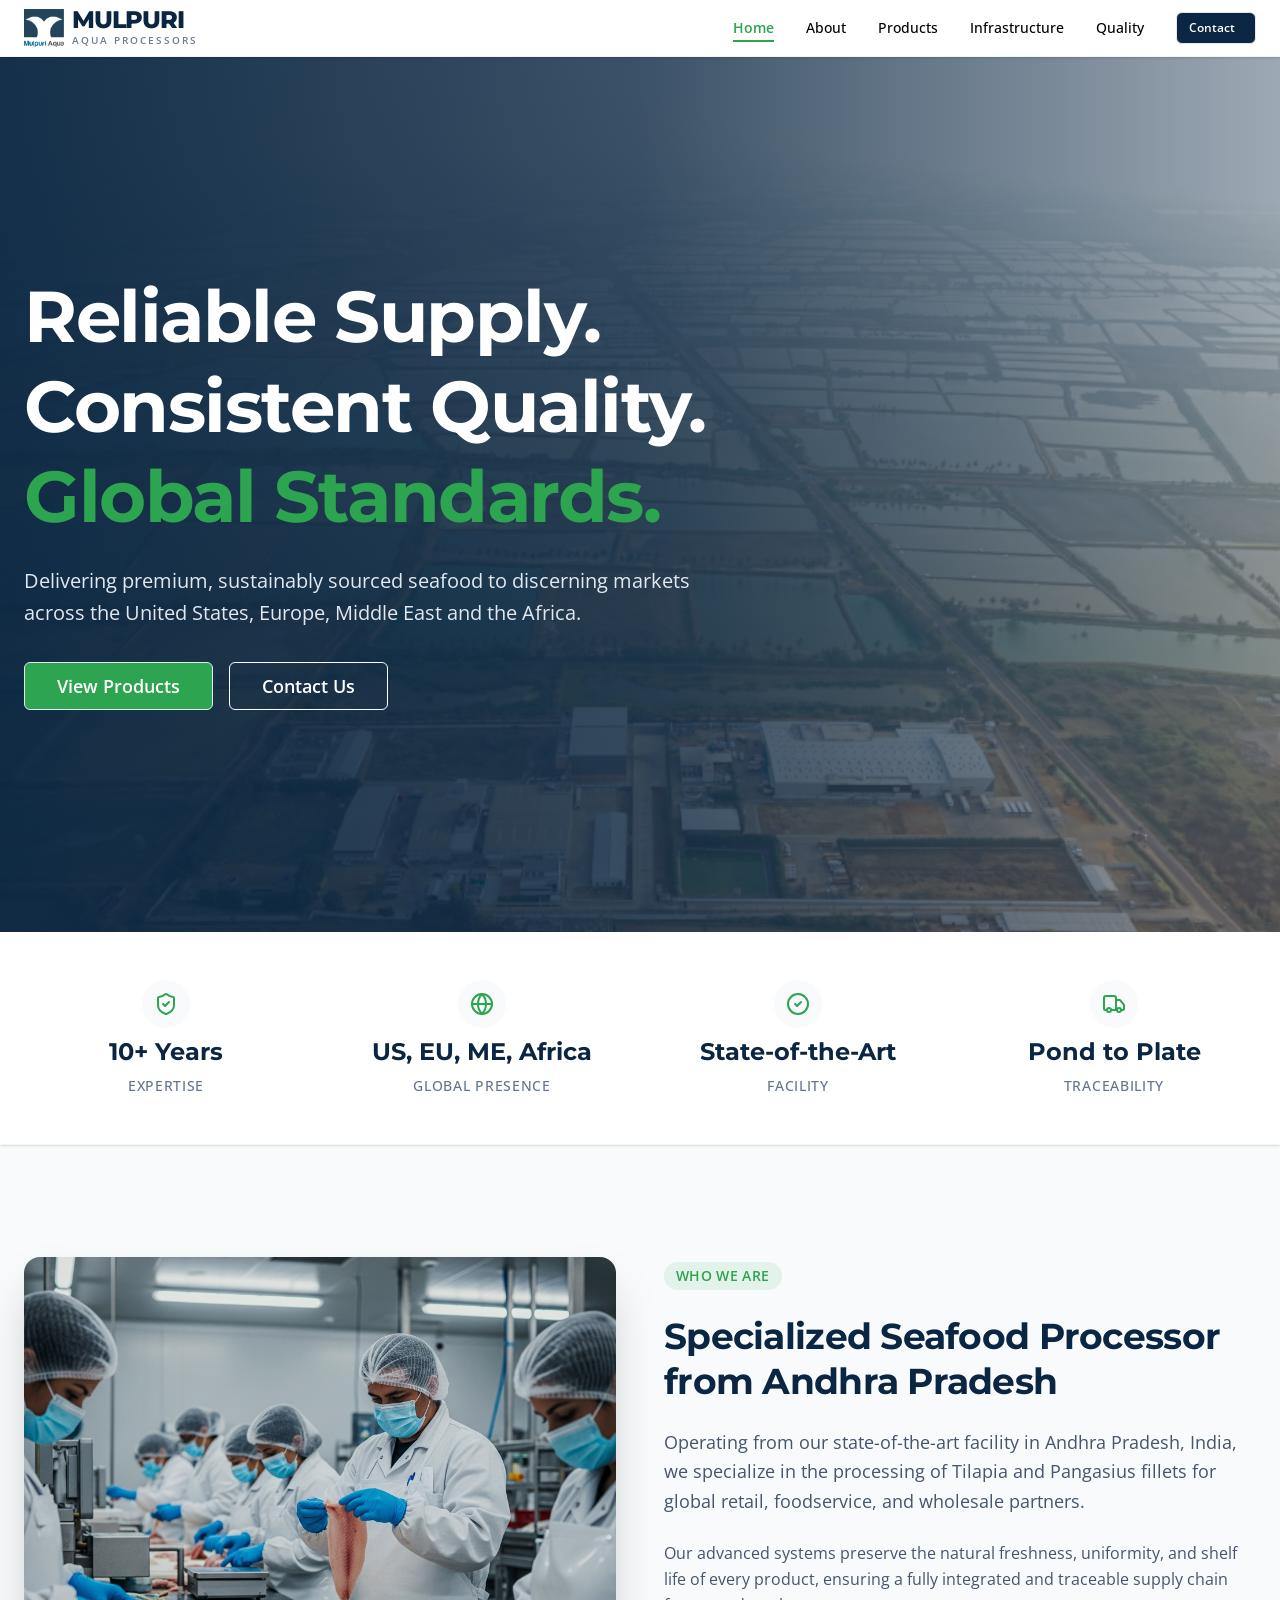
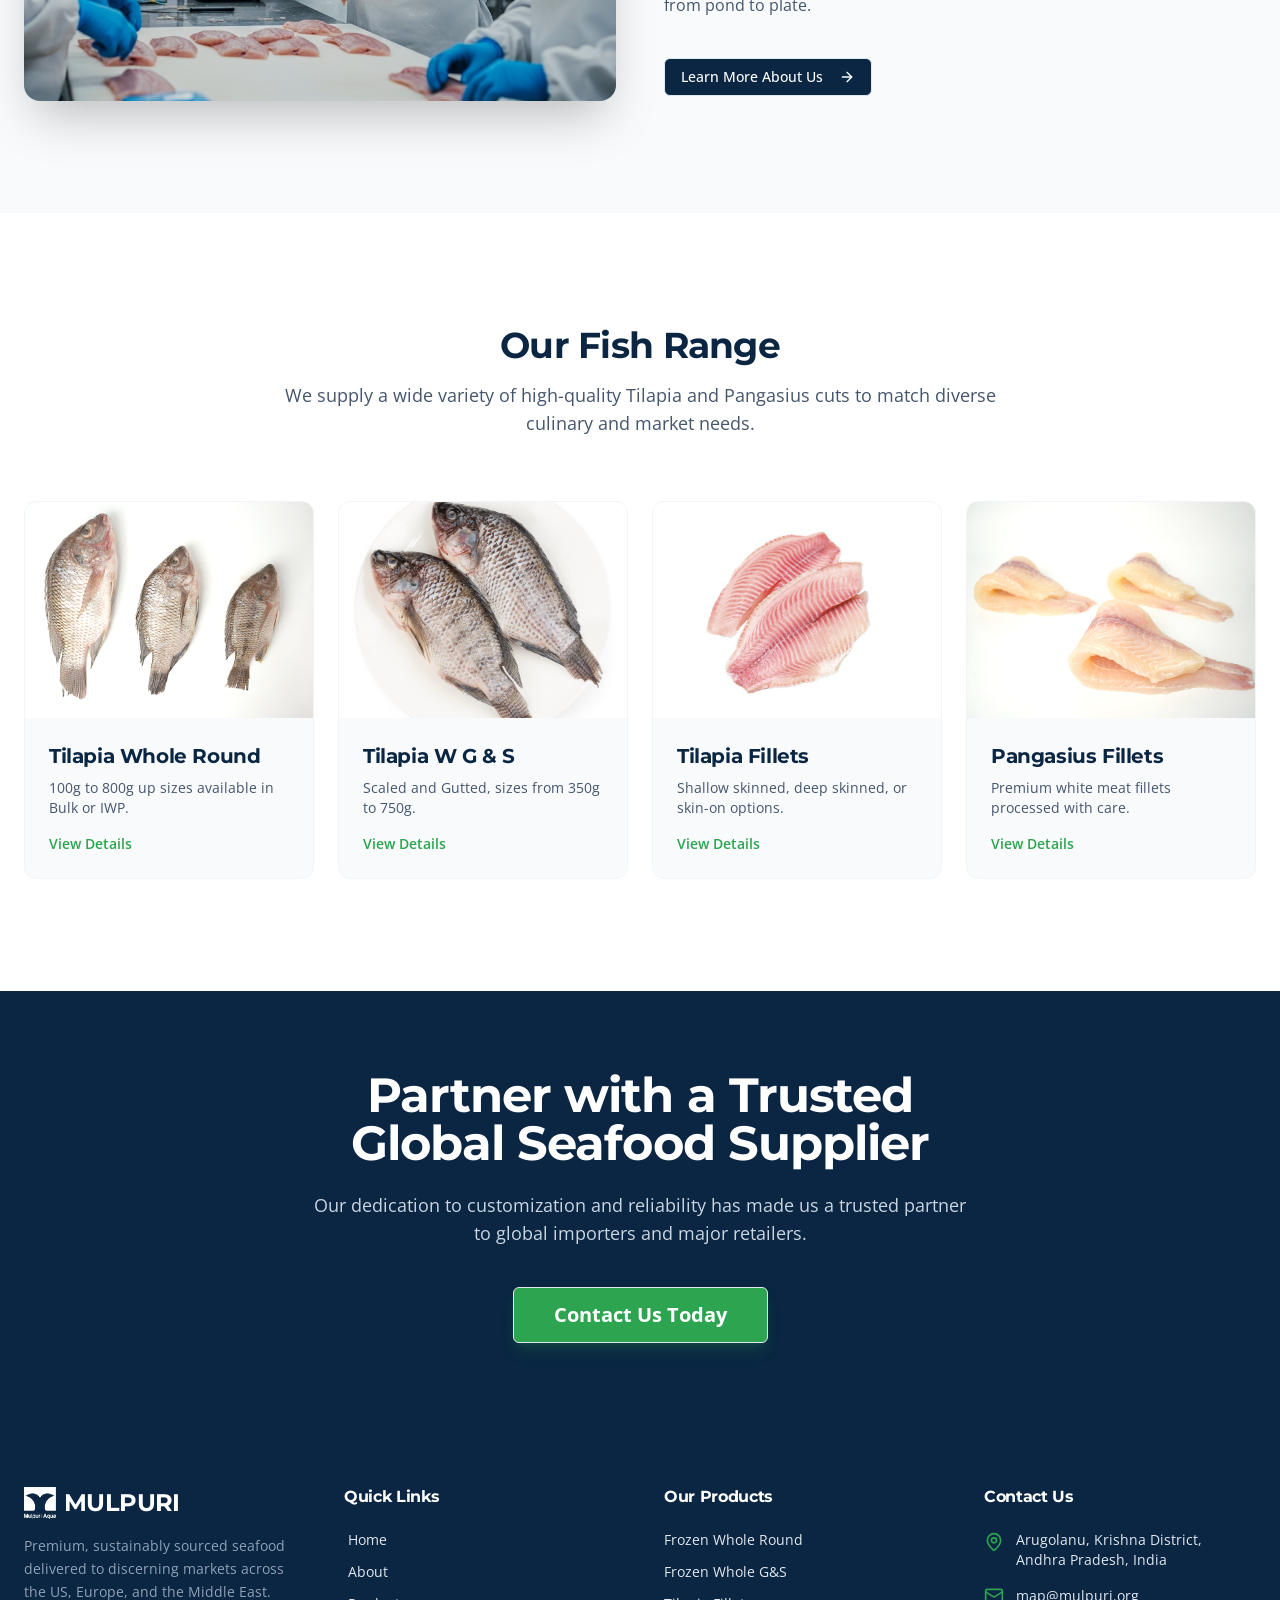
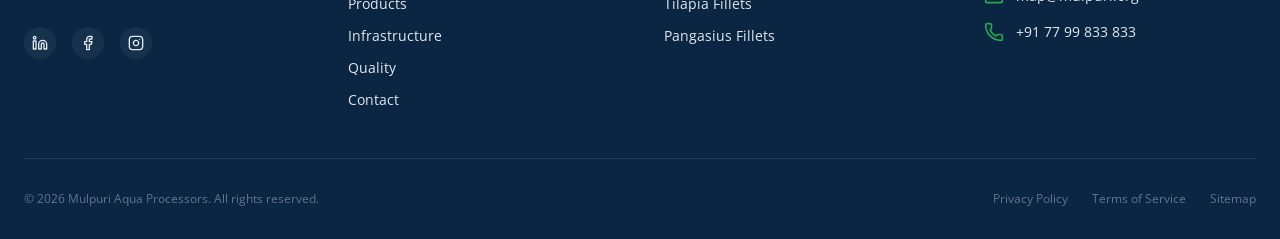
==== commit dad1f7aa: "Remove React SPA bundle (jescript.js) that was hijacking static pages The bundled React app used wou" ====
--- a/index.html
+++ b/index.html
@@ -27,7 +27,6 @@
 	<link
 		href="https://fonts.googleapis.com/css2?family=Montserrat:wght@400;500;600;700;800&family=Open+Sans:wght@300;400;500;600;700&display=swap"
 		rel="stylesheet">
-	<script type="module" src="jescript.js"></script>
     <script src="mobile-menu.js"></script>
 	<link rel="stylesheet" href="newcs.css">
 	<link rel="apple-touch-icon" sizes="180x180" href="images/apple-touch-icon.png">
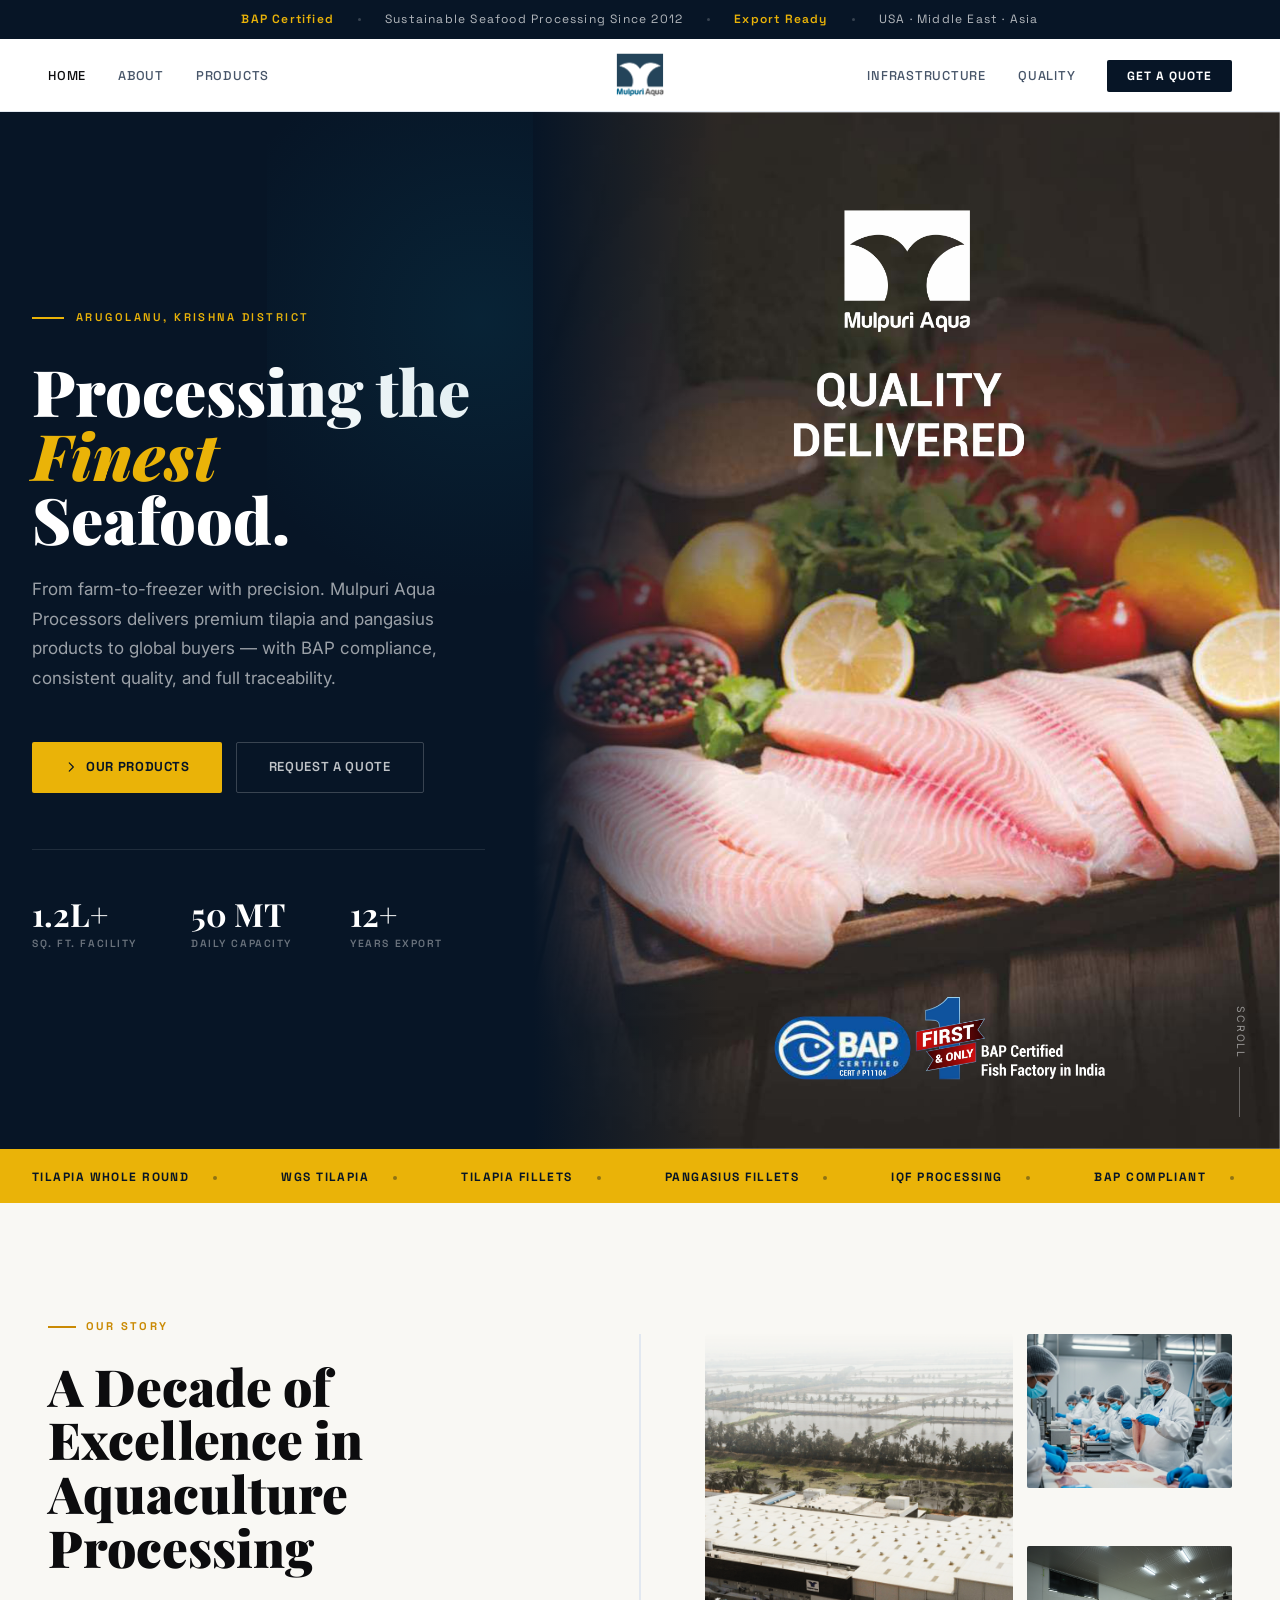
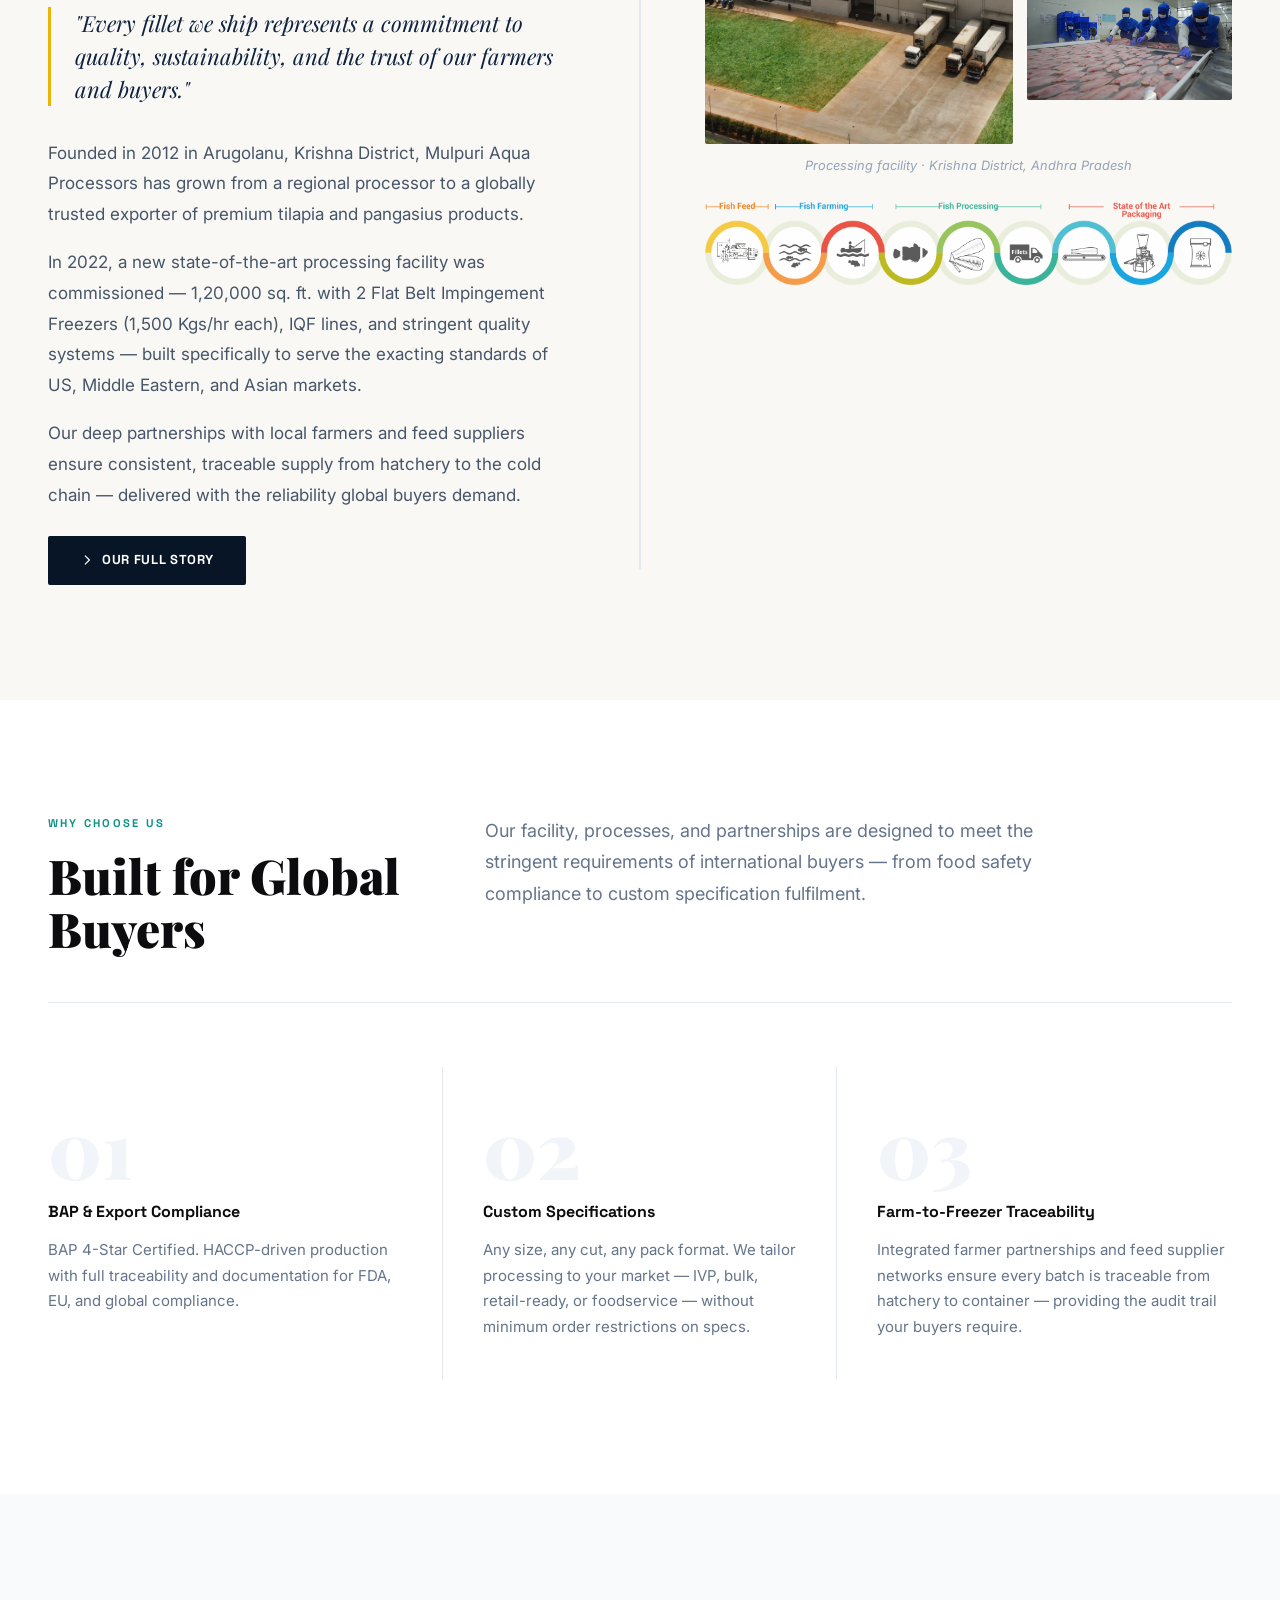
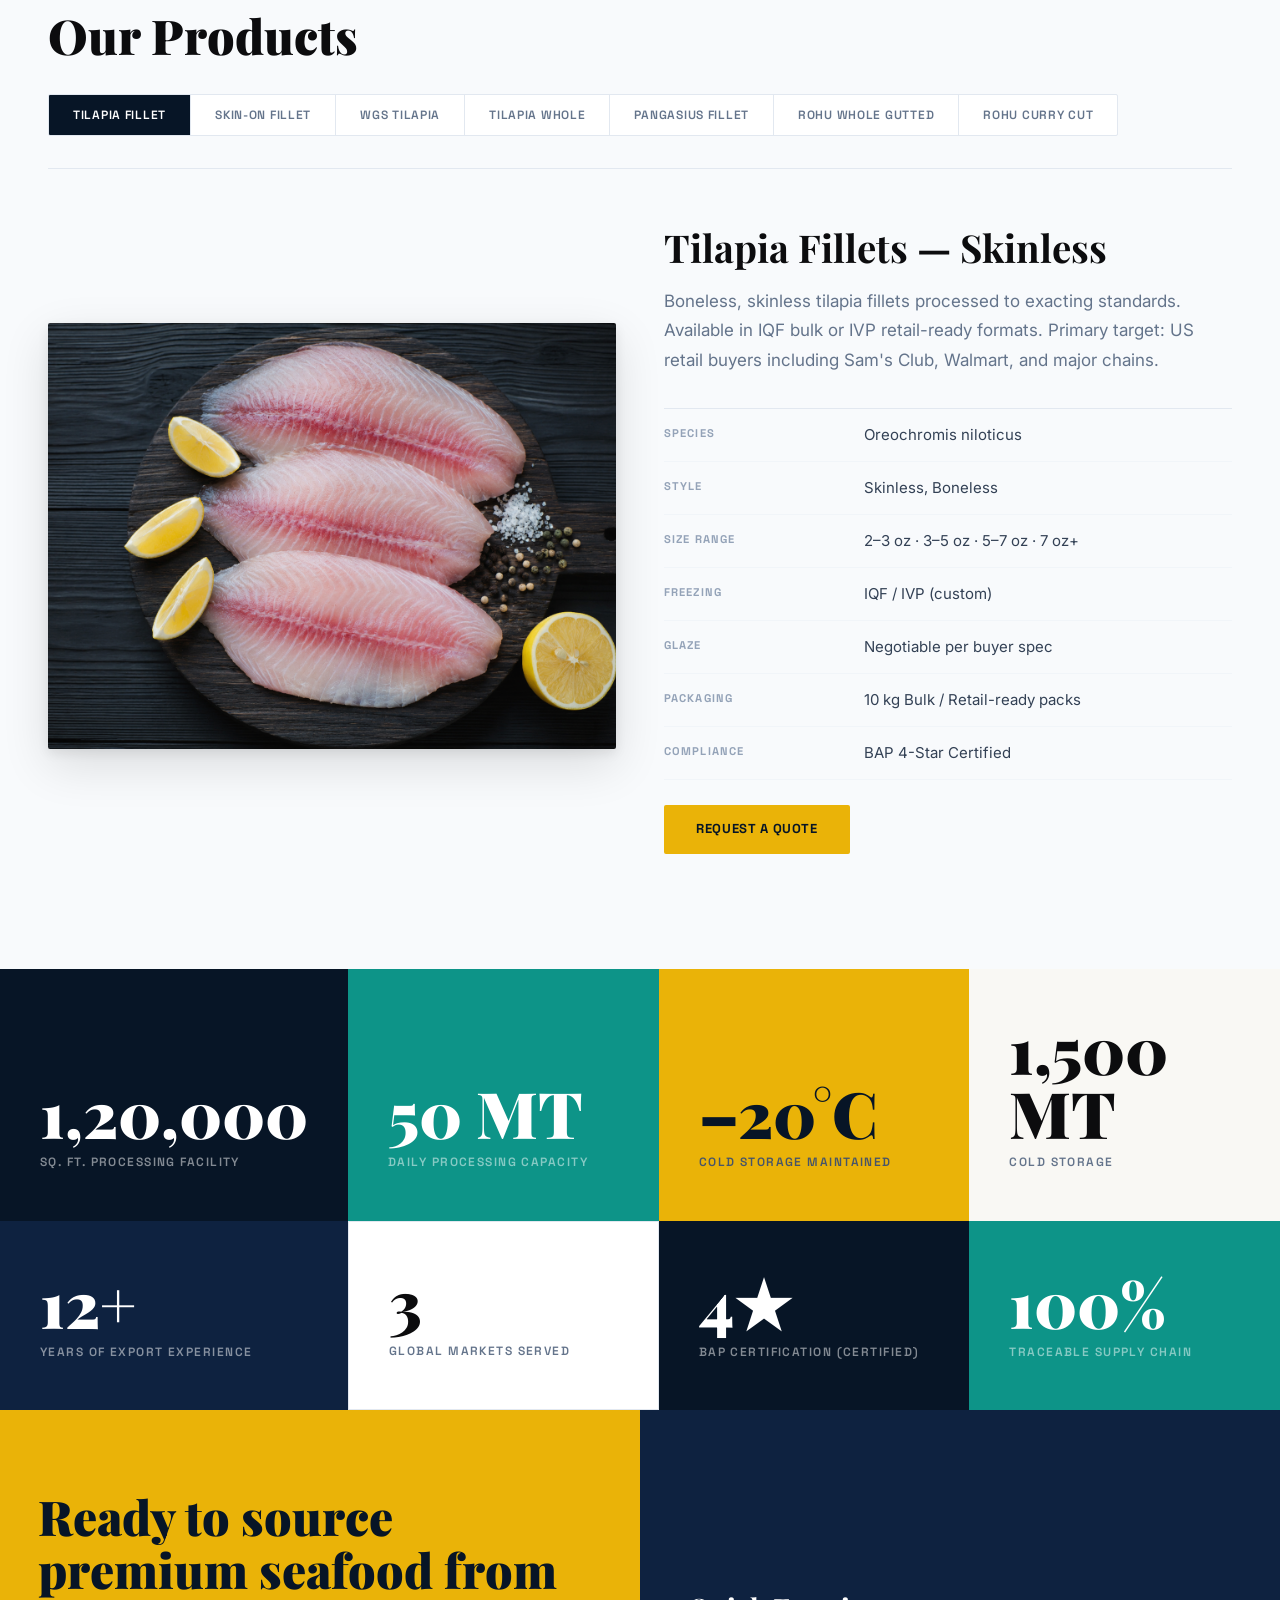
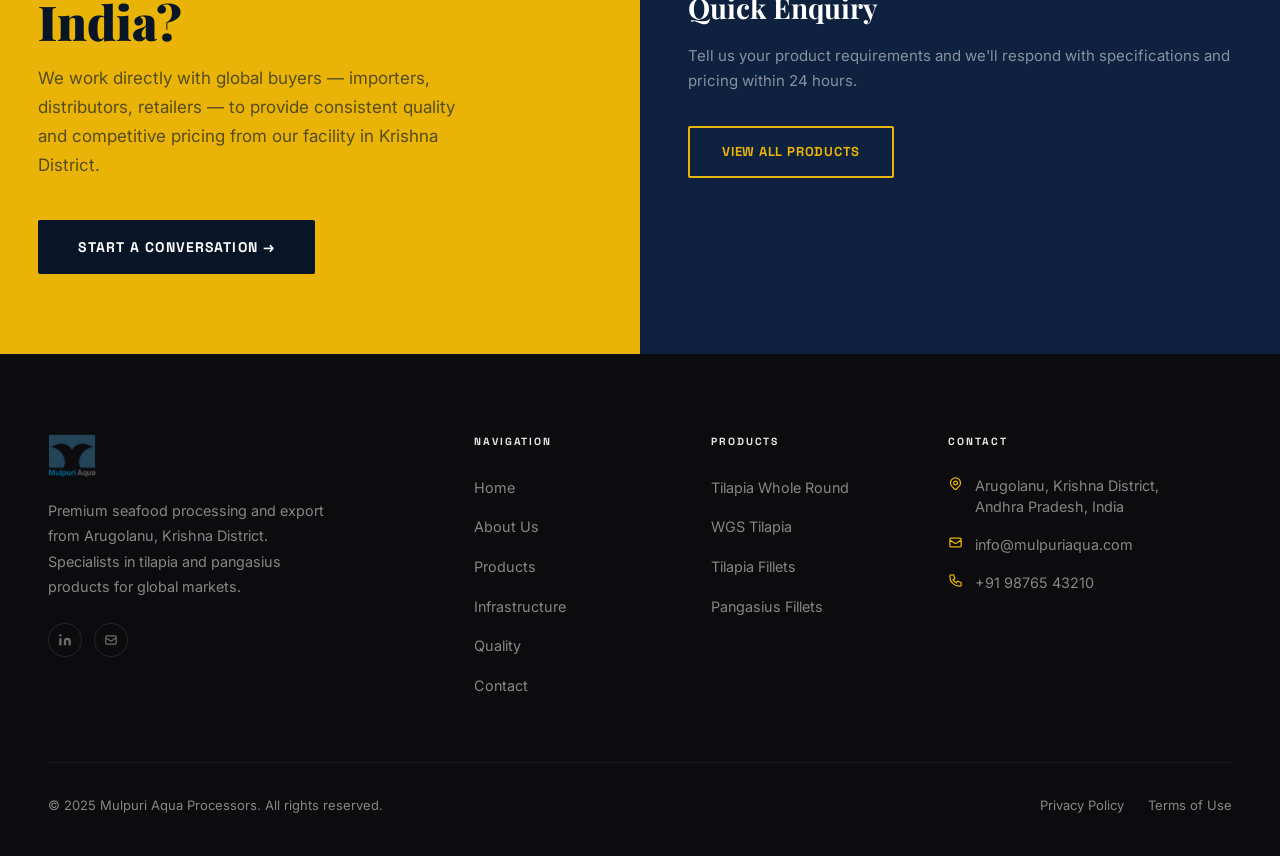
==== commit 8927b9a8: "new version" ====
--- a/index.html
+++ b/index.html
@@ -1,591 +1,510 @@
-<!DOCTYPE html>
-<html lang="en">
-
-<head>
-	<meta charset="UTF-8" />
-	<meta name="viewport" content="width=device-width, initial-scale=1.0, maximum-scale=1" />
-
-	<title>Mulpuri Aqua Processors – Premium Tilapia Supplier | Reliable Supply with Global Standards</title>
-	<meta name="description" content="Reliable supply of premium tilapia from India. Export-focused seafood processor serving US, EU, Middle East and Africa. Global quality standards." />
-	<meta name="keywords" content="tilapia supplier, seafood exporter, premium seafood, sustainable tilapia, India tilapia, Mulpuri Aqua Processors, seafood processing, global seafood supplier" />
-	<meta name="robots" content="index, follow" />
-	<link rel="canonical" href="https://mulpuriaqua.com/index.html" />
-
-	<meta property="og:title" content="Mulpuri Aqua Processors - Premium Tilapia Supplier" />
-	<meta property="og:description"
-		content="Reliable Supply. Consistent Quality. Global Standards. Premium tilapia supplier from India serving global retail, foodservice, and wholesale markets." />
-	<meta property="og:type" content="website" />
-	<meta name="twitter:card" content="summary_large_image" />
-	<meta name="twitter:title" content="Mulpuri Aqua Processors" />
-	<meta name="twitter:description"
-		content="Export-focused seafood processor supplying premium tilapia products to global markets." />
-	<meta name="twitter:site" content="@replit" />
-
-	<link rel="icon" type="image/png" href="/favicon.png" />
-	<link rel="preconnect" href="https://fonts.googleapis.com">
-	<link rel="preconnect" href="https://fonts.gstatic.com" crossorigin>
-	<link
-		href="https://fonts.googleapis.com/css2?family=Montserrat:wght@400;500;600;700;800&family=Open+Sans:wght@300;400;500;600;700&display=swap"
-		rel="stylesheet">
-    <script src="mobile-menu.js"></script>
-	<link rel="stylesheet" href="newcs.css">
-	<link rel="apple-touch-icon" sizes="180x180" href="images/apple-touch-icon.png">
-	<link rel="icon" type="image/png" sizes="32x32" href="images/android-chrome-192x192.png">
-	<link rel="icon" type="image/png" sizes="16x16" href="images/android-chrome-192x192.png">
-	<link rel="manifest" href="images/android-chrome-192x192.png">
-</head>
-
-<body>
-	<div id="root">
-		<div class="flex flex-col min-h-screen font-sans bg-slate-50/50">
-				<nav
-					class="fixed top-0 left-0 right-0 z-50 transition-all duration-300 border-b bg-white/95 backdrop-blur-md shadow-sm border-gray-100 py-2">
-					<div class="container mx-auto px-4 md:px-6 flex items-center justify-between"><a href="index.html">
-							<div
-								class="text-2xl font-bold tracking-tight flex items-center gap-2 cursor-pointer text-primary">
-								<img alt="Mulpuri Logo" class="h-10 w-10 object-contain" src="images/logo-symbol.png">
-								<div class="flex flex-col"><span
-										class="font-heading font-extrabold tracking-tighter leading-none">MULPURI</span><span
-										class="text-[10px] font-semibold tracking-[0.2em] mt-0.5 uppercase text-primary/60">Aqua
-										Processors</span></div>
-							</div>
-						</a>
-						<div class="hidden md:flex items-center gap-8"><a href="index.html">
-								<div
-									class="text-sm transition-colors hover:text-accent relative group cursor-pointer text-accent font-semibold">
-									Home<span
-										class="absolute -bottom-1 left-0 h-0.5 bg-accent transition-all duration-300 group-hover:w-full w-full"></span>
-								</div>
-							</a><a href="about.html">
-								<div
-									class="text-sm font-medium transition-colors hover:text-accent relative group cursor-pointer text-slate-600">
-									About<span
-										class="absolute -bottom-1 left-0 w-0 h-0.5 bg-accent transition-all duration-300 group-hover:w-full"></span>
-								</div>
-							</a><a href="products.html">
-								<div
-									class="text-sm font-medium transition-colors hover:text-accent relative group cursor-pointer text-slate-600">
-									Products<span
-										class="absolute -bottom-1 left-0 w-0 h-0.5 bg-accent transition-all duration-300 group-hover:w-full"></span>
-								</div>
-							</a><a href="infrastructure.html">
-								<div
-									class="text-sm font-medium transition-colors hover:text-accent relative group cursor-pointer text-slate-600">
-									Infrastructure<span
-										class="absolute -bottom-1 left-0 w-0 h-0.5 bg-accent transition-all duration-300 group-hover:w-full"></span>
-								</div>
-							</a><a href="quality.html">
-								<div
-									class="text-sm font-medium transition-colors hover:text-accent relative group cursor-pointer text-slate-600">
-									Quality<span
-										class="absolute -bottom-1 left-0 w-0 h-0.5 bg-accent transition-all duration-300 group-hover:w-full"></span>
-								</div>
-							</a><a href="contact.html">
-								<div
-									class="inline-flex items-center justify-center gap-2 whitespace-nowrap focus-visible:outline-none focus-visible:ring-1 focus-visible:ring-ring disabled:pointer-events-none disabled:opacity-50 [&amp;_svg]:pointer-events-none [&amp;_svg]:size-4 [&amp;_svg]:shrink-0 hover-elevate active-elevate-2 text-primary-foreground border border-primary-border min-h-8 rounded-md px-3 text-xs font-semibold transition-transform hover:scale-105 bg-primary hover:bg-primary/90"">
-									Contact<span
-										class="absolute -bottom-1 left-0 w-0 h-0.5 bg-accent transition-all duration-300 group-hover:w-full"></span>
-								</div>
-							</a>
-					</div>
-<button class="md:hidden p-2" aria-label="Toggle menu">
-  <svg xmlns="http://www.w3.org/2000/svg" width="24" height="24" viewBox="0 0 24 24" fill="none"
-       stroke="currentColor" stroke-width="2" stroke-linecap="round" stroke-linejoin="round"
-       class="lucide lucide-menu h-6 w-6 text-current" aria-hidden="true">
-    <path d="M4 5h16"></path>
-    <path d="M4 12h16"></path>
-    <path d="M4 19h16"></path>
-  </svg>
-</button>
-<div class="mobile-menu hidden md:hidden absolute top-full left-0 right-0 bg-white border-b border-gray-100 shadow-xl animate-in slide-in-from-top-5">
-  <div class="flex flex-col p-4 gap-4">
-    <a href="index.html"><div class="text-lg font-medium p-2 rounded-md transition-colors cursor-pointer text-slate-600 hover:bg-slate-50">Home</div></a>
-    <a href="about.html"><div class="text-lg font-medium p-2 rounded-md transition-colors cursor-pointer text-slate-600 hover:bg-slate-50">About</div></a>
-    <a href="products.html"><div class="text-lg font-medium p-2 rounded-md transition-colors cursor-pointer text-slate-600 hover:bg-slate-50">Products</div></a>
-    <a href="infrastructure.html"><div class="text-lg font-medium p-2 rounded-md transition-colors cursor-pointer text-slate-600 hover:bg-slate-50">Infrastructure</div></a>
-    <a href="quality.html"><div class="text-lg font-medium p-2 rounded-md transition-colors cursor-pointer text-slate-600 hover:bg-slate-50">Quality</div></a>
-    <a href="contact.html"><button class="w-full mt-2 inline-flex items-center justify-center gap-2 whitespace-nowrap focus-visible:outline-none focus-visible:ring-1 focus-visible:ring-ring disabled:pointer-events-none disabled:opacity-50 [&amp;_svg]:pointer-events-none [&amp;_svg]:size-4 [&amp;_svg]:shrink-0 hover-elevate active-elevate-2 border border-primary-border min-h-8 rounded-md px-3 text-xs font-semibold transition-transform hover:scale-105 bg-primary hover:bg-primary/90 text-white">Contact Us</button></a>
-  </div>
-</div>
-				</nav>
-				<div class="container mx-auto px-4 md:px-6 flex items-center justify-between"><a href="/">
-						<div
-							class="text-2xl font-bold tracking-tight flex items-center gap-2 cursor-pointer text-white">
-							<img alt="Mulpuri Logo" class="h-10 w-10 object-contain" src="images/logo-symbol.png">
-							<div class="flex flex-col"><span
-									class="font-heading font-extrabold tracking-tighter leading-none">MULPURI</span><span
-									class="text-[10px] font-semibold tracking-[0.2em] mt-0.5 uppercase text-white/70">Aqua
-									Processors</span></div>
-						</div>
-					</a>
-					<div class="hidden md:flex items-center gap-8"><a href="index.html">
-							<div
-								class="text-sm transition-colors hover:text-accent relative group cursor-pointer text-accent font-semibold">
-								Home<span
-									class="absolute -bottom-1 left-0 h-0.5 bg-accent transition-all duration-300 group-hover:w-full w-full"></span>
-							</div>
-						</a><a href="about.html">
-							<div
-								class="text-sm font-medium transition-colors hover:text-accent relative group cursor-pointer text-slate-100">
-								About<span
-									class="absolute -bottom-1 left-0 w-0 h-0.5 bg-accent transition-all duration-300 group-hover:w-full"></span>
-							</div>
-						</a><a href="products.html">
-							<div
-								class="text-sm font-medium transition-colors hover:text-accent relative group cursor-pointer text-slate-100">
-								Products<span
-									class="absolute -bottom-1 left-0 w-0 h-0.5 bg-accent transition-all duration-300 group-hover:w-full"></span>
-							</div>
-						</a><a href="infrastructure.html">
-							<div
-								class="text-sm font-medium transition-colors hover:text-accent relative group cursor-pointer text-slate-100">
-								Infrastructure<span
-									class="absolute -bottom-1 left-0 w-0 h-0.5 bg-accent transition-all duration-300 group-hover:w-full"></span>
-							</div>
-						</a><a href="quality.html">
-							<div
-								class="text-sm font-medium transition-colors hover:text-accent relative group cursor-pointer text-slate-100">
-								Quality<span
-									class="absolute -bottom-1 left-0 w-0 h-0.5 bg-accent transition-all duration-300 group-hover:w-full"></span>
-							</div>
-						</a><a href="contact.html">
-							<div
-								class="text-sm font-medium transition-colors hover:text-accent relative group cursor-pointer text-slate-100">
-								Contact<span
-									class="absolute -bottom-1 left-0 w-0 h-0.5 bg-accent transition-all duration-300 group-hover:w-full"></span>
-							</div>
-						</a><a href="quote.html"><button
-								class="inline-flex items-center justify-center gap-2 whitespace-nowrap focus-visible:outline-none focus-visible:ring-1 focus-visible:ring-ring disabled:pointer-events-none disabled:opacity-50 [&amp;_svg]:pointer-events-none [&amp;_svg]:size-4 [&amp;_svg]:shrink-0 hover-elevate active-elevate-2 border border-primary-border min-h-8 rounded-md px-3 text-xs font-semibold transition-transform hover:scale-105 bg-white text-primary hover:bg-white/90">Get
-								Quote</button></a></div><button class="md:hidden p-2" aria-label="Toggle menu"><svg
-							xmlns="http://www.w3.org/2000/svg" width="24" height="24" viewBox="0 0 24 24" fill="none"
-							stroke="currentColor" stroke-width="2" stroke-linecap="round" stroke-linejoin="round"
-							class="lucide lucide-menu h-6 w-6 text-white" aria-hidden="true">
-							<path d="M4 5h16"></path>
-							<path d="M4 12h16"></path>
-							<path d="M4 19h16"></path>
-						</svg></button>
-<div class="mobile-menu hidden md:hidden absolute top-full left-0 right-0 bg-white border-b border-gray-100 shadow-xl animate-in slide-in-from-top-5">
-  <div class="flex flex-col p-4 gap-4">
-    <a href="index.html"><div class="text-lg font-medium p-2 rounded-md transition-colors cursor-pointer text-slate-600 hover:bg-slate-50">Home</div></a>
-    <a href="about.html"><div class="text-lg font-medium p-2 rounded-md transition-colors cursor-pointer text-slate-600 hover:bg-slate-50">About</div></a>
-    <a href="products.html"><div class="text-lg font-medium p-2 rounded-md transition-colors cursor-pointer text-slate-600 hover:bg-slate-50">Products</div></a>
-    <a href="infrastructure.html"><div class="text-lg font-medium p-2 rounded-md transition-colors cursor-pointer text-slate-600 hover:bg-slate-50">Infrastructure</div></a>
-    <a href="quality.html"><div class="text-lg font-medium p-2 rounded-md transition-colors cursor-pointer text-slate-600 hover:bg-slate-50">Quality</div></a>
-    <a href="contact.html"><button class="w-full mt-2 inline-flex items-center justify-center gap-2 whitespace-nowrap focus-visible:outline-none focus-visible:ring-1 focus-visible:ring-ring disabled:pointer-events-none disabled:opacity-50 [&amp;_svg]:pointer-events-none [&amp;_svg]:size-4 [&amp;_svg]:shrink-0 hover-elevate active-elevate-2 border border-primary-border min-h-8 rounded-md px-3 text-xs font-semibold transition-transform hover:scale-105 bg-primary hover:bg-primary/90 text-white">Contact Us</button></a>
-  </div>
-</div>
-				</div>
-			</nav>
-			<main class="flex-grow pt-0">
-				<section class="relative h-screen min-h-[600px] flex items-center justify-center overflow-hidden">
-					<div class="absolute inset-0 z-0"><img alt="Mulpuri Aqua Processors Farm"
-							class="w-full h-full object-cover" src="images/MAPFactory-overview.png">
-						<div class="absolute inset-0 bg-gradient-to-r from-primary/95 via-primary/80 to-primary/40">
-						</div>
-					</div>
-					<div class="container relative z-10 px-4 md:px-6">
-						<div class="max-w-4xl">
-							<div style="opacity: 1; transform: none;">
-								<h1
-									class="text-4xl md:text-6xl lg:text-7xl font-bold text-white mb-6 leading-tight font-heading">
-									Reliable Supply.<br>Consistent Quality.<br><span class="text-accent">Global
-										Standards.</span></h1>
-							</div>
-							<p class="text-lg md:text-xl text-slate-200 mb-8 max-w-2xl leading-relaxed"
-								style="opacity: 1; transform: none;">Delivering premium, sustainably sourced seafood to
-								discerning markets across the United States, Europe, Middle East and the Africa.</p>
-							<div class="flex flex-col sm:flex-row gap-4" style="opacity: 1; transform: none;"><a
-									href="products.html"><button
-										class="inline-flex items-center justify-center gap-2 whitespace-nowrap transition-colors focus-visible:outline-none focus-visible:ring-1 focus-visible:ring-ring disabled:pointer-events-none disabled:opacity-50 [&amp;_svg]:pointer-events-none [&amp;_svg]:size-4 [&amp;_svg]:shrink-0 hover-elevate active-elevate-2 border border-primary-border min-h-10 rounded-md bg-accent hover:bg-accent/90 text-white font-semibold px-8 h-12 text-lg">View
-										Products</button></a><a href="contact.html"><button
-										class="inline-flex items-center justify-center gap-2 whitespace-nowrap transition-colors focus-visible:outline-none focus-visible:ring-1 focus-visible:ring-ring disabled:pointer-events-none disabled:opacity-50 [&amp;_svg]:pointer-events-none [&amp;_svg]:size-4 [&amp;_svg]:shrink-0 hover-elevate active-elevate-2 border [border-color:var(--button-outline)] shadow-xs active:shadow-none min-h-10 rounded-md border-white text-white hover:bg-white hover:text-primary font-semibold px-8 h-12 text-lg">Contact
-										Us</button></a></div>
-						</div>
-					</div>
-				</section>
-				<section
-					class="bg-white py-12 border-b border-slate-100 shadow-sm relative z-20 -mt-2 rounded-t-3xl md:rounded-none">
-					<div class="container mx-auto px-4 md:px-6">
-						<div class="grid grid-cols-2 md:grid-cols-4 gap-8">
-							<div class="flex flex-col items-center text-center space-y-2">
-								<div class="p-3 bg-slate-50 rounded-full text-accent mb-2"><svg
-										xmlns="http://www.w3.org/2000/svg" width="24" height="24" viewBox="0 0 24 24"
-										fill="none" stroke="currentColor" stroke-width="2" stroke-linecap="round"
-										stroke-linejoin="round" class="lucide lucide-shield-check h-6 w-6"
-										aria-hidden="true">
-										<path
-											d="M20 13c0 5-3.5 7.5-7.66 8.95a1 1 0 0 1-.67-.01C7.5 20.5 4 18 4 13V6a1 1 0 0 1 1-1c2 0 4.5-1.2 6.24-2.72a1.17 1.17 0 0 1 1.52 0C14.51 3.81 17 5 19 5a1 1 0 0 1 1 1z">
-										</path>
-										<path d="m9 12 2 2 4-4"></path>
-									</svg></div><span class="text-2xl font-bold text-primary font-heading">10+
-									Years</span><span
-									class="text-sm text-slate-500 font-medium uppercase tracking-wider">Expertise</span>
-							</div>
-							<div class="flex flex-col items-center text-center space-y-2">
-								<div class="p-3 bg-slate-50 rounded-full text-accent mb-2"><svg
-										xmlns="http://www.w3.org/2000/svg" width="24" height="24" viewBox="0 0 24 24"
-										fill="none" stroke="currentColor" stroke-width="2" stroke-linecap="round"
-										stroke-linejoin="round" class="lucide lucide-globe h-6 w-6" aria-hidden="true">
-										<circle cx="12" cy="12" r="10"></circle>
-										<path d="M12 2a14.5 14.5 0 0 0 0 20 14.5 14.5 0 0 0 0-20"></path>
-										<path d="M2 12h20"></path>
-									</svg></div><span class="text-2xl font-bold text-primary font-heading">US, EU,
-									ME, Africa</span><span
-									class="text-sm text-slate-500 font-medium uppercase tracking-wider">Global
-									Presence</span>
-							</div>
-							<div class="flex flex-col items-center text-center space-y-2">
-								<div class="p-3 bg-slate-50 rounded-full text-accent mb-2"><svg
-										xmlns="http://www.w3.org/2000/svg" width="24" height="24" viewBox="0 0 24 24"
-										fill="none" stroke="currentColor" stroke-width="2" stroke-linecap="round"
-										stroke-linejoin="round" class="lucide lucide-circle-check h-6 w-6"
-										aria-hidden="true">
-										<circle cx="12" cy="12" r="10"></circle>
-										<path d="m9 12 2 2 4-4"></path>
-									</svg></div><span
-									class="text-2xl font-bold text-primary font-heading">State-of-the-Art</span><span
-									class="text-sm text-slate-500 font-medium uppercase tracking-wider">Facility</span>
-							</div>
-							<div class="flex flex-col items-center text-center space-y-2">
-								<div class="p-3 bg-slate-50 rounded-full text-accent mb-2"><svg
-										xmlns="http://www.w3.org/2000/svg" width="24" height="24" viewBox="0 0 24 24"
-										fill="none" stroke="currentColor" stroke-width="2" stroke-linecap="round"
-										stroke-linejoin="round" class="lucide lucide-truck h-6 w-6" aria-hidden="true">
-										<path d="M14 18V6a2 2 0 0 0-2-2H4a2 2 0 0 0-2 2v11a1 1 0 0 0 1 1h2"></path>
-										<path d="M15 18H9"></path>
-										<path
-											d="M19 18h2a1 1 0 0 0 1-1v-3.65a1 1 0 0 0-.22-.624l-3.48-4.35A1 1 0 0 0 17.52 8H14">
-										</path>
-										<circle cx="17" cy="18" r="2"></circle>
-										<circle cx="7" cy="18" r="2"></circle>
-									</svg></div><span class="text-2xl font-bold text-primary font-heading">Pond to
-									Plate</span><span
-									class="text-sm text-slate-500 font-medium uppercase tracking-wider">Traceability</span>
-							</div>
-						</div>
-					</div>
-				</section>
-
-				<section class="py-20 md:py-28 bg-slate-50">
-					<div class="container mx-auto px-4 md:px-6">
-						<div class="grid md:grid-cols-2 gap-12 items-center">
-							<div class="relative rounded-2xl overflow-hidden shadow-2xl"
-								style="opacity: 1; transform: none;"><img alt="Modern Processing Facility"
-									class="w-full h-full object-cover aspect-[4/3] hover:scale-105 transition-transform duration-700"
-									src="images/processing-line.png">
-								<div class="absolute inset-0 bg-primary/10 mix-blend-multiply"></div>
-							</div>
-							<div class="space-y-6" style="opacity: 1; transform: none;">
-								<div
-									class="inline-block px-3 py-1 bg-accent/10 text-accent rounded-full text-sm font-semibold tracking-wide">
-									WHO WE ARE</div>
-								<h2 class="text-3xl md:text-4xl font-bold text-primary font-heading leading-tight">
-									Specialized Seafood Processor from Andhra Pradesh</h2>
-								<p class="text-slate-600 text-lg leading-relaxed">Operating from our state-of-the-art
-									facility in Andhra Pradesh, India, we specialize in the processing of Tilapia and
-									Pangasius fillets for global retail, foodservice, and wholesale partners.</p>
-								<p class="text-slate-600 leading-relaxed">Our advanced systems preserve the natural
-									freshness, uniformity, and shelf life of every product, ensuring a fully integrated
-									and traceable supply chain from pond to plate.</p>
-								<div class="pt-4"><a href="about.html"><button
-											class="inline-flex items-center justify-center gap-2 whitespace-nowrap rounded-md text-sm font-medium transition-colors focus-visible:outline-none focus-visible:ring-1 focus-visible:ring-ring disabled:pointer-events-none disabled:opacity-50 [&amp;_svg]:pointer-events-none [&amp;_svg]:size-4 [&amp;_svg]:shrink-0 hover-elevate active-elevate-2 border border-primary-border min-h-9 px-4 py-2 group bg-primary text-white hover:bg-secondary">Learn
-											More About Us<svg xmlns="http://www.w3.org/2000/svg" width="24" height="24"
-												viewBox="0 0 24 24" fill="none" stroke="currentColor" stroke-width="2"
-												stroke-linecap="round" stroke-linejoin="round"
-												class="lucide lucide-arrow-right ml-2 h-4 w-4 group-hover:translate-x-1 transition-transform"
-												aria-hidden="true">
-												<path d="M5 12h14"></path>
-												<path d="m12 5 7 7-7 7"></path>
-											</svg></button></a></div>
-							</div>
-						</div>
-					</div>
-				</section>
-
-
-				<section class="py-20 md:py-28 bg-white">
-					<div class="container mx-auto px-4 md:px-6">
-						<div class="text-center max-w-3xl mx-auto mb-16">
-							<h2 class="text-3xl md:text-4xl font-bold text-primary mb-4 font-heading">Our Fish Range
-							</h2>
-							<p class="text-slate-600 text-lg">We supply a wide variety of high-quality Tilapia and Pangasius cuts to
-								match diverse culinary and market needs.</p>
-						</div>
-						<div class="grid md:grid-cols-2 lg:grid-cols-4 gap-6">
-							<div class="group bg-slate-50 rounded-xl overflow-hidden border border-slate-100 hover:shadow-xl transition-all duration-300"
-								style="opacity: 1; transform: none;">
-								<div class="aspect-[4/3] overflow-hidden bg-slate-200 relative"><img
-										alt="Frozen Whole Round"
-										class="w-full h-full object-cover transition-transform duration-500 group-hover:scale-110"
-										src="images/TilapiaWholeFish.jpeg">
-									<div class="absolute inset-0 bg-black/0 group-hover:bg-black/10 transition-colors">
-									</div>
-								</div>
-								<div class="p-6">
-									<h3
-										class="text-xl font-bold text-primary mb-2 font-heading group-hover:text-accent transition-colors">
-										Tilapia Whole Round</h3>
-									<p class="text-slate-600 text-sm mb-4 line-clamp-2">100g to 800g up sizes available
-										in Bulk or IWP.</p><a href="products.html"><span
-											class="text-accent text-sm font-semibold flex items-center cursor-pointer">View
-											Details</span></a>
-								</div>
-							</div>
-							<div class="group bg-slate-50 rounded-xl overflow-hidden border border-slate-100 hover:shadow-xl transition-all duration-300"
-								style="opacity: 1; transform: none;">
-								<div class="aspect-[4/3] overflow-hidden bg-slate-200 relative"><img
-										alt="Frozen Whole G&amp;S"
-										class="w-full h-full object-cover transition-transform duration-500 group-hover:scale-110"
-										src="images/TilapiaWGS.jpg">
-									<div class="absolute inset-0 bg-black/0 group-hover:bg-black/10 transition-colors">
-									</div>
-								</div>
-								<div class="p-6">
-									<h3
-										class="text-xl font-bold text-primary mb-2 font-heading group-hover:text-accent transition-colors">
-										Tilapia W G &amp; S </h3>
-									<p class="text-slate-600 text-sm mb-4 line-clamp-2">Scaled and Gutted, sizes from
-										350g to 750g.</p><a href="products.html"><span
-											class="text-accent text-sm font-semibold flex items-center cursor-pointer">View
-											Details</span></a>
-								</div>
-							</div>
-							<div class="group bg-slate-50 rounded-xl overflow-hidden border border-slate-100 hover:shadow-xl transition-all duration-300"
-								style="opacity: 1; transform: none;">
-								<div class="aspect-[4/3] overflow-hidden bg-slate-200 relative"><img
-										alt="Tilapia Fillets"
-										class="w-full h-full object-cover transition-transform duration-500 group-hover:scale-110"
-										src="images/TilapiaFilletShallow.jpg">
-									<div class="absolute inset-0 bg-black/0 group-hover:bg-black/10 transition-colors">
-									</div>
-								</div>
-								<div class="p-6">
-									<h3
-										class="text-xl font-bold text-primary mb-2 font-heading group-hover:text-accent transition-colors">
-										Tilapia Fillets</h3>
-									<p class="text-slate-600 text-sm mb-4 line-clamp-2">Shallow skinned, deep skinned,
-										or skin-on options.</p><a href="products.html"><span
-											class="text-accent text-sm font-semibold flex items-center cursor-pointer">View
-											Details</span></a>
-								</div>
-							</div>
-							<div class="group bg-slate-50 rounded-xl overflow-hidden border border-slate-100 hover:shadow-xl transition-all duration-300"
-								style="opacity: 1; transform: none;">
-								<div class="aspect-[4/3] overflow-hidden bg-slate-200 relative"><img
-										alt="Pangasius Fillets"
-										class="w-full h-full object-cover transition-transform duration-500 group-hover:scale-110"
-										src="images/PangasiusFillet.jpeg">
-									<div class="absolute inset-0 bg-black/0 group-hover:bg-black/10 transition-colors">
-									</div>
-								</div>
-								<div class="p-6">
-									<h3
-										class="text-xl font-bold text-primary mb-2 font-heading group-hover:text-accent transition-colors">
-										Pangasius Fillets</h3>
-									<p class="text-slate-600 text-sm mb-4 line-clamp-2">Premium white meat fillets
-										processed with care.</p><a href="products.html"><span
-											class="text-accent text-sm font-semibold flex items-center cursor-pointer">View
-											Details</span></a>
-								</div>
-							</div>
-						</div>
-					</div>
-				</section>
-				<section class="bg-primary py-20">
-					<div class="container mx-auto px-4 md:px-6 text-center">
-						<h2 class="text-3xl md:text-5xl font-bold text-white mb-6 font-heading">Partner with a
-							Trusted<br>Global Seafood Supplier</h2>
-						<p class="text-slate-300 text-lg mb-10 max-w-2xl mx-auto">Our dedication to customization and
-							reliability has made us a trusted partner to global importers and major retailers.</p><a
-							href="contact.html"><button
-								class="inline-flex items-center justify-center gap-2 whitespace-nowrap transition-colors focus-visible:outline-none focus-visible:ring-1 focus-visible:ring-ring disabled:pointer-events-none disabled:opacity-50 [&amp;_svg]:pointer-events-none [&amp;_svg]:size-4 [&amp;_svg]:shrink-0 hover-elevate active-elevate-2 border border-primary-border min-h-10 rounded-md bg-accent hover:bg-accent/90 text-white font-bold px-10 h-14 text-xl shadow-lg shadow-accent/20">Contact
-								Us Today</button></a>
-					</div>
-				</section>
-			</main>
-			<footer class="bg-primary text-slate-200 pt-16 pb-8">
-				<div class="container mx-auto px-4 md:px-6">
-					<div class="grid grid-cols-1 md:grid-cols-2 lg:grid-cols-4 gap-12 mb-12">
-						<div class="space-y-4">
-							<div class="flex items-center gap-2"><img alt="Mulpuri Logo"
-									class="h-8 w-8 brightness-0 invert" src="images/logo-symbol.png">
-								<h3 class="text-2xl font-bold text-white font-heading tracking-tight">MULPURI</h3>
-							</div>
-							<p class="text-slate-400 text-sm leading-relaxed max-w-xs">Premium, sustainably sourced
-								seafood delivered to discerning markets across the US, Europe, and the Middle East.</p>
-							<div class="flex gap-4 pt-2"><a href="#"
-									class="p-2 bg-white/5 rounded-full hover:bg-accent hover:text-white transition-colors"><svg
-										xmlns="http://www.w3.org/2000/svg" width="24" height="24" viewBox="0 0 24 24"
-										fill="none" stroke="currentColor" stroke-width="2" stroke-linecap="round"
-										stroke-linejoin="round" class="lucide lucide-linkedin h-4 w-4"
-										aria-hidden="true">
-										<path
-											d="M16 8a6 6 0 0 1 6 6v7h-4v-7a2 2 0 0 0-2-2 2 2 0 0 0-2 2v7h-4v-7a6 6 0 0 1 6-6z">
-										</path>
-										<rect width="4" height="12" x="2" y="9"></rect>
-										<circle cx="4" cy="4" r="2"></circle>
-									</svg></a><a href="#"
-									class="p-2 bg-white/5 rounded-full hover:bg-accent hover:text-white transition-colors"><svg
-										xmlns="http://www.w3.org/2000/svg" width="24" height="24" viewBox="0 0 24 24"
-										fill="none" stroke="currentColor" stroke-width="2" stroke-linecap="round"
-										stroke-linejoin="round" class="lucide lucide-facebook h-4 w-4"
-										aria-hidden="true">
-										<path d="M18 2h-3a5 5 0 0 0-5 5v3H7v4h3v8h4v-8h3l1-4h-4V7a1 1 0 0 1 1-1h3z">
-										</path>
-									</svg></a><a href="#"
-									class="p-2 bg-white/5 rounded-full hover:bg-accent hover:text-white transition-colors"><svg
-										xmlns="http://www.w3.org/2000/svg" width="24" height="24" viewBox="0 0 24 24"
-										fill="none" stroke="currentColor" stroke-width="2" stroke-linecap="round"
-										stroke-linejoin="round" class="lucide lucide-instagram h-4 w-4"
-										aria-hidden="true">
-										<rect width="20" height="20" x="2" y="2" rx="5" ry="5"></rect>
-										<path d="M16 11.37A4 4 0 1 1 12.63 8 4 4 0 0 1 16 11.37z"></path>
-										<line x1="17.5" x2="17.51" y1="6.5" y2="6.5"></line>
-									</svg></a></div>
-						</div>
-						<div>
-							<h4 class="text-white font-bold mb-6 font-heading">Quick Links</h4>
-							<ul class="space-y-3">
-								<li><a href="/">
-										<div
-											class="text-sm hover:text-accent transition-colors flex items-center gap-2 group cursor-pointer">
-											<svg xmlns="http://www.w3.org/2000/svg" width="24" height="24"
-												viewBox="0 0 24 24" fill="none" stroke="currentColor" stroke-width="2"
-												stroke-linecap="round" stroke-linejoin="round"
-												class="lucide lucide-chevron-right h-3 w-3 text-accent opacity-0 -ml-4 group-hover:opacity-100 group-hover:ml-0 transition-all"
-												aria-hidden="true">
-												<path d="m9 18 6-6-6-6"></path>
-											</svg>Home
-										</div>
-									</a></li>
-								<li><a href="about.html">
-										<div
-											class="text-sm hover:text-accent transition-colors flex items-center gap-2 group cursor-pointer">
-											<svg xmlns="http://www.w3.org/2000/svg" width="24" height="24"
-												viewBox="0 0 24 24" fill="none" stroke="currentColor" stroke-width="2"
-												stroke-linecap="round" stroke-linejoin="round"
-												class="lucide lucide-chevron-right h-3 w-3 text-accent opacity-0 -ml-4 group-hover:opacity-100 group-hover:ml-0 transition-all"
-												aria-hidden="true">
-												<path d="m9 18 6-6-6-6"></path>
-											</svg>About
-										</div>
-									</a></li>
-								<li><a href="products.html">
-										<div
-											class="text-sm hover:text-accent transition-colors flex items-center gap-2 group cursor-pointer">
-											<svg xmlns="http://www.w3.org/2000/svg" width="24" height="24"
-												viewBox="0 0 24 24" fill="none" stroke="currentColor" stroke-width="2"
-												stroke-linecap="round" stroke-linejoin="round"
-												class="lucide lucide-chevron-right h-3 w-3 text-accent opacity-0 -ml-4 group-hover:opacity-100 group-hover:ml-0 transition-all"
-												aria-hidden="true">
-												<path d="m9 18 6-6-6-6"></path>
-											</svg>Products
-										</div>
-									</a></li>
-								<li><a href="infrastructure.html">
-										<div
-											class="text-sm hover:text-accent transition-colors flex items-center gap-2 group cursor-pointer">
-											<svg xmlns="http://www.w3.org/2000/svg" width="24" height="24"
-												viewBox="0 0 24 24" fill="none" stroke="currentColor" stroke-width="2"
-												stroke-linecap="round" stroke-linejoin="round"
-												class="lucide lucide-chevron-right h-3 w-3 text-accent opacity-0 -ml-4 group-hover:opacity-100 group-hover:ml-0 transition-all"
-												aria-hidden="true">
-												<path d="m9 18 6-6-6-6"></path>
-											</svg>Infrastructure
-										</div>
-									</a></li>
-								<li><a href="quality.html">
-										<div
-											class="text-sm hover:text-accent transition-colors flex items-center gap-2 group cursor-pointer">
-											<svg xmlns="http://www.w3.org/2000/svg" width="24" height="24"
-												viewBox="0 0 24 24" fill="none" stroke="currentColor" stroke-width="2"
-												stroke-linecap="round" stroke-linejoin="round"
-												class="lucide lucide-chevron-right h-3 w-3 text-accent opacity-0 -ml-4 group-hover:opacity-100 group-hover:ml-0 transition-all"
-												aria-hidden="true">
-												<path d="m9 18 6-6-6-6"></path>
-											</svg>Quality
-										</div>
-									</a></li>
-								<li><a href="contact.html">
-										<div
-											class="text-sm hover:text-accent transition-colors flex items-center gap-2 group cursor-pointer">
-											<svg xmlns="http://www.w3.org/2000/svg" width="24" height="24"
-												viewBox="0 0 24 24" fill="none" stroke="currentColor" stroke-width="2"
-												stroke-linecap="round" stroke-linejoin="round"
-												class="lucide lucide-chevron-right h-3 w-3 text-accent opacity-0 -ml-4 group-hover:opacity-100 group-hover:ml-0 transition-all"
-												aria-hidden="true">
-												<path d="m9 18 6-6-6-6"></path>
-											</svg>Contact
-										</div>
-									</a></li>
-							</ul>
-						</div>
-						<div>
-							<h4 class="text-white font-bold mb-6 font-heading">Our Products</h4>
-							<ul class="space-y-3">
-								<li><a href="products.html">
-										<div class="text-sm hover:text-accent transition-colors cursor-pointer">Frozen
-											Whole Round</div>
-									</a></li>
-								<li><a href="products.html#wgs">
-										<div class="text-sm hover:text-accent transition-colors cursor-pointer">Frozen
-											Whole G&amp;S</div>
-									</a></li>
-								<li><a href="products.html#fillets">
-										<div class="text-sm hover:text-accent transition-colors cursor-pointer">Tilapia
-											Fillets</div>
-									</a></li>
-								<li><a href="products.html#pangasius">
-										<div class="text-sm hover:text-accent transition-colors cursor-pointer">
-											Pangasius Fillets</div>
-									</a></li>
-							</ul>
-						</div>
-						<div>
-							<h4 class="text-white font-bold mb-6 font-heading">Contact Us</h4>
-							<ul class="space-y-4">
-								<li class="flex items-start gap-3"><svg xmlns="http://www.w3.org/2000/svg" width="24"
-										height="24" viewBox="0 0 24 24" fill="none" stroke="currentColor"
-										stroke-width="2" stroke-linecap="round" stroke-linejoin="round"
-										class="lucide lucide-map-pin h-5 w-5 text-accent shrink-0 mt-0.5"
-										aria-hidden="true">
-										<path
-											d="M20 10c0 4.993-5.539 10.193-7.399 11.799a1 1 0 0 1-1.202 0C9.539 20.193 4 14.993 4 10a8 8 0 0 1 16 0">
-										</path>
-										<circle cx="12" cy="10" r="3"></circle>
-									</svg><span class="text-sm">Arugolanu, Krishna District,<br>Andhra Pradesh,
-										India</span></li>
-								<li class="flex items-center gap-3"><svg xmlns="http://www.w3.org/2000/svg" width="24"
-										height="24" viewBox="0 0 24 24" fill="none" stroke="currentColor"
-										stroke-width="2" stroke-linecap="round" stroke-linejoin="round"
-										class="lucide lucide-mail h-5 w-5 text-accent shrink-0" aria-hidden="true">
-										<path d="m22 7-8.991 5.727a2 2 0 0 1-2.009 0L2 7"></path>
-										<rect x="2" y="4" width="20" height="16" rx="2"></rect>
-									</svg><a href="mailto:map@mulpuri.org"
-										class="text-sm hover:text-accent transition-colors">map@mulpuri.org</a></li>
-								<li class="flex items-center gap-3"><svg xmlns="http://www.w3.org/2000/svg" width="24"
-										height="24" viewBox="0 0 24 24" fill="none" stroke="currentColor"
-										stroke-width="2" stroke-linecap="round" stroke-linejoin="round"
-										class="lucide lucide-phone h-5 w-5 text-accent shrink-0" aria-hidden="true">
-										<path
-											d="M13.832 16.568a1 1 0 0 0 1.213-.303l.355-.465A2 2 0 0 1 17 15h3a2 2 0 0 1 2 2v3a2 2 0 0 1-2 2A18 18 0 0 1 2 4a2 2 0 0 1 2-2h3a2 2 0 0 1 2 2v3a2 2 0 0 1-.8 1.6l-.468.351a1 1 0 0 0-.292 1.233 14 14 0 0 0 6.392 6.384">
-										</path>
-									</svg><a href="tel:+91 77 99 833 833"
-										class="text-sm hover:text-accent transition-colors">+91 77 99 833 833</a></li>
-							</ul>
-						</div>
-					</div>
-					<div
-						class="border-t border-white/10 pt-8 flex flex-col md:flex-row justify-between items-center gap-4 text-xs text-slate-500">
-						<p>© 2026 Mulpuri Aqua Processors. All rights reserved.</p>
-						<div class="flex gap-6"><a href="#" class="hover:text-white transition-colors">Privacy
-								Policy</a><a href="#" class="hover:text-white transition-colors">Terms of Service</a><a
-								href="#" class="hover:text-white transition-colors">Sitemap</a></div>
-					</div>
-				</div>
-			</footer>
-		</div>
-	</div>
-</body>
-
-</html>+<!DOCTYPE html>
+<html lang="en">
+<head>
+  <meta charset="UTF-8" />
+  <meta name="viewport" content="width=device-width, initial-scale=1.0" />
+  <title>Mulpuri Aqua Processors — Premium Seafood Processing</title>
+  <link rel="icon" href="images/favicon.ico" />
+  <link rel="stylesheet" href="css/style.css" />
+</head>
+<body>
+
+  <!-- ANNOUNCEMENT BAR -->
+  <div class="announce-bar">
+    <span>BAP Certified</span>
+    <div class="announce-dot"></div>
+    Sustainable Seafood Processing Since 2012
+    <div class="announce-dot"></div>
+    <span>Export Ready</span>
+    <div class="announce-dot"></div>
+    USA · Middle East · Asia
+  </div>
+
+  <!-- NAVIGATION -->
+  <nav class="nav">
+    <div class="nav-inner">
+      <ul class="nav-links-left">
+        <li><a href="index.html" class="nav-link active">Home</a></li>
+        <li><a href="about.html" class="nav-link">About</a></li>
+        <li><a href="products.html" class="nav-link">Products</a></li>
+      </ul>
+      <div class="nav-logo-center">
+        <a href="index.html">
+          <img src="images/MulpuriAqua-Logo.png" alt="Mulpuri Aqua Processors" />
+        </a>
+      </div>
+      <ul class="nav-links-right">
+        <li><a href="infrastructure.html" class="nav-link">Infrastructure</a></li>
+        <li><a href="quality.html" class="nav-link">Quality</a></li>
+        <li><a href="contact.html" class="nav-cta">Get a Quote</a></li>
+      </ul>
+      <button class="hamburger" id="hamburger" aria-label="Open menu">
+        <span></span><span></span><span></span>
+      </button>
+    </div>
+  </nav>
+
+  <!-- MOBILE OVERLAY -->
+  <div class="mobile-overlay" id="mobileOverlay">
+    <button class="mobile-close" id="mobileClose">&times;</button>
+    <a href="index.html" class="nav-link">Home</a>
+    <a href="about.html" class="nav-link">About</a>
+    <a href="products.html" class="nav-link">Products</a>
+    <a href="infrastructure.html" class="nav-link">Infrastructure</a>
+    <a href="quality.html" class="nav-link">Quality</a>
+    <a href="contact.html" class="nav-link">Contact</a>
+  </div>
+
+  <!-- HERO — SPLIT SCREEN -->
+  <section class="hero-split">
+    <div class="hero-text-panel">
+      <div class="hero-label">
+        <div class="hero-label-line"></div>
+        <span class="hero-label-text">Arugolanu, Krishna District</span>
+      </div>
+      <h1>Processing the<br /><em>Finest</em><br />Seafood.</h1>
+      <p>From farm-to-freezer with precision. Mulpuri Aqua Processors delivers premium tilapia and pangasius products to global buyers — with BAP compliance, consistent quality, and full traceability.</p>
+      <div class="hero-btns">
+        <a href="products.html" class="btn-filled">
+          <svg fill="none" viewBox="0 0 24 24" stroke="currentColor" stroke-width="2"><path stroke-linecap="round" stroke-linejoin="round" d="M9 5l7 7-7 7"/></svg>
+          Our Products
+        </a>
+        <a href="contact.html" class="btn-ghost">Request a Quote</a>
+      </div>
+      <div class="hero-stats">
+        <div>
+          <div class="hero-stat-val">1.2L+</div>
+          <div class="hero-stat-lbl">Sq. Ft. Facility</div>
+        </div>
+        <div>
+          <div class="hero-stat-val">50 MT</div>
+          <div class="hero-stat-lbl">Daily Capacity</div>
+        </div>
+        <div>
+          <div class="hero-stat-val">12+</div>
+          <div class="hero-stat-lbl">Years Export</div>
+        </div>
+      </div>
+    </div>
+    <div class="hero-image-panel">
+      <img src="images/MulpuriAquaQualityDelivered.jpg" alt="Mulpuri Aqua Processing" />
+      <div class="hero-scroll-indicator">
+        <span>Scroll</span>
+      </div>
+    </div>
+  </section>
+
+  <!-- TICKER -->
+  <div class="ticker">
+    <div class="ticker-track">
+      <!-- Set 1 -->
+      <span class="ticker-item">Tilapia Whole Round<span class="ticker-sep"></span></span>
+      <span class="ticker-item">WGS Tilapia<span class="ticker-sep"></span></span>
+      <span class="ticker-item">Tilapia Fillets<span class="ticker-sep"></span></span>
+      <span class="ticker-item">Pangasius Fillets<span class="ticker-sep"></span></span>
+      <span class="ticker-item">IQF Processing<span class="ticker-sep"></span></span>
+      <span class="ticker-item">BAP Compliant<span class="ticker-sep"></span></span>
+      <span class="ticker-item">Cold Chain Integrity<span class="ticker-sep"></span></span>
+      <span class="ticker-item">USA · Middle East · Asia<span class="ticker-sep"></span></span>
+      <span class="ticker-item">Custom Packaging<span class="ticker-sep"></span></span>
+      <span class="ticker-item">Farm-to-Freezer<span class="ticker-sep"></span></span>
+      <!-- Set 2 (duplicate for seamless loop) -->
+      <span class="ticker-item">Tilapia Whole Round<span class="ticker-sep"></span></span>
+      <span class="ticker-item">WGS Tilapia<span class="ticker-sep"></span></span>
+      <span class="ticker-item">Tilapia Fillets<span class="ticker-sep"></span></span>
+      <span class="ticker-item">Pangasius Fillets<span class="ticker-sep"></span></span>
+      <span class="ticker-item">IQF Processing<span class="ticker-sep"></span></span>
+      <span class="ticker-item">BAP Compliant<span class="ticker-sep"></span></span>
+      <span class="ticker-item">Cold Chain Integrity<span class="ticker-sep"></span></span>
+      <span class="ticker-item">USA · Middle East · Asia<span class="ticker-sep"></span></span>
+      <span class="ticker-item">Custom Packaging<span class="ticker-sep"></span></span>
+      <span class="ticker-item">Farm-to-Freezer<span class="ticker-sep"></span></span>
+    </div>
+  </div>
+
+  <!-- ABOUT — MAGAZINE LAYOUT -->
+  <section class="about-mag">
+    <div class="wrap">
+      <div class="about-mag-grid">
+        <!-- LEFT: copy -->
+        <div class="about-mag-left">
+          <div class="about-mag-overline">Our Story</div>
+          <h2>A Decade of Excellence in Aquaculture Processing</h2>
+          <blockquote class="about-mag-pullquote">
+            "Every fillet we ship represents a commitment to quality, sustainability, and the trust of our farmers and buyers."
+          </blockquote>
+          <div class="about-mag-body">
+            <p>Founded in 2012 in Arugolanu, Krishna District, Mulpuri Aqua Processors has grown from a regional processor to a globally trusted exporter of premium tilapia and pangasius products.</p>
+            <p>In 2022, a new state-of-the-art processing facility was commissioned — 1,20,000 sq. ft. with 2 Flat Belt Impingement Freezers (1,500 Kgs/hr each), IQF lines, and stringent quality systems — built specifically to serve the exacting standards of US, Middle Eastern, and Asian markets.</p>
+            <p>Our deep partnerships with local farmers and feed suppliers ensure consistent, traceable supply from hatchery to the cold chain — delivered with the reliability global buyers demand.</p>
+          </div>
+          <br />
+          <a href="about.html" class="btn-filled" style="width: fit-content; background: var(--navy); color: white;">
+            <svg fill="none" viewBox="0 0 24 24" stroke="currentColor" stroke-width="2" style="width:14px;height:14px"><path stroke-linecap="round" stroke-linejoin="round" d="M9 5l7 7-7 7"/></svg>
+            Our Full Story
+          </a>
+        </div>
+
+        <!-- DIVIDER -->
+        <div class="about-mag-divider"></div>
+
+        <!-- RIGHT: image stack -->
+        <div class="about-mag-right">
+          <div class="about-mag-img-stack">
+            <div class="about-img-big">
+              <img src="images/MulpuriAquaFacilityExterior.png" alt="Mulpuri Aqua Facility" />
+            </div>
+            <div class="about-img-sm">
+              <img src="images/MulpuriAquaProcessing-line.png" alt="Processing Line" />
+            </div>
+            <div class="about-img-sm">
+              <img src="images/MulpuriAquaFreez.jpg" alt="IQF Freezing" />
+            </div>
+          </div>
+          <p class="about-img-caption">Processing facility · Krishna District, Andhra Pradesh</p>
+          <br/>
+          <div class="about-img">
+              <img src="images/aqua-processing.png" alt="Mulpuri Aqua Facility" />
+            </div>
+            
+        </div>
+      </div>
+    </div>
+  </section>
+
+
+  <!-- PILLARS — NUMBERED -->
+  <section class="pillars-numbered">
+    <div class="wrap">
+      <div class="pillars-header">
+        <div>
+          <div class="pillars-header-label">Why Choose Us</div>
+          <h2>Built for Global Buyers</h2>
+        </div>
+        <p>Our facility, processes, and partnerships are designed to meet the stringent requirements of international buyers — from food safety compliance to custom specification fulfilment.</p>
+      </div>
+      <div class="pillars-list">
+        <div class="pillar-num-item">
+          <div class="pillar-num">01</div>
+          <div class="pillar-num-title">BAP & Export Compliance</div>
+          <p class="pillar-num-desc">BAP 4-Star Certified. HACCP-driven production with full traceability and documentation for FDA, EU, and global compliance.</p>
+        </div>
+        <div class="pillar-num-item">
+          <div class="pillar-num">02</div>
+          <div class="pillar-num-title">Custom Specifications</div>
+          <p class="pillar-num-desc">Any size, any cut, any pack format. We tailor processing to your market — IVP, bulk, retail-ready, or foodservice — without minimum order restrictions on specs.</p>
+        </div>
+        <div class="pillar-num-item">
+          <div class="pillar-num">03</div>
+          <div class="pillar-num-title">Farm-to-Freezer Traceability</div>
+          <p class="pillar-num-desc">Integrated farmer partnerships and feed supplier networks ensure every batch is traceable from hatchery to container — providing the audit trail your buyers require.</p>
+        </div>
+      </div>
+    </div>
+  </section>
+
+  <!-- PRODUCTS — TABBED -->
+  <section class="products-tab">
+    <div class="wrap">
+      <div class="tab-header">
+        <div class="tab-title">
+          <h2>Our Products</h2>
+        </div>
+        <nav class="tab-nav">
+          <button class="tab-btn active" data-tab="hp-fillet">Tilapia Fillet</button>
+          <button class="tab-btn" data-tab="hp-skinon">Skin-On Fillet</button>
+          <button class="tab-btn" data-tab="hp-wgs">WGS Tilapia</button>
+          <button class="tab-btn" data-tab="hp-whole">Tilapia Whole</button>
+          <button class="tab-btn" data-tab="hp-pangasius">Pangasius Fillet</button>
+          <button class="tab-btn" data-tab="hp-rohu-wg">Rohu Whole Gutted</button>
+          <button class="tab-btn" data-tab="hp-rohu-cc">Rohu Curry Cut</button>
+        </nav>
+      </div>
+
+      <!-- Tilapia Fillet (Skinless) -->
+      <div class="tab-panel active" id="hp-fillet">
+        <div class="tab-panel-img">
+          <img src="images/MAPTilapiaNew.png" alt="Tilapia Fillet" />
+        </div>
+        <div class="tab-panel-info">
+          <h3>Tilapia Fillets — Skinless</h3>
+          <p>Boneless, skinless tilapia fillets processed to exacting standards. Available in IQF bulk or IVP retail-ready formats. Primary target: US retail buyers including Sam's Club, Walmart, and major chains.</p>
+          <div class="spec-table">
+            <div class="spec-row"><span class="spec-key">Species</span><span class="spec-val">Oreochromis niloticus</span></div>
+            <div class="spec-row"><span class="spec-key">Style</span><span class="spec-val">Skinless, Boneless</span></div>
+            <div class="spec-row"><span class="spec-key">Size Range</span><span class="spec-val">2–3 oz · 3–5 oz · 5–7 oz · 7 oz+</span></div>
+            <div class="spec-row"><span class="spec-key">Freezing</span><span class="spec-val">IQF / IVP (custom)</span></div>
+            <div class="spec-row"><span class="spec-key">Glaze</span><span class="spec-val">Negotiable per buyer spec</span></div>
+            <div class="spec-row"><span class="spec-key">Packaging</span><span class="spec-val">10 kg Bulk / Retail-ready packs</span></div>
+            <div class="spec-row"><span class="spec-key">Compliance</span><span class="spec-val">BAP 4-Star Certified</span></div>
+          </div>
+          <br/>
+          <a href="contact.html" class="btn-filled">Request a Quote</a>
+        </div>
+      </div>
+
+      <!-- Skin-On Fillet -->
+      <div class="tab-panel" id="hp-skinon">
+        <div class="tab-panel-img">
+          <img src="images/SkinOn.jpg" alt="Skin-On Tilapia Fillet" />
+        </div>
+        <div class="tab-panel-info">
+          <h3>Tilapia Fillets — Skin-On</h3>
+          <p>Skin-on tilapia fillets ideal for food service and grilling applications. Consistent colour and texture achieved through careful handling and rapid IQF freezing.</p>
+          <div class="spec-table">
+            <div class="spec-row"><span class="spec-key">Species</span><span class="spec-val">Oreochromis niloticus</span></div>
+            <div class="spec-row"><span class="spec-key">Style</span><span class="spec-val">Skin-On, Boneless</span></div>
+            <div class="spec-row"><span class="spec-key">Size Range</span><span class="spec-val">2–3 oz · 3–5 oz · 5–7 oz</span></div>
+            <div class="spec-row"><span class="spec-key">Freezing</span><span class="spec-val">IQF</span></div>
+            <div class="spec-row"><span class="spec-key">Glaze</span><span class="spec-val">10–12%</span></div>
+            <div class="spec-row"><span class="spec-key">Packaging</span><span class="spec-val">10 kg Bulk / Custom</span></div>
+            <div class="spec-row"><span class="spec-key">Markets</span><span class="spec-val">USA, Europe, Middle East</span></div>
+          </div>
+          <br/>
+          <a href="contact.html" class="btn-filled">Request a Quote</a>
+        </div>
+      </div>
+
+      <!-- WGS Tilapia -->
+      <div class="tab-panel" id="hp-wgs">
+        <div class="tab-panel-img">
+          <img src="images/MulpuriAquaTilapiaWGS.jpg" alt="WGS Tilapia" />
+        </div>
+        <div class="tab-panel-info">
+          <h3>WGS Tilapia</h3>
+          <p>Whole gutted and scaled tilapia — the preferred format for Middle Eastern and Asian retail and food service markets. Cleaned with precision and IQF-frozen for maximum shelf life.</p>
+          <div class="spec-table">
+            <div class="spec-row"><span class="spec-key">Species</span><span class="spec-val">Oreochromis niloticus</span></div>
+            <div class="spec-row"><span class="spec-key">Size Range</span><span class="spec-val">300–500g · 500–800g · 800g+</span></div>
+            <div class="spec-row"><span class="spec-key">Presentation</span><span class="spec-val">Whole Gutted Scaled (WGS)</span></div>
+            <div class="spec-row"><span class="spec-key">Freezing</span><span class="spec-val">IQF</span></div>
+            <div class="spec-row"><span class="spec-key">Glaze</span><span class="spec-val">10%</span></div>
+            <div class="spec-row"><span class="spec-key">Packaging</span><span class="spec-val">10 kg Master Carton</span></div>
+            <div class="spec-row"><span class="spec-key">Markets</span><span class="spec-val">Middle East, Africa, Asia</span></div>
+          </div>
+          <br/>
+          <a href="contact.html" class="btn-filled">Request a Quote</a>
+        </div>
+      </div>
+
+      <!-- Tilapia Whole Round -->
+      <div class="tab-panel" id="hp-whole">
+        <div class="tab-panel-img">
+          <img src="images/MulpuriAquaTilapiaWholeFish.jpg" alt="Tilapia Whole Round" />
+        </div>
+        <div class="tab-panel-info">
+          <h3>Tilapia Whole Round</h3>
+          <p>Premium whole tilapia harvested from our partner farms in Krishna District. IQF-frozen to lock in freshness, with consistent sizing for retail and food service markets worldwide.</p>
+          <div class="spec-table">
+            <div class="spec-row"><span class="spec-key">Species</span><span class="spec-val">Oreochromis niloticus</span></div>
+            <div class="spec-row"><span class="spec-key">Size Range</span><span class="spec-val">200–300g · 300–500g · 500–800g · 800g+</span></div>
+            <div class="spec-row"><span class="spec-key">Freezing</span><span class="spec-val">IQF / Block</span></div>
+            <div class="spec-row"><span class="spec-key">Glaze</span><span class="spec-val">10–15%</span></div>
+            <div class="spec-row"><span class="spec-key">Packaging</span><span class="spec-val">10 kg Master Carton, custom available</span></div>
+            <div class="spec-row"><span class="spec-key">Storage</span><span class="spec-val">–18°C or below</span></div>
+            <div class="spec-row"><span class="spec-key">Shelf Life</span><span class="spec-val">24 months from production date</span></div>
+          </div>
+          <br/>
+          <a href="contact.html" class="btn-filled">Request a Quote</a>
+        </div>
+      </div>
+
+      <!-- Pangasius Fillet -->
+      <div class="tab-panel" id="hp-pangasius">
+        <div class="tab-panel-img">
+          <img src="images/MAPFilletslide.jpg" alt="Pangasius Fillet" />
+        </div>
+        <div class="tab-panel-info">
+          <h3>Pangasius Fillet</h3>
+          <p>Mild-flavoured, boneless pangasius fillets — a versatile product for global markets. Processed to exacting quality standards with consistent weight and colour grading.</p>
+          <div class="spec-table">
+            <div class="spec-row"><span class="spec-key">Species</span><span class="spec-val">Pangasianodon hypophthalmus</span></div>
+            <div class="spec-row"><span class="spec-key">Style</span><span class="spec-val">Skinless, Boneless</span></div>
+            <div class="spec-row"><span class="spec-key">Size Range</span><span class="spec-val">90–120g · 120–170g · 170–220g · 220g+</span></div>
+            <div class="spec-row"><span class="spec-key">Freezing</span><span class="spec-val">IQF / IVP</span></div>
+            <div class="spec-row"><span class="spec-key">Packaging</span><span class="spec-val">10 kg Master Carton, custom available</span></div>
+            <div class="spec-row"><span class="spec-key">Markets</span><span class="spec-val">USA, Europe, Middle East</span></div>
+          </div>
+          <br/>
+          <a href="contact.html" class="btn-filled">Request a Quote</a>
+        </div>
+      </div>
+
+      <!-- Rohu Whole Gutted -->
+      <div class="tab-panel" id="hp-rohu-wg">
+        <div class="tab-panel-img">
+          <img src="images/RohuWholeGutted.png" alt="Rohu WHole Gutted"/>
+        </div>
+        <div class="tab-panel-info">
+          <h3>Rohu Whole Gutted</h3>
+          <p>Freshwater Rohu (Labeo rohita) — whole gutted format popular across South Asian, Middle Eastern, and diaspora markets. Cleaned and IQF-frozen with precise weight tolerances.</p>
+          <div class="spec-table">
+            <div class="spec-row"><span class="spec-key">Species</span><span class="spec-val">Labeo rohita (Rohu)</span></div>
+            <div class="spec-row"><span class="spec-key">Presentation</span><span class="spec-val">Whole Gutted</span></div>
+            <div class="spec-row"><span class="spec-key">Size Range</span><span class="spec-val">500g–1 kg · 1–2 kg · 2 kg+</span></div>
+            <div class="spec-row"><span class="spec-key">Freezing</span><span class="spec-val">IQF</span></div>
+            <div class="spec-row"><span class="spec-key">Glaze</span><span class="spec-val">10–15%</span></div>
+            <div class="spec-row"><span class="spec-key">Packaging</span><span class="spec-val">10 kg Master Carton</span></div>
+            <div class="spec-row"><span class="spec-key">Markets</span><span class="spec-val">Middle East, South Asia, Diaspora</span></div>
+          </div>
+          <br/>
+          <a href="contact.html" class="btn-filled">Request a Quote</a>
+        </div>
+      </div>
+
+      <!-- Rohu Curry Cut -->
+      <div class="tab-panel" id="hp-rohu-cc">
+        <div class="tab-panel-img">
+          <img src="images/RohuCurryCut.jpg" alt="Rohu Curry Cut" />
+        </div>
+        <div class="tab-panel-info">
+          <h3>Rohu Curry Cut</h3>
+          <p>Rohu cross-cut pieces — the preferred format for home cooking and food service in South Asian markets. Uniformly cut steaks for easy portion control and consistent cooking results.</p>
+          <div class="spec-table">
+            <div class="spec-row"><span class="spec-key">Species</span><span class="spec-val">Labeo rohita (Rohu)</span></div>
+            <div class="spec-row"><span class="spec-key">Presentation</span><span class="spec-val">Cross-cut steaks (Curry Cut)</span></div>
+            <div class="spec-row"><span class="spec-key">Piece Weight</span><span class="spec-val">80–120g per piece (customisable)</span></div>
+            <div class="spec-row"><span class="spec-key">Freezing</span><span class="spec-val">IQF / Block</span></div>
+            <div class="spec-row"><span class="spec-key">Glaze</span><span class="spec-val">10–12%</span></div>
+            <div class="spec-row"><span class="spec-key">Packaging</span><span class="spec-val">1 kg retail / 10 kg bulk carton</span></div>
+            <div class="spec-row"><span class="spec-key">Markets</span><span class="spec-val">India, Middle East, South Asian Diaspora</span></div>
+          </div>
+          <br/>
+          <a href="contact.html" class="btn-filled">Request a Quote</a>
+        </div>
+      </div>
+
+    </div>
+  </section>
+
+  <!-- STATS MOSAIC -->
+  <div class="stats-mosaic">
+    <div class="stat-block stat-block-dark c-white">
+      <div class="stat-big">1,20,000</div>
+      <div class="stat-lbl-big">Sq. Ft. Processing Facility</div>
+    </div>
+    <div class="stat-block stat-block-teal c-white">
+      <div class="stat-big">50 MT</div>
+      <div class="stat-lbl-big">Daily Processing Capacity</div>
+    </div>
+    <div class="stat-block stat-block-gold c-navy">
+      <div class="stat-big">–20°C</div>
+      <div class="stat-lbl-big">Cold Storage Maintained</div>
+    </div>
+    <div class="stat-block stat-block-light c-dark">
+      <div class="stat-big">1,500 MT</div>
+      <div class="stat-lbl-big">Cold Storage</div>
+    </div>
+    <div class="stat-block stat-block-mid c-white">
+      <div class="stat-big">12+</div>
+      <div class="stat-lbl-big">Years of Export Experience</div>
+    </div>
+    <div class="stat-block stat-block-white c-dark">
+      <div class="stat-big">3</div>
+      <div class="stat-lbl-big">Global Markets Served</div>
+    </div>
+    <div class="stat-block stat-block-dark c-white">
+      <div class="stat-big">4★</div>
+      <div class="stat-lbl-big">BAP Certification (Certified)</div>
+    </div>
+    <div class="stat-block stat-block-teal c-white">
+      <div class="stat-big">100%</div>
+      <div class="stat-lbl-big">Traceable Supply Chain</div>
+    </div>
+  </div>
+
+  <!-- CTA SPLIT -->
+  <div class="cta-split">
+    <div class="cta-left">
+      <h2>Ready to source premium seafood from India?</h2>
+      <p>We work directly with global buyers — importers, distributors, retailers — to provide consistent quality and competitive pricing from our facility in Krishna District.</p>
+      <a href="contact.html" class="nav-cta" style="width:fit-content; padding: 1rem 2.5rem; font-size:0.875rem; font-family:var(--font-head); font-weight:700; letter-spacing:0.08em; text-transform:uppercase; background:var(--navy); color:white; border-radius:2px; display:inline-block;">Start a Conversation →</a>
+    </div>
+    <div class="cta-right">
+      <h3>Quick Enquiry</h3>
+      <p>Tell us your product requirements and we'll respond with specifications and pricing within 24 hours.</p>
+      <a href="products.html" class="btn-outlined-gold">View All Products</a>
+    </div>
+  </div>
+
+  <!-- FOOTER -->
+  <footer class="footer-v2">
+    <div class="wrap">
+      <div class="footer-v2-grid">
+        <div>
+          <img src="images/MulpuriAquaLogo.png" alt="Mulpuri Aqua Processors" class="footer-v2-logo" />
+          <p class="footer-v2-about">Premium seafood processing and export from Arugolanu, Krishna District. Specialists in tilapia and pangasius products for global markets.</p>
+          <div class="footer-v2-social">
+            <a href="#" aria-label="LinkedIn">
+              <svg fill="currentColor" viewBox="0 0 24 24"><path d="M16 8a6 6 0 0 1 6 6v7h-4v-7a2 2 0 0 0-2-2 2 2 0 0 0-2 2v7h-4v-7a6 6 0 0 1 6-6z"/><rect x="2" y="9" width="4" height="12"/><circle cx="4" cy="4" r="2"/></svg>
+            </a>
+            <a href="#" aria-label="Email">
+              <svg fill="none" viewBox="0 0 24 24" stroke="currentColor" stroke-width="2"><path stroke-linecap="round" stroke-linejoin="round" d="M3 8l7.89 5.26a2 2 0 002.22 0L21 8M5 19h14a2 2 0 002-2V7a2 2 0 00-2-2H5a2 2 0 00-2 2v10a2 2 0 002 2z"/></svg>
+            </a>
+          </div>
+        </div>
+        <div>
+          <div class="footer-v2-head">Navigation</div>
+          <ul class="footer-v2-links">
+            <li><a href="index.html" class="footer-v2-link">Home</a></li>
+            <li><a href="about.html" class="footer-v2-link">About Us</a></li>
+            <li><a href="products.html" class="footer-v2-link">Products</a></li>
+            <li><a href="infrastructure.html" class="footer-v2-link">Infrastructure</a></li>
+            <li><a href="quality.html" class="footer-v2-link">Quality</a></li>
+            <li><a href="contact.html" class="footer-v2-link">Contact</a></li>
+          </ul>
+        </div>
+        <div>
+          <div class="footer-v2-head">Products</div>
+          <ul class="footer-v2-links">
+            <li><a href="products.html" class="footer-v2-link">Tilapia Whole Round</a></li>
+            <li><a href="products.html" class="footer-v2-link">WGS Tilapia</a></li>
+            <li><a href="products.html" class="footer-v2-link">Tilapia Fillets</a></li>
+            <li><a href="products.html" class="footer-v2-link">Pangasius Fillets</a></li>
+          </ul>
+        </div>
+        <div>
+          <div class="footer-v2-head">Contact</div>
+          <div class="footer-v2-contact-row">
+            <svg fill="none" viewBox="0 0 24 24" stroke="currentColor" stroke-width="2"><path stroke-linecap="round" stroke-linejoin="round" d="M17.657 16.657L13.414 20.9a1.998 1.998 0 01-2.827 0l-4.244-4.243a8 8 0 1111.314 0z"/><path stroke-linecap="round" stroke-linejoin="round" d="M15 11a3 3 0 11-6 0 3 3 0 016 0z"/></svg>
+            <span>Arugolanu, Krishna District,<br />Andhra Pradesh, India</span>
+          </div>
+          <div class="footer-v2-contact-row">
+            <svg fill="none" viewBox="0 0 24 24" stroke="currentColor" stroke-width="2"><path stroke-linecap="round" stroke-linejoin="round" d="M3 8l7.89 5.26a2 2 0 002.22 0L21 8M5 19h14a2 2 0 002-2V7a2 2 0 00-2-2H5a2 2 0 00-2 2v10a2 2 0 002 2z"/></svg>
+            <a href="mailto:info@mulpuriaqua.com">info@mulpuriaqua.com</a>
+          </div>
+          <div class="footer-v2-contact-row">
+            <svg fill="none" viewBox="0 0 24 24" stroke="currentColor" stroke-width="2"><path stroke-linecap="round" stroke-linejoin="round" d="M3 5a2 2 0 012-2h3.28a1 1 0 01.948.684l1.498 4.493a1 1 0 01-.502 1.21l-2.257 1.13a11.042 11.042 0 005.516 5.516l1.13-2.257a1 1 0 011.21-.502l4.493 1.498a1 1 0 01.684.949V19a2 2 0 01-2 2h-1C9.716 21 3 14.284 3 6V5z"/></svg>
+            <a href="tel:+919876543210">+91 98765 43210</a>
+          </div>
+        </div>
+      </div>
+      <div class="footer-v2-bottom">
+        <span>© 2025 Mulpuri Aqua Processors. All rights reserved.</span>
+        <div class="footer-v2-bottom-links">
+          <a href="#">Privacy Policy</a>
+          <a href="#">Terms of Use</a>
+        </div>
+      </div>
+    </div>
+  </footer>
+
+  <script>
+    const hamburger = document.getElementById('hamburger');
+    const overlay   = document.getElementById('mobileOverlay');
+    const close     = document.getElementById('mobileClose');
+    hamburger.addEventListener('click', () => overlay.classList.add('open'));
+    close.addEventListener('click', () => overlay.classList.remove('open'));
+
+    // Tabs
+    document.querySelectorAll('.tab-btn').forEach(btn => {
+      btn.addEventListener('click', () => {
+        document.querySelectorAll('.tab-btn').forEach(b => b.classList.remove('active'));
+        document.querySelectorAll('.tab-panel').forEach(p => p.classList.remove('active'));
+        btn.classList.add('active');
+        document.getElementById(btn.dataset.tab).classList.add('active');
+      });
+    });
+  </script>
+</body>
+</html>
--- a/css/style.css
+++ b/css/style.css
@@ -0,0 +1,1436 @@
+/* =============================================
+   MULPURI AQUA PROCESSORS — LAYOUT V2
+   Asymmetric Editorial Design System
+   ============================================= */
+
+@import url('https://fonts.googleapis.com/css2?family=Playfair+Display:ital,wght@0,400;0,700;0,900;1,400;1,700&family=Inter:wght@300;400;500;600;700&family=Space+Grotesk:wght@400;500;600;700&display=swap');
+
+/* =============================================
+   DESIGN TOKENS
+   ============================================= */
+:root {
+  --ink:       #0c0c0e;
+  --ink-80:    rgba(12,12,14,0.8);
+  --ink-40:    rgba(12,12,14,0.4);
+
+  --slate-50:  #f8fafc;
+  --slate-100: #f1f5f9;
+  --slate-200: #e2e8f0;
+  --slate-300: #cbd5e1;
+  --slate-400: #94a3b8;
+  --slate-500: #64748b;
+  --slate-600: #475569;
+  --slate-700: #334155;
+  --slate-800: #1e293b;
+  --slate-900: #0f172a;
+
+  --navy:      #071526;
+  --navy-mid:  #0e2240;
+  --navy-light:#152d52;
+
+  --teal:      #0d9488;
+  --teal-light:#14b8a6;
+  --ocean:     #0284c7;
+
+  --gold:      #ca8a04;
+  --gold-light:#eab308;
+  --gold-pale: #fef9c3;
+
+  --white:     #ffffff;
+  --off-white: #f9f8f4;
+
+  --font-serif: 'Playfair Display', Georgia, serif;
+  --font-sans:  'Inter', system-ui, sans-serif;
+  --font-head:  'Space Grotesk', system-ui, sans-serif;
+
+  --max-w: 1320px;
+  --gutter: clamp(1.25rem, 5vw, 3rem);
+  --section-py: clamp(5rem, 9vw, 8rem);
+
+  --ease-out: cubic-bezier(0.16, 1, 0.3, 1);
+  --ease-in-out: cubic-bezier(0.87, 0, 0.13, 1);
+}
+
+/* =============================================
+   RESET
+   ============================================= */
+*, *::before, *::after { box-sizing: border-box; margin: 0; padding: 0; }
+html { scroll-behavior: smooth; font-size: 16px; -webkit-font-smoothing: antialiased; }
+body { font-family: var(--font-sans); color: var(--ink); background: var(--white); overflow-x: hidden; line-height: 1.6; }
+img { max-width: 100%; height: auto; display: block; }
+a { text-decoration: none; color: inherit; }
+ul { list-style: none; }
+
+/* =============================================
+   LAYOUT
+   ============================================= */
+.wrap {
+  max-width: var(--max-w);
+  margin: 0 auto;
+  padding: 0 var(--gutter);
+}
+
+/* =============================================
+   ANNOUNCEMENT BAR
+   ============================================= */
+.announce-bar {
+  background: var(--navy);
+  color: rgba(255,255,255,0.7);
+  text-align: center;
+  font-size: 0.75rem;
+  font-family: var(--font-head);
+  letter-spacing: 0.1em;
+  padding: 0.625rem var(--gutter);
+  display: flex;
+  align-items: center;
+  justify-content: center;
+  gap: 1.5rem;
+}
+
+.announce-bar span { color: var(--gold-light); font-weight: 600; }
+.announce-dot { width: 3px; height: 3px; border-radius: 50%; background: rgba(255,255,255,0.2); }
+
+/* =============================================
+   NAVIGATION V2 — minimal with border
+   ============================================= */
+.nav {
+  position: sticky;
+  top: 0;
+  z-index: 100;
+  background: var(--white);
+  border-bottom: 1px solid var(--slate-200);
+  padding: 0 var(--gutter);
+}
+
+.nav-inner {
+  max-width: var(--max-w);
+  margin: 0 auto;
+  display: grid;
+  grid-template-columns: 1fr auto 1fr;
+  align-items: center;
+  height: 72px;
+}
+
+.nav-links-left,
+.nav-links-right {
+  display: flex;
+  align-items: center;
+  gap: 2rem;
+}
+
+.nav-links-right { justify-content: flex-end; }
+
+.nav-logo-center {
+  display: flex;
+  justify-content: center;
+}
+
+.nav-logo-center img { height: 44px; width: auto; }
+
+.nav-link {
+  font-family: var(--font-head);
+  font-size: 0.8rem;
+  font-weight: 500;
+  letter-spacing: 0.06em;
+  text-transform: uppercase;
+  color: var(--slate-600);
+  transition: color 200ms;
+  white-space: nowrap;
+}
+
+.nav-link:hover, .nav-link.active { color: var(--ink); }
+
+.nav-cta {
+  font-family: var(--font-head);
+  font-size: 0.75rem;
+  font-weight: 700;
+  letter-spacing: 0.08em;
+  text-transform: uppercase;
+  padding: 0.5rem 1.25rem;
+  background: var(--navy);
+  color: var(--white);
+  border-radius: 2px;
+  transition: background 200ms;
+}
+
+.nav-cta:hover { background: var(--navy-mid); }
+
+/* Mobile */
+.hamburger {
+  display: none;
+  flex-direction: column;
+  gap: 5px;
+  cursor: pointer;
+  background: none;
+  border: none;
+  padding: 4px;
+}
+
+.hamburger span {
+  display: block;
+  width: 22px;
+  height: 2px;
+  background: var(--ink);
+  border-radius: 2px;
+}
+
+.mobile-overlay {
+  display: none;
+  position: fixed;
+  inset: 0;
+  background: var(--navy);
+  z-index: 200;
+  flex-direction: column;
+  align-items: center;
+  justify-content: center;
+  gap: 2rem;
+}
+
+.mobile-overlay.open { display: flex; }
+
+.mobile-overlay .nav-link {
+  font-family: var(--font-serif);
+  font-size: 2rem;
+  font-weight: 700;
+  color: white;
+  letter-spacing: 0;
+  text-transform: none;
+}
+
+.mobile-close {
+  position: absolute;
+  top: 1.5rem; right: 1.5rem;
+  background: none; border: none;
+  color: white; font-size: 2rem;
+  cursor: pointer; line-height: 1;
+}
+
+/* =============================================
+   HERO V2 — SPLIT SCREEN
+   ============================================= */
+.hero-split {
+  display: grid;
+  grid-template-columns: 5fr 7fr;
+  min-height: calc(100vh - 73px);
+}
+
+.hero-text-panel {
+  background: var(--navy);
+  padding: 5rem var(--gutter) 5rem 6%;
+  display: flex;
+  flex-direction: column;
+  justify-content: center;
+  position: relative;
+  overflow: hidden;
+}
+
+.hero-text-panel::before {
+  content: '';
+  position: absolute;
+  top: -20%; right: -30%;
+  width: 80%;
+  height: 80%;
+  background: radial-gradient(circle, rgba(14,116,144,0.15) 0%, transparent 60%);
+  pointer-events: none;
+}
+
+.hero-label {
+  display: flex;
+  align-items: center;
+  gap: 0.75rem;
+  margin-bottom: 2rem;
+}
+
+.hero-label-line {
+  width: 32px;
+  height: 1.5px;
+  background: var(--gold-light);
+}
+
+.hero-label-text {
+  font-family: var(--font-head);
+  font-size: 0.7rem;
+  font-weight: 600;
+  letter-spacing: 0.22em;
+  text-transform: uppercase;
+  color: var(--gold-light);
+}
+
+.hero-text-panel h1 {
+  font-family: var(--font-serif);
+  font-size: clamp(2.75rem, 5vw, 5rem);
+  font-weight: 900;
+  color: var(--white);
+  line-height: 1.0;
+  margin-bottom: 1.5rem;
+}
+
+.hero-text-panel h1 em {
+  font-style: italic;
+  color: var(--gold-light);
+}
+
+.hero-text-panel p {
+  font-size: 1.0625rem;
+  color: rgba(255,255,255,0.6);
+  line-height: 1.75;
+  max-width: 420px;
+  margin-bottom: 3rem;
+}
+
+.hero-btns {
+  display: flex;
+  flex-wrap: wrap;
+  gap: 0.875rem;
+}
+
+.btn-filled {
+  display: inline-flex;
+  align-items: center;
+  gap: 0.5rem;
+  padding: 0.875rem 2rem;
+  background: var(--gold-light);
+  color: var(--navy);
+  font-family: var(--font-head);
+  font-size: 0.8125rem;
+  font-weight: 700;
+  letter-spacing: 0.05em;
+  text-transform: uppercase;
+  border-radius: 2px;
+  transition: background 150ms, transform 150ms;
+}
+
+.btn-filled:hover { background: #fde047; transform: translateY(-2px); }
+.btn-filled svg { width: 14px; height: 14px; }
+
+.btn-ghost {
+  display: inline-flex;
+  align-items: center;
+  gap: 0.5rem;
+  padding: 0.875rem 2rem;
+  background: transparent;
+  color: rgba(255,255,255,0.75);
+  font-family: var(--font-head);
+  font-size: 0.8125rem;
+  font-weight: 600;
+  letter-spacing: 0.05em;
+  text-transform: uppercase;
+  border: 1.5px solid rgba(255,255,255,0.2);
+  border-radius: 2px;
+  transition: border-color 150ms, color 150ms;
+}
+
+.btn-ghost:hover { border-color: rgba(255,255,255,0.6); color: white; }
+
+.hero-stats {
+  margin-top: 3.5rem;
+  padding-top: 3rem;
+  border-top: 1px solid rgba(255,255,255,0.1);
+  display: grid;
+  grid-template-columns: repeat(3, 1fr);
+  gap: 1.5rem;
+}
+
+.hero-stat-val {
+  font-family: var(--font-serif);
+  font-size: clamp(1.5rem, 2.5vw, 2.25rem);
+  font-weight: 700;
+  color: var(--white);
+  line-height: 1;
+  margin-bottom: 0.375rem;
+}
+
+.hero-stat-lbl {
+  font-family: var(--font-head);
+  font-size: 0.65rem;
+  font-weight: 600;
+  letter-spacing: 0.15em;
+  text-transform: uppercase;
+  color: rgba(255,255,255,0.4);
+}
+
+.hero-image-panel {
+  position: relative;
+  overflow: hidden;
+}
+
+.hero-image-panel img {
+  width: 100%;
+  height: 100%;
+  object-fit: cover;
+  object-position: center;
+}
+
+.hero-image-panel::after {
+  content: '';
+  position: absolute;
+  inset: 0;
+  background: linear-gradient(90deg, var(--navy) 0%, transparent 25%);
+  pointer-events: none;
+}
+
+.hero-scroll-indicator {
+  position: absolute;
+  bottom: 2rem;
+  right: 2rem;
+  z-index: 10;
+  display: flex;
+  flex-direction: column;
+  align-items: center;
+  gap: 0.5rem;
+  color: rgba(255,255,255,0.5);
+}
+
+.hero-scroll-indicator span {
+  font-size: 0.65rem;
+  letter-spacing: 0.18em;
+  text-transform: uppercase;
+  writing-mode: vertical-rl;
+}
+
+.hero-scroll-indicator::after {
+  content: '';
+  width: 1px;
+  height: 50px;
+  background: rgba(255,255,255,0.3);
+}
+
+/* =============================================
+   MARQUEE / TICKER
+   ============================================= */
+.ticker {
+  background: var(--gold-light);
+  color: var(--navy);
+  padding: 0.875rem 0;
+  overflow: hidden;
+  white-space: nowrap;
+}
+
+.ticker-track {
+  display: inline-flex;
+  gap: 0;
+  animation: ticker 30s linear infinite;
+}
+
+.ticker-item {
+  display: inline-flex;
+  align-items: center;
+  gap: 1.5rem;
+  padding: 0 2rem;
+  font-family: var(--font-head);
+  font-size: 0.75rem;
+  font-weight: 700;
+  letter-spacing: 0.12em;
+  text-transform: uppercase;
+}
+
+.ticker-sep {
+  width: 4px;
+  height: 4px;
+  border-radius: 50%;
+  background: var(--navy);
+  opacity: 0.4;
+  flex-shrink: 0;
+}
+
+@keyframes ticker {
+  0% { transform: translateX(0); }
+  100% { transform: translateX(-50%); }
+}
+
+/* =============================================
+   ABOUT — MAGAZINE LAYOUT
+   ============================================= */
+.about-mag {
+  padding: var(--section-py) 0;
+  background: var(--off-white);
+}
+
+.about-mag-grid {
+  display: grid;
+  grid-template-columns: 1fr 2px 1fr;
+  gap: 4rem;
+  align-items: start;
+}
+
+.about-mag-divider {
+  background: var(--slate-200);
+  align-self: stretch;
+  margin: 1rem 0;
+}
+
+.about-mag-left { }
+
+.about-mag-overline {
+  font-family: var(--font-head);
+  font-size: 0.7rem;
+  font-weight: 700;
+  letter-spacing: 0.2em;
+  text-transform: uppercase;
+  color: var(--gold);
+  display: flex;
+  align-items: center;
+  gap: 0.625rem;
+  margin-bottom: 1.5rem;
+}
+
+.about-mag-overline::before {
+  content: '';
+  width: 28px;
+  height: 2px;
+  background: var(--gold);
+}
+
+.about-mag-left h2 {
+  font-family: var(--font-serif);
+  font-size: clamp(2.25rem, 4vw, 3.5rem);
+  font-weight: 900;
+  color: var(--ink);
+  line-height: 1.05;
+  margin-bottom: 1.5rem;
+}
+
+.about-mag-pullquote {
+  font-family: var(--font-serif);
+  font-size: 1.375rem;
+  font-style: italic;
+  color: var(--navy-mid);
+  line-height: 1.5;
+  border-left: 3px solid var(--gold-light);
+  padding-left: 1.5rem;
+  margin: 2rem 0;
+}
+
+.about-mag-right { padding-top: 1rem; }
+
+.about-mag-img-stack {
+  display: grid;
+  grid-template-columns: 3fr 2fr;
+  grid-template-rows: auto auto;
+  gap: 0.875rem;
+}
+
+.about-img-big {
+  grid-row: span 2;
+  aspect-ratio: 3/4;
+  overflow: hidden;
+  border-radius: 2px;
+}
+
+.about-img-big img,
+.about-img-sm img {
+  width: 100%; height: 100%;
+  object-fit: cover;
+  transition: transform 0.7s var(--ease-out);
+}
+
+.about-img-big:hover img,
+.about-img-sm:hover img { transform: scale(1.04); }
+
+.about-img-sm {
+  aspect-ratio: 4/3;
+  overflow: hidden;
+  border-radius: 2px;
+}
+
+.about-img-caption {
+  text-align: center;
+  font-size: 0.8rem;
+  color: var(--slate-400);
+  font-style: italic;
+  margin-top: 0.75rem;
+}
+
+.about-mag-body p {
+  font-size: 1.0625rem;
+  color: var(--slate-600);
+  line-height: 1.8;
+  margin-bottom: 1.125rem;
+}
+
+.about-mag-body p:last-child { margin-bottom: 0; }
+
+/* =============================================
+   PILLARS — NUMBERED LIST
+   ============================================= */
+.pillars-numbered {
+  padding: var(--section-py) 0;
+  background: var(--white);
+}
+
+.pillars-header {
+  display: grid;
+  grid-template-columns: 1fr 2fr;
+  gap: 4rem;
+  align-items: start;
+  margin-bottom: 4rem;
+  padding-bottom: 3rem;
+  border-bottom: 1px solid var(--slate-200);
+}
+
+.pillars-header-label {
+  font-family: var(--font-head);
+  font-size: 0.7rem;
+  font-weight: 700;
+  letter-spacing: 0.2em;
+  text-transform: uppercase;
+  color: var(--teal);
+  margin-bottom: 1rem;
+}
+
+.pillars-header h2 {
+  font-family: var(--font-serif);
+  font-size: clamp(2rem, 4vw, 3rem);
+  font-weight: 900;
+  color: var(--ink);
+  line-height: 1.1;
+}
+
+.pillars-header p {
+  font-size: 1.125rem;
+  color: var(--slate-500);
+  line-height: 1.75;
+  max-width: 600px;
+}
+
+.pillars-list {
+  display: grid;
+  grid-template-columns: repeat(3, 1fr);
+  gap: 0;
+}
+
+.pillar-num-item {
+  padding: 2.5rem 2.5rem 2.5rem 0;
+  border-right: 1px solid var(--slate-200);
+  position: relative;
+}
+
+.pillar-num-item:first-child { padding-left: 0; }
+.pillar-num-item:last-child { border-right: none; padding-right: 0; }
+
+.pillar-num-item + .pillar-num-item { padding-left: 2.5rem; }
+
+.pillar-num {
+  font-family: var(--font-serif);
+  font-size: 5rem;
+  font-weight: 900;
+  color: var(--slate-100);
+  line-height: 1;
+  margin-bottom: 0.75rem;
+  transition: color 300ms;
+}
+
+.pillar-num-item:hover .pillar-num { color: var(--gold-pale); }
+
+.pillar-num-title {
+  font-family: var(--font-head);
+  font-size: 1rem;
+  font-weight: 700;
+  color: var(--ink);
+  margin-bottom: 0.75rem;
+}
+
+.pillar-num-desc {
+  font-size: 0.9375rem;
+  color: var(--slate-500);
+  line-height: 1.7;
+}
+
+/* =============================================
+   PRODUCTS — TABBED INTERFACE
+   ============================================= */
+.products-tab {
+  padding: var(--section-py) 0;
+  background: var(--slate-50);
+}
+
+.tab-header {
+  display: flex;
+  align-items: flex-end;
+  justify-content: space-between;
+  margin-bottom: 3rem;
+  padding-bottom: 2rem;
+  border-bottom: 1px solid var(--slate-200);
+  gap: 2rem;
+  flex-wrap: wrap;
+}
+
+.tab-title h2 {
+  font-family: var(--font-serif);
+  font-size: clamp(2rem, 4vw, 3rem);
+  font-weight: 900;
+  color: var(--ink);
+  line-height: 1.1;
+}
+
+.tab-nav {
+  display: flex;
+  gap: 0;
+  border: 1px solid var(--slate-200);
+  background: var(--white);
+  border-radius: 2px;
+  overflow: hidden;
+  flex-shrink: 0;
+}
+
+.tab-btn {
+  padding: 0.75rem 1.5rem;
+  font-family: var(--font-head);
+  font-size: 0.75rem;
+  font-weight: 600;
+  letter-spacing: 0.06em;
+  text-transform: uppercase;
+  color: var(--slate-500);
+  background: none;
+  border: none;
+  border-right: 1px solid var(--slate-200);
+  cursor: pointer;
+  transition: background 150ms, color 150ms;
+  white-space: nowrap;
+}
+
+.tab-btn:last-child { border-right: none; }
+.tab-btn:hover { background: var(--slate-50); color: var(--ink); }
+.tab-btn.active { background: var(--navy); color: var(--white); }
+
+.tab-panel { display: none; }
+.tab-panel.active { display: grid; grid-template-columns: 1fr 1fr; gap: 3rem; align-items: center; }
+
+.tab-panel-img {
+  aspect-ratio: 4/3;
+  overflow: hidden;
+  border-radius: 2px;
+  box-shadow: 0 16px 48px rgba(0,0,0,0.12), 0 4px 12px rgba(0,0,0,0.08);
+}
+
+.tab-panel-img img {
+  width: 100%; height: 100%;
+  object-fit: cover;
+}
+
+.tab-panel-info {}
+
+.tab-panel-info h3 {
+  font-family: var(--font-serif);
+  font-size: clamp(1.75rem, 3vw, 2.5rem);
+  font-weight: 700;
+  color: var(--ink);
+  margin-bottom: 0.5rem;
+}
+
+.tab-panel-info p {
+  font-size: 1.0625rem;
+  color: var(--slate-500);
+  line-height: 1.75;
+  margin-bottom: 2rem;
+}
+
+.spec-table {
+  border-top: 1px solid var(--slate-200);
+}
+
+.spec-row {
+  display: grid;
+  grid-template-columns: 1fr 2fr;
+  gap: 1rem;
+  padding: 0.875rem 0;
+  border-bottom: 1px solid var(--slate-100);
+  font-size: 0.9375rem;
+}
+
+.spec-key {
+  font-family: var(--font-head);
+  font-size: 0.7rem;
+  font-weight: 700;
+  letter-spacing: 0.1em;
+  text-transform: uppercase;
+  color: var(--slate-400);
+  padding-top: 0.125rem;
+}
+
+.spec-val { color: var(--slate-700); }
+
+/* =============================================
+   INFRASTRUCTURE — TIMELINE
+   ============================================= */
+.timeline-section {
+  padding: var(--section-py) 0;
+  background: var(--white);
+}
+
+.timeline-intro {
+  display: grid;
+  grid-template-columns: 1fr 1fr;
+  gap: 5rem;
+  margin-bottom: 5rem;
+  align-items: center;
+}
+
+.timeline-intro-img {
+  aspect-ratio: 16/10;
+  overflow: hidden;
+  border-radius: 2px;
+  box-shadow: 0 24px 64px rgba(0,0,0,0.15);
+}
+
+.timeline-intro-img img { width: 100%; height: 100%; object-fit: cover; }
+
+.timeline {
+  position: relative;
+  padding-left: 4rem;
+}
+
+.timeline::before {
+  content: '';
+  position: absolute;
+  left: 1rem;
+  top: 1.25rem;
+  bottom: 0;
+  width: 2px;
+  background: linear-gradient(180deg, var(--teal) 0%, var(--slate-200) 100%);
+}
+
+.timeline-item {
+  position: relative;
+  padding-bottom: 3rem;
+  padding-left: 1rem;
+}
+
+.timeline-item:last-child { padding-bottom: 0; }
+
+.timeline-dot {
+  position: absolute;
+  left: -3.75rem;
+  top: 0.25rem;
+  width: 32px;
+  height: 32px;
+  border-radius: 50%;
+  background: var(--white);
+  border: 2.5px solid var(--teal);
+  display: flex;
+  align-items: center;
+  justify-content: center;
+  font-family: var(--font-head);
+  font-size: 0.75rem;
+  font-weight: 700;
+  color: var(--teal);
+  z-index: 1;
+}
+
+.timeline-step {
+  font-family: var(--font-head);
+  font-size: 0.7rem;
+  font-weight: 700;
+  letter-spacing: 0.15em;
+  text-transform: uppercase;
+  color: var(--teal);
+  margin-bottom: 0.5rem;
+}
+
+.timeline-item h3 {
+  font-family: var(--font-serif);
+  font-size: 1.375rem;
+  font-weight: 700;
+  color: var(--ink);
+  margin-bottom: 0.5rem;
+}
+
+.timeline-item p {
+  font-size: 0.9375rem;
+  color: var(--slate-500);
+  line-height: 1.7;
+}
+
+/* =============================================
+   STATS MOSAIC
+   ============================================= */
+.stats-mosaic {
+  display: grid;
+  grid-template-columns: repeat(4, 1fr);
+  grid-template-rows: auto auto;
+}
+
+.stat-block {
+  padding: 3rem 2.5rem;
+  display: flex;
+  flex-direction: column;
+  justify-content: flex-end;
+}
+
+.stat-block-dark  { background: var(--navy); }
+.stat-block-mid   { background: var(--navy-mid); }
+.stat-block-teal  { background: var(--teal); }
+.stat-block-light { background: var(--off-white); }
+.stat-block-gold  { background: var(--gold-light); }
+.stat-block-white { background: var(--white); border: 1px solid var(--slate-200); }
+
+.stat-big {
+  font-family: var(--font-serif);
+  font-size: clamp(2.5rem, 5vw, 4rem);
+  font-weight: 900;
+  line-height: 1;
+  margin-bottom: 0.5rem;
+}
+
+.stat-lbl-big {
+  font-family: var(--font-head);
+  font-size: 0.75rem;
+  font-weight: 600;
+  letter-spacing: 0.12em;
+  text-transform: uppercase;
+}
+
+.c-white { color: var(--white); }
+.c-white .stat-lbl-big { color: rgba(255,255,255,0.5); }
+.c-dark  { color: var(--ink); }
+.c-dark .stat-lbl-big { color: var(--slate-500); }
+.c-navy  { color: var(--navy); }
+.c-navy .stat-lbl-big { color: var(--slate-600); }
+
+/* =============================================
+   QUALITY — DARK GRID
+   ============================================= */
+.quality-dark {
+  background: var(--navy);
+  padding: var(--section-py) 0;
+}
+
+.quality-dark-grid {
+  display: grid;
+  grid-template-columns: 1fr 2fr;
+  gap: 5rem;
+  align-items: start;
+}
+
+.quality-dark h2 {
+  font-family: var(--font-serif);
+  font-size: clamp(2rem, 4vw, 3rem);
+  font-weight: 900;
+  color: var(--white);
+  line-height: 1.1;
+  margin-bottom: 1.25rem;
+}
+
+.quality-dark p {
+  font-size: 1.0625rem;
+  color: rgba(255,255,255,0.55);
+  line-height: 1.75;
+  margin-bottom: 2rem;
+}
+
+.compliance-list-v2 {
+  display: flex;
+  flex-direction: column;
+  gap: 1px;
+  background: rgba(255,255,255,0.06);
+}
+
+.compliance-row {
+  display: flex;
+  align-items: center;
+  gap: 1.25rem;
+  padding: 1.25rem 1.5rem;
+  background: rgba(255,255,255,0.03);
+  transition: background 200ms;
+}
+
+.compliance-row:hover { background: rgba(255,255,255,0.07); }
+
+.compliance-check {
+  width: 22px;
+  height: 22px;
+  border-radius: 50%;
+  background: rgba(20,184,166,0.2);
+  border: 1.5px solid var(--teal-light);
+  display: flex;
+  align-items: center;
+  justify-content: center;
+  color: var(--teal-light);
+  flex-shrink: 0;
+}
+
+.compliance-check svg { width: 11px; height: 11px; }
+
+.compliance-row span {
+  font-size: 0.9375rem;
+  color: rgba(255,255,255,0.75);
+  font-weight: 500;
+}
+
+.certs-showcase {
+  margin-top: 2.5rem;
+  border-radius: 2px;
+  overflow: hidden;
+  box-shadow: 0 16px 40px rgba(0,0,0,0.4);
+}
+
+.certs-showcase img { width: 100%; display: block; }
+
+/* =============================================
+   CONTACT — SPLIT PANEL
+   ============================================= */
+.contact-split {
+  display: grid;
+  grid-template-columns: 5fr 7fr;
+  min-height: 85vh;
+}
+
+.contact-left {
+  background: var(--navy);
+  padding: 5rem 4rem 5rem 6%;
+  display: flex;
+  flex-direction: column;
+  justify-content: center;
+  position: relative;
+}
+
+.contact-left::after {
+  content: '';
+  position: absolute;
+  bottom: 0; right: 0;
+  width: 60%;
+  height: 50%;
+  background: radial-gradient(circle at bottom right, rgba(14,116,144,0.12) 0%, transparent 70%);
+  pointer-events: none;
+}
+
+.contact-left h2 {
+  font-family: var(--font-serif);
+  font-size: clamp(2rem, 3.5vw, 3rem);
+  font-weight: 900;
+  color: var(--white);
+  line-height: 1.1;
+  margin-bottom: 1rem;
+}
+
+.contact-left p {
+  font-size: 1.0625rem;
+  color: rgba(255,255,255,0.55);
+  line-height: 1.75;
+  margin-bottom: 3rem;
+  max-width: 380px;
+}
+
+.contact-detail {
+  display: flex;
+  gap: 1.25rem;
+  align-items: flex-start;
+  margin-bottom: 1.75rem;
+}
+
+.c-detail-icon {
+  width: 40px;
+  height: 40px;
+  border: 1px solid rgba(255,255,255,0.12);
+  border-radius: 2px;
+  display: flex;
+  align-items: center;
+  justify-content: center;
+  color: var(--gold-light);
+  flex-shrink: 0;
+}
+
+.c-detail-icon svg { width: 18px; height: 18px; }
+
+.c-detail-label {
+  font-family: var(--font-head);
+  font-size: 0.65rem;
+  font-weight: 700;
+  letter-spacing: 0.15em;
+  text-transform: uppercase;
+  color: var(--gold-light);
+  margin-bottom: 0.3rem;
+}
+
+.c-detail-value {
+  font-size: 0.9375rem;
+  color: rgba(255,255,255,0.7);
+  line-height: 1.5;
+}
+
+.c-detail-value a {
+  color: rgba(255,255,255,0.7);
+  transition: color 150ms;
+}
+
+.c-detail-value a:hover { color: var(--gold-light); }
+
+.contact-right {
+  background: var(--off-white);
+  padding: 5rem 6% 5rem 4rem;
+  display: flex;
+  flex-direction: column;
+  justify-content: center;
+}
+
+.contact-right h3 {
+  font-family: var(--font-serif);
+  font-size: 2rem;
+  font-weight: 700;
+  color: var(--ink);
+  margin-bottom: 0.5rem;
+}
+
+.contact-right .sub {
+  font-size: 1rem;
+  color: var(--slate-500);
+  margin-bottom: 2.5rem;
+}
+
+/* Form */
+.form-group { margin-bottom: 1.25rem; }
+
+.form-label {
+  display: block;
+  font-family: var(--font-head);
+  font-size: 0.7rem;
+  font-weight: 700;
+  letter-spacing: 0.1em;
+  text-transform: uppercase;
+  color: var(--slate-500);
+  margin-bottom: 0.5rem;
+}
+
+.form-input,
+.form-select,
+.form-textarea {
+  width: 100%;
+  padding: 0.875rem 1rem;
+  font-family: var(--font-sans);
+  font-size: 0.9375rem;
+  color: var(--ink);
+  background: var(--white);
+  border: 1.5px solid var(--slate-200);
+  border-radius: 2px;
+  outline: none;
+  transition: border-color 150ms;
+  -webkit-appearance: none;
+}
+
+.form-input:focus,
+.form-select:focus,
+.form-textarea:focus { border-color: var(--teal); }
+
+.form-textarea { resize: vertical; min-height: 130px; }
+
+.form-row {
+  display: grid;
+  grid-template-columns: 1fr 1fr;
+  gap: 1.25rem;
+}
+
+.submit-btn {
+  width: 100%;
+  padding: 1rem;
+  background: var(--navy);
+  color: var(--white);
+  font-family: var(--font-head);
+  font-size: 0.875rem;
+  font-weight: 700;
+  letter-spacing: 0.08em;
+  text-transform: uppercase;
+  border: none;
+  border-radius: 2px;
+  cursor: pointer;
+  display: flex;
+  align-items: center;
+  justify-content: center;
+  gap: 0.75rem;
+  transition: background 150ms, transform 150ms;
+  margin-top: 0.5rem;
+}
+
+.submit-btn:hover { background: var(--navy-mid); transform: translateY(-2px); }
+.submit-btn svg { width: 17px; height: 17px; }
+
+/* =============================================
+   PAGE HERO (inner pages)
+   ============================================= */
+.inner-hero {
+  background: var(--navy);
+  padding: 7rem 0 4.5rem;
+  border-bottom: 1px solid rgba(255,255,255,0.05);
+  position: relative;
+  overflow: hidden;
+}
+
+.inner-hero::after {
+  content: '';
+  position: absolute;
+  right: 0; top: 0; bottom: 0;
+  width: 45%;
+  background: linear-gradient(90deg, transparent 0%, rgba(255,255,255,0.02) 100%);
+  pointer-events: none;
+}
+
+.inner-hero-eyebrow {
+  font-family: var(--font-head);
+  font-size: 0.7rem;
+  font-weight: 700;
+  letter-spacing: 0.22em;
+  text-transform: uppercase;
+  color: var(--gold-light);
+  display: flex;
+  align-items: center;
+  gap: 0.75rem;
+  margin-bottom: 1.5rem;
+}
+
+.inner-hero-eyebrow::before {
+  content: '';
+  width: 28px;
+  height: 2px;
+  background: var(--gold-light);
+}
+
+.inner-hero h1 {
+  font-family: var(--font-serif);
+  font-size: clamp(2.75rem, 6vw, 5rem);
+  font-weight: 900;
+  color: var(--white);
+  line-height: 1.0;
+  margin-bottom: 1.25rem;
+  max-width: 800px;
+}
+
+.inner-hero p {
+  font-size: 1.125rem;
+  color: rgba(255,255,255,0.55);
+  line-height: 1.7;
+  max-width: 560px;
+}
+
+/* =============================================
+   CTA BAND
+   ============================================= */
+.cta-split {
+  display: grid;
+  grid-template-columns: 1fr 1fr;
+}
+
+.cta-left {
+  background: var(--gold-light);
+  padding: 5rem var(--gutter) 5rem 6%;
+  display: flex;
+  flex-direction: column;
+  justify-content: center;
+}
+
+.cta-left h2 {
+  font-family: var(--font-serif);
+  font-size: clamp(2rem, 4vw, 3rem);
+  font-weight: 900;
+  color: var(--navy);
+  line-height: 1.1;
+  margin-bottom: 1rem;
+}
+
+.cta-left p {
+  font-size: 1.0625rem;
+  color: rgba(7,21,38,0.65);
+  line-height: 1.7;
+  margin-bottom: 2.5rem;
+  max-width: 440px;
+}
+
+.cta-right {
+  background: var(--navy-mid);
+  padding: 5rem 6% 5rem var(--gutter);
+  display: flex;
+  flex-direction: column;
+  justify-content: center;
+}
+
+.cta-right h3 {
+  font-family: var(--font-serif);
+  font-size: 1.75rem;
+  font-weight: 700;
+  color: var(--white);
+  margin-bottom: 0.75rem;
+}
+
+.cta-right p {
+  font-size: 0.9375rem;
+  color: rgba(255,255,255,0.5);
+  line-height: 1.7;
+  margin-bottom: 2rem;
+}
+
+.btn-outlined-gold {
+  display: inline-flex;
+  align-items: center;
+  gap: 0.5rem;
+  padding: 0.875rem 2rem;
+  border: 2px solid var(--gold-light);
+  color: var(--gold-light);
+  font-family: var(--font-head);
+  font-size: 0.8125rem;
+  font-weight: 700;
+  letter-spacing: 0.06em;
+  text-transform: uppercase;
+  border-radius: 2px;
+  transition: background 150ms, color 150ms;
+  width: fit-content;
+}
+
+.btn-outlined-gold:hover { background: var(--gold-light); color: var(--navy); }
+
+/* =============================================
+   FOOTER
+   ============================================= */
+.footer-v2 {
+  background: var(--ink);
+  color: rgba(255,255,255,0.5);
+  padding: 5rem 0 2.5rem;
+}
+
+.footer-v2-grid {
+  display: grid;
+  grid-template-columns: 2fr 1fr 1fr 1.5fr;
+  gap: 3rem;
+  margin-bottom: 4rem;
+}
+
+.footer-v2-logo { height: 44px; width: auto; margin-bottom: 1.25rem; }
+
+.footer-v2-about {
+  font-size: 0.9rem;
+  line-height: 1.75;
+  margin-bottom: 1.5rem;
+  max-width: 280px;
+}
+
+.footer-v2-social {
+  display: flex;
+  gap: 0.75rem;
+}
+
+.footer-v2-social a {
+  width: 34px; height: 34px;
+  border: 1px solid rgba(255,255,255,0.1);
+  border-radius: 50%;
+  display: flex;
+  align-items: center;
+  justify-content: center;
+  color: rgba(255,255,255,0.4);
+  transition: all 150ms;
+}
+
+.footer-v2-social a:hover {
+  background: var(--gold-light);
+  border-color: var(--gold-light);
+  color: var(--navy);
+}
+
+.footer-v2-social svg { width: 14px; height: 14px; }
+
+.footer-v2-head {
+  font-family: var(--font-head);
+  font-size: 0.65rem;
+  font-weight: 700;
+  letter-spacing: 0.18em;
+  text-transform: uppercase;
+  color: rgba(255,255,255,0.9);
+  margin-bottom: 1.5rem;
+}
+
+.footer-v2-links {
+  display: flex;
+  flex-direction: column;
+  gap: 0.875rem;
+}
+
+.footer-v2-link {
+  font-size: 0.9rem;
+  transition: color 150ms;
+}
+
+.footer-v2-link:hover { color: var(--gold-light); }
+
+.footer-v2-contact-row {
+  display: flex;
+  align-items: flex-start;
+  gap: 0.75rem;
+  margin-bottom: 1rem;
+  font-size: 0.9rem;
+  line-height: 1.5;
+}
+
+.footer-v2-contact-row svg {
+  width: 15px; height: 15px;
+  color: var(--gold-light);
+  flex-shrink: 0;
+  margin-top: 0.1em;
+}
+
+.footer-v2-contact-row a {
+  color: rgba(255,255,255,0.5);
+  transition: color 150ms;
+}
+
+.footer-v2-contact-row a:hover { color: var(--gold-light); }
+
+.footer-v2-bottom {
+  border-top: 1px solid rgba(255,255,255,0.06);
+  padding-top: 2rem;
+  display: flex;
+  align-items: center;
+  justify-content: space-between;
+  gap: 1rem;
+  font-size: 0.8125rem;
+}
+
+.footer-v2-bottom-links {
+  display: flex;
+  gap: 1.5rem;
+}
+
+.footer-v2-bottom-links a { transition: color 150ms; }
+.footer-v2-bottom-links a:hover { color: rgba(255,255,255,0.7); }
+
+/* =============================================
+   RESPONSIVE
+   ============================================= */
+@media (max-width: 1200px) {
+  .hero-split { grid-template-columns: 1fr 1fr; }
+  .pillars-list { grid-template-columns: repeat(3, 1fr); }
+  .footer-v2-grid { grid-template-columns: 1fr 1fr; gap: 2.5rem; }
+  .stats-mosaic { grid-template-columns: repeat(2, 1fr); }
+}
+
+@media (max-width: 1024px) {
+  .nav-inner { grid-template-columns: auto 1fr auto; }
+  .nav-logo-center { justify-content: flex-start; }
+  .nav-links-left { display: none; }
+  .hamburger { display: flex; }
+  .about-mag-grid { grid-template-columns: 1fr; gap: 2.5rem; }
+  .about-mag-divider { display: none; }
+  .pillars-header { grid-template-columns: 1fr; gap: 1.5rem; }
+  .tab-panel.active { grid-template-columns: 1fr; }
+  .timeline-intro { grid-template-columns: 1fr; gap: 2.5rem; }
+  .quality-dark-grid { grid-template-columns: 1fr; gap: 2.5rem; }
+  .contact-split { grid-template-columns: 1fr; }
+  .cta-split { grid-template-columns: 1fr; }
+  .cta-right { padding: 3rem var(--gutter); }
+  .cta-left { padding: 4rem var(--gutter); }
+  .contact-left { padding: 4rem var(--gutter); }
+  .contact-right { padding: 4rem var(--gutter); }
+}
+
+@media (max-width: 768px) {
+  .hero-split { grid-template-columns: 1fr; min-height: auto; }
+  .hero-image-panel { aspect-ratio: 4/3; height: 300px; }
+  .hero-image-panel::after { background: none; }
+  .hero-stats { grid-template-columns: repeat(3, 1fr); }
+  .pillars-list { grid-template-columns: 1fr; }
+  .pillar-num-item { border-right: none; padding: 2rem 0; border-bottom: 1px solid var(--slate-200); }
+  .pillar-num-item:last-child { border-bottom: none; }
+  .pillar-num-item + .pillar-num-item { padding-left: 0; }
+  .stats-mosaic { grid-template-columns: repeat(2, 1fr); }
+  .footer-v2-grid { grid-template-columns: 1fr; gap: 2rem; }
+  .footer-v2-bottom { flex-direction: column; text-align: center; }
+  .footer-v2-bottom-links { justify-content: center; }
+  .form-row { grid-template-columns: 1fr; }
+  .tab-header { flex-direction: column; align-items: flex-start; }
+  .tab-nav { overflow-x: auto; width: 100%; }
+}
